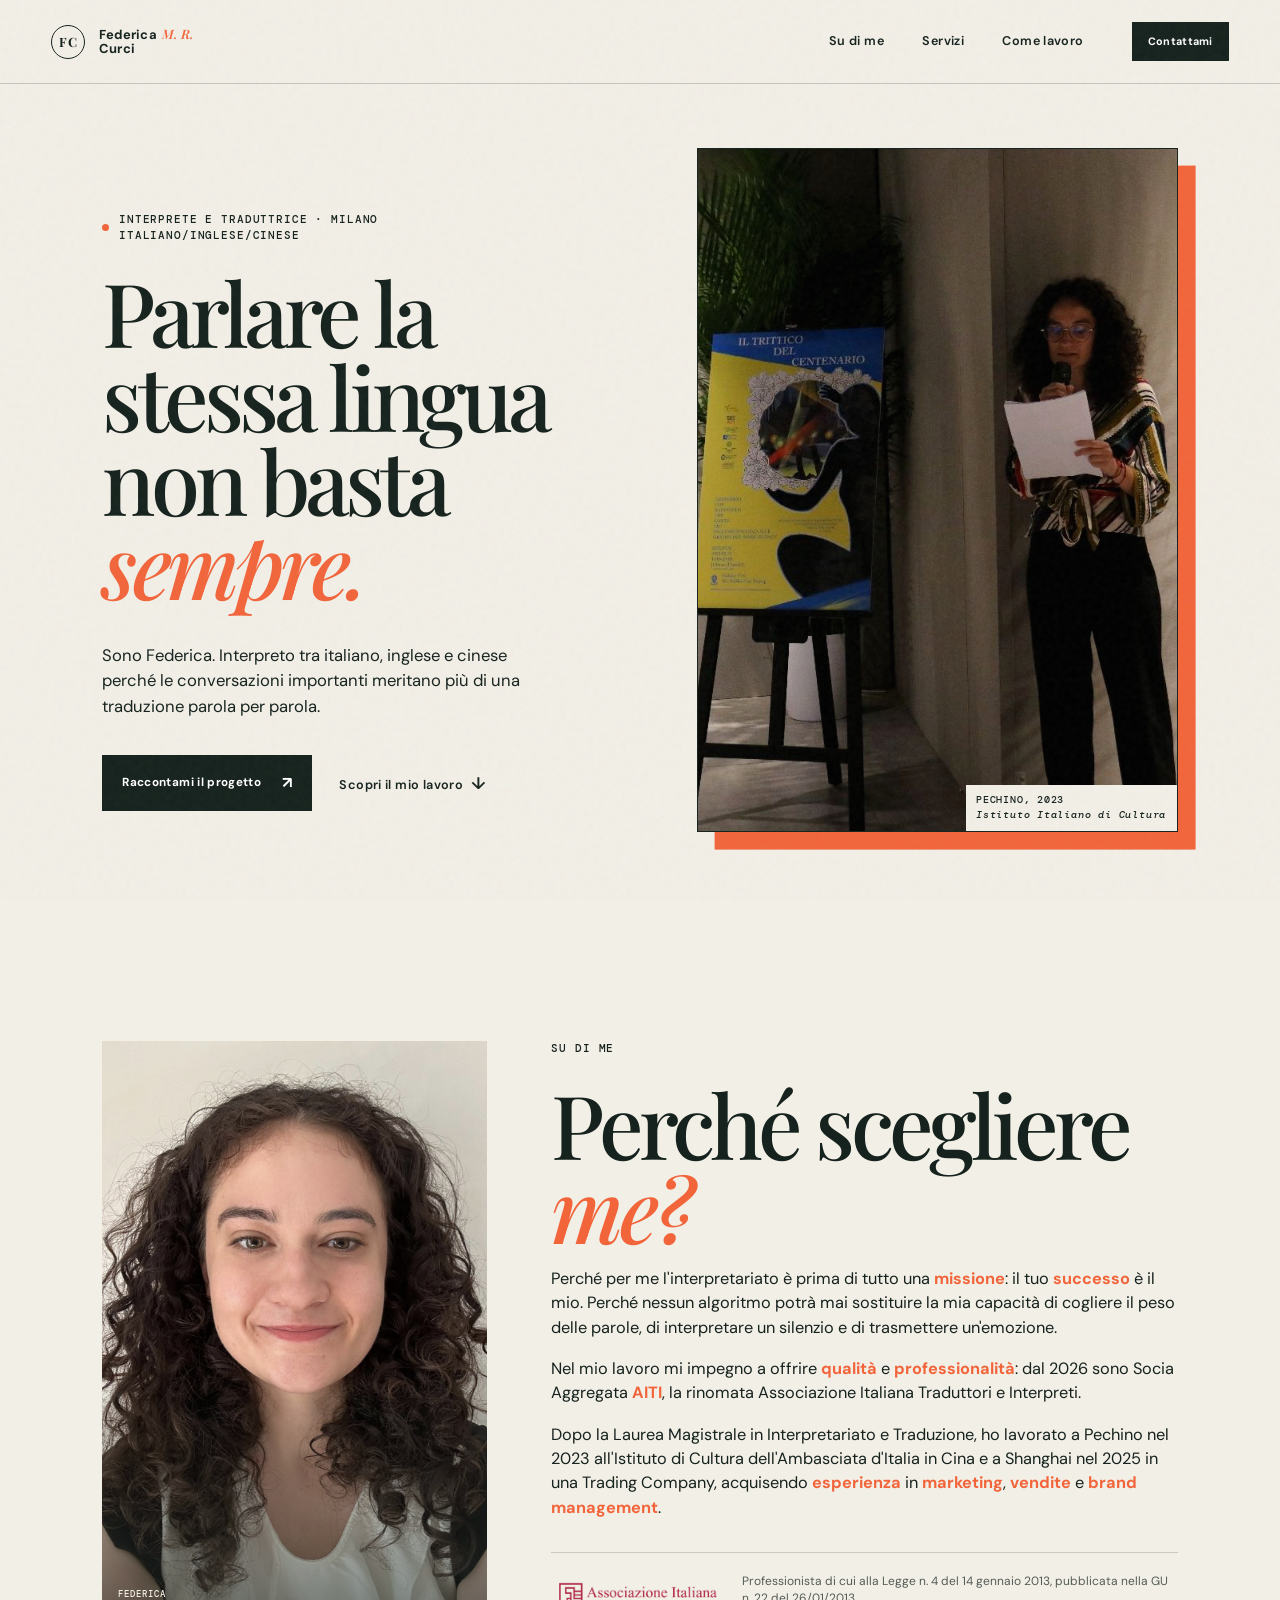
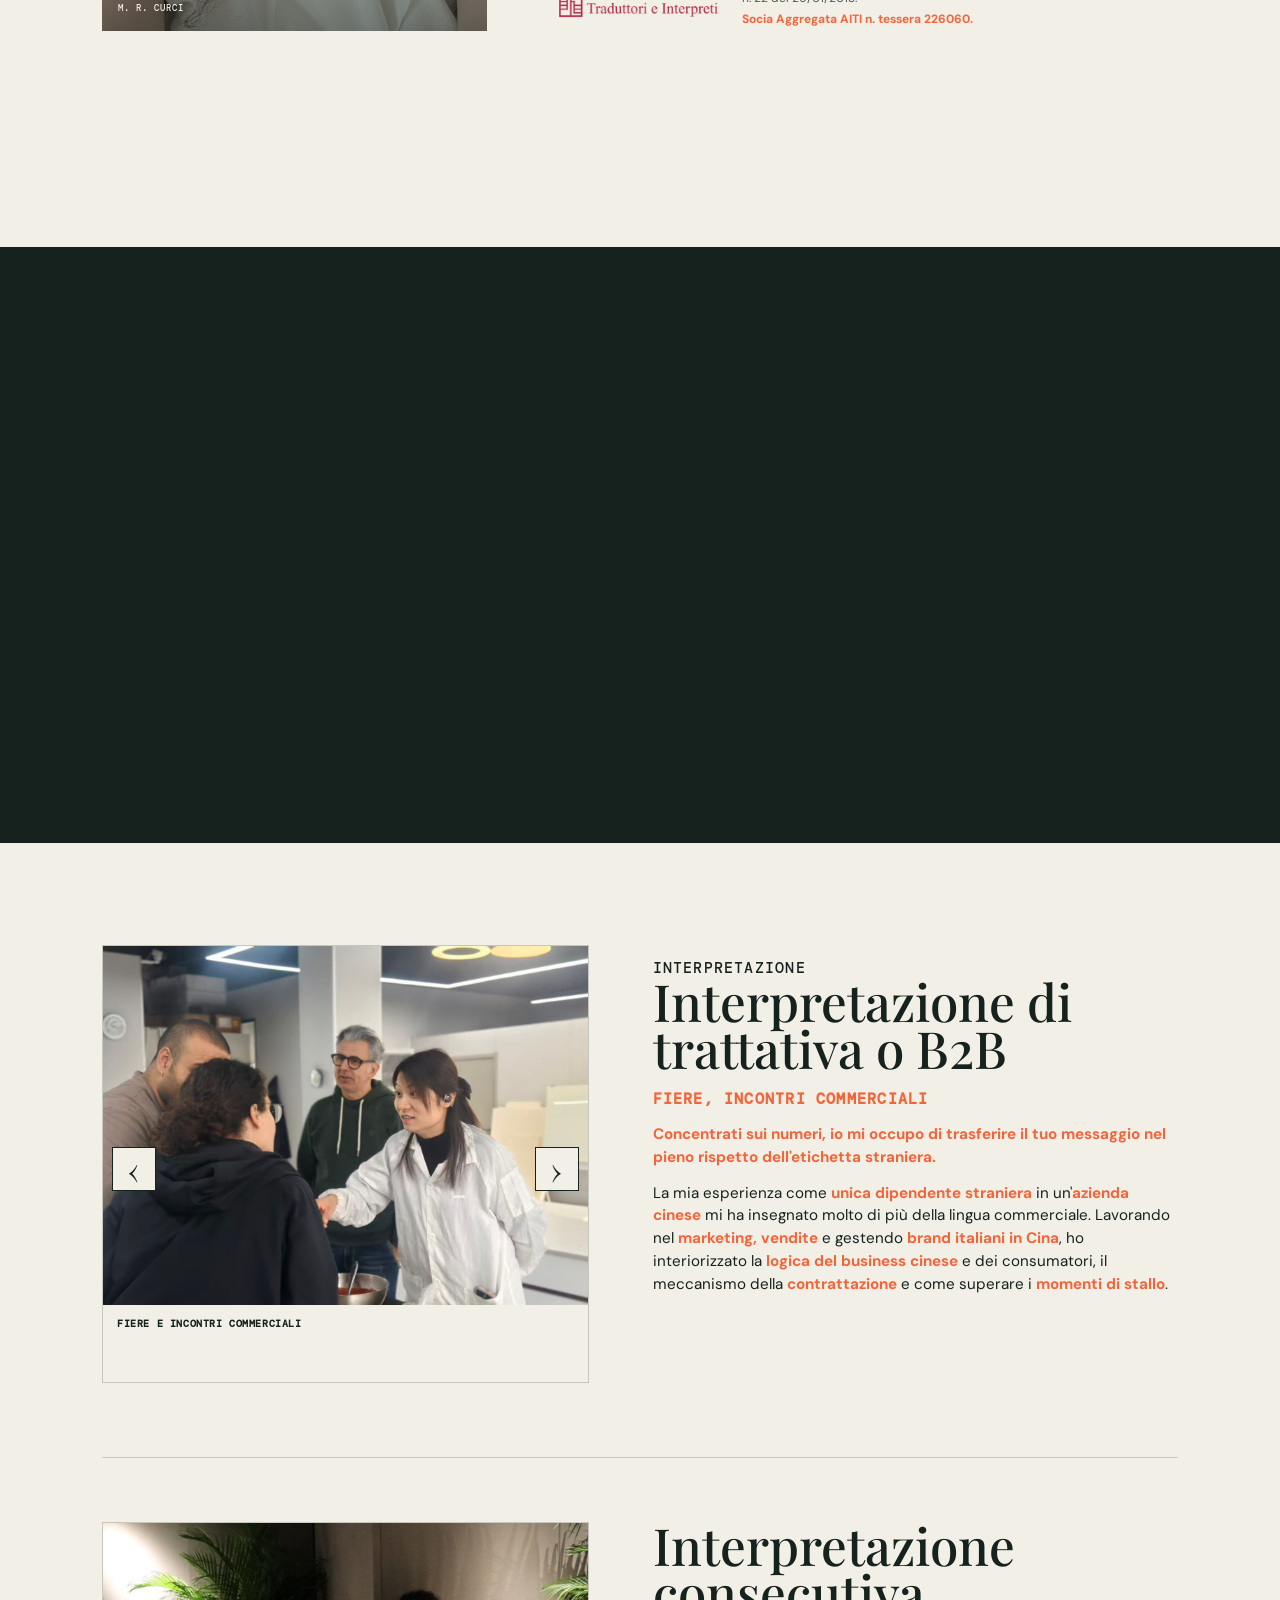
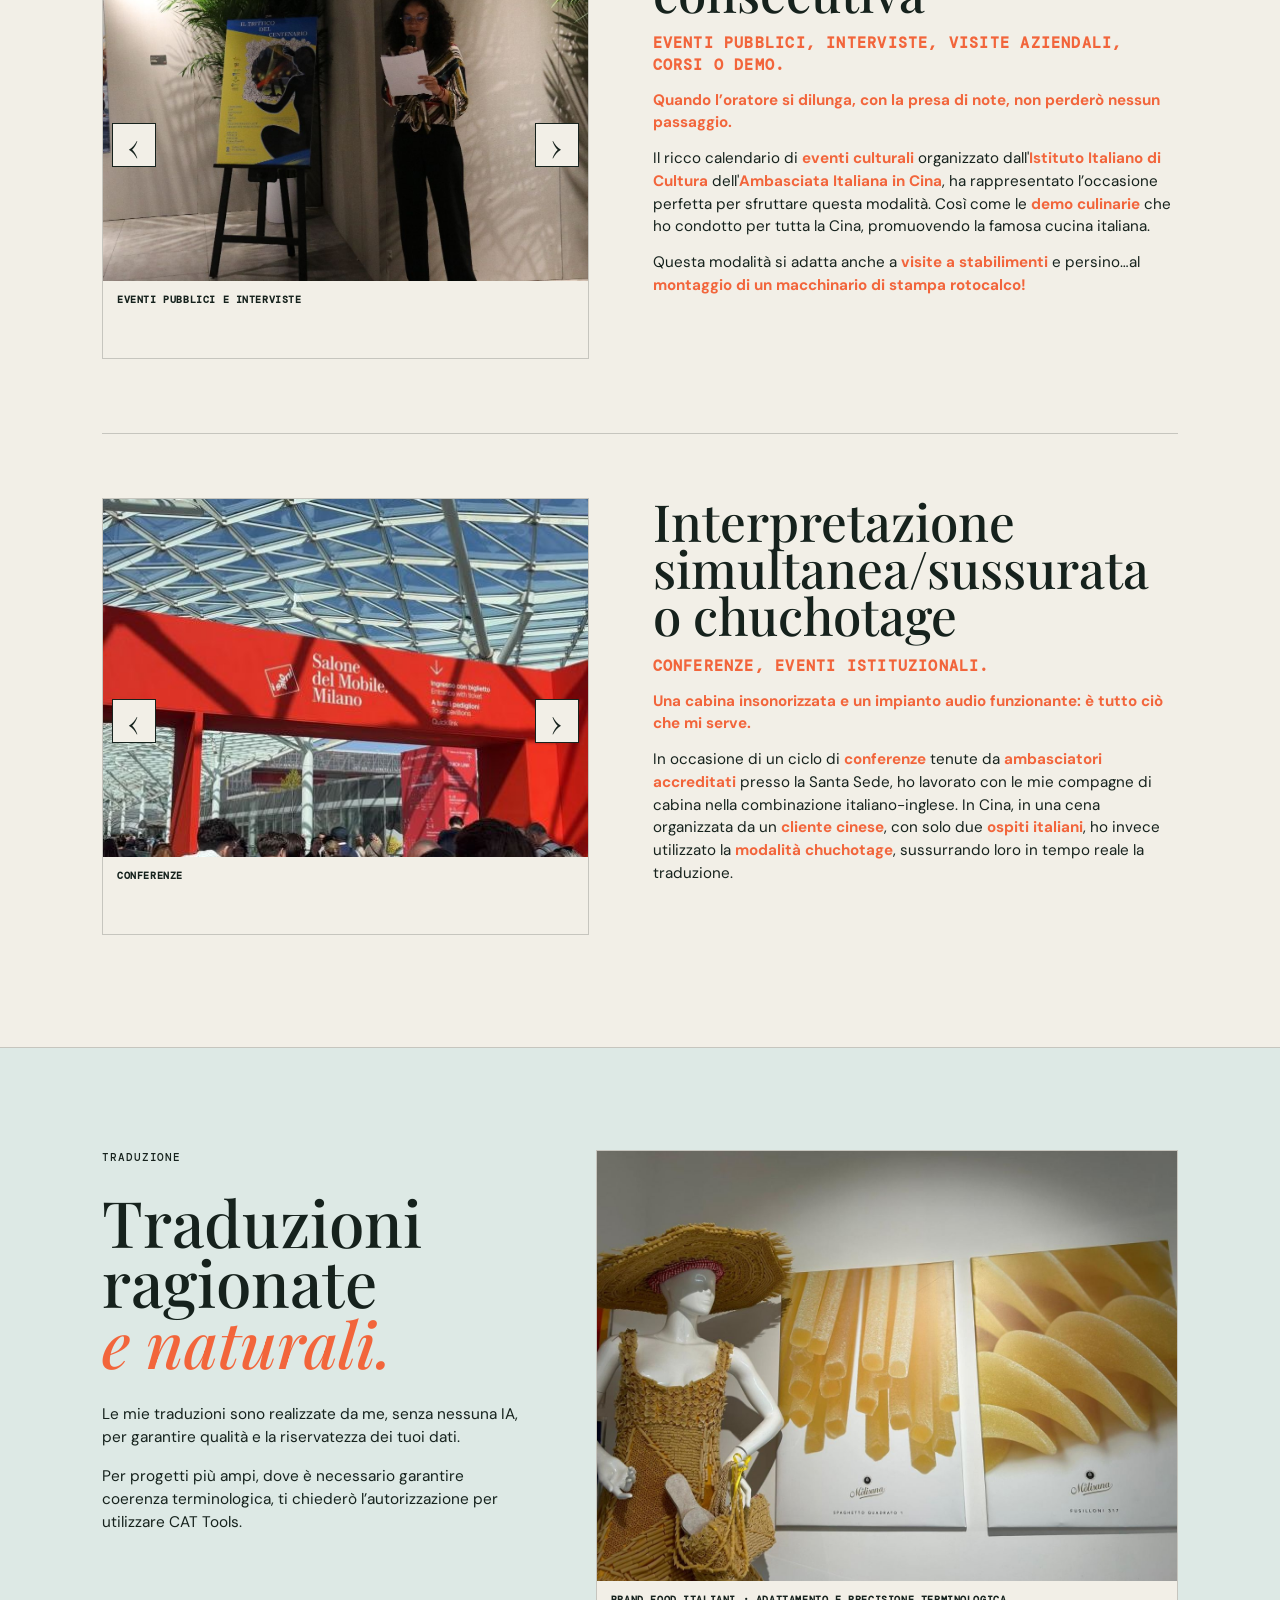
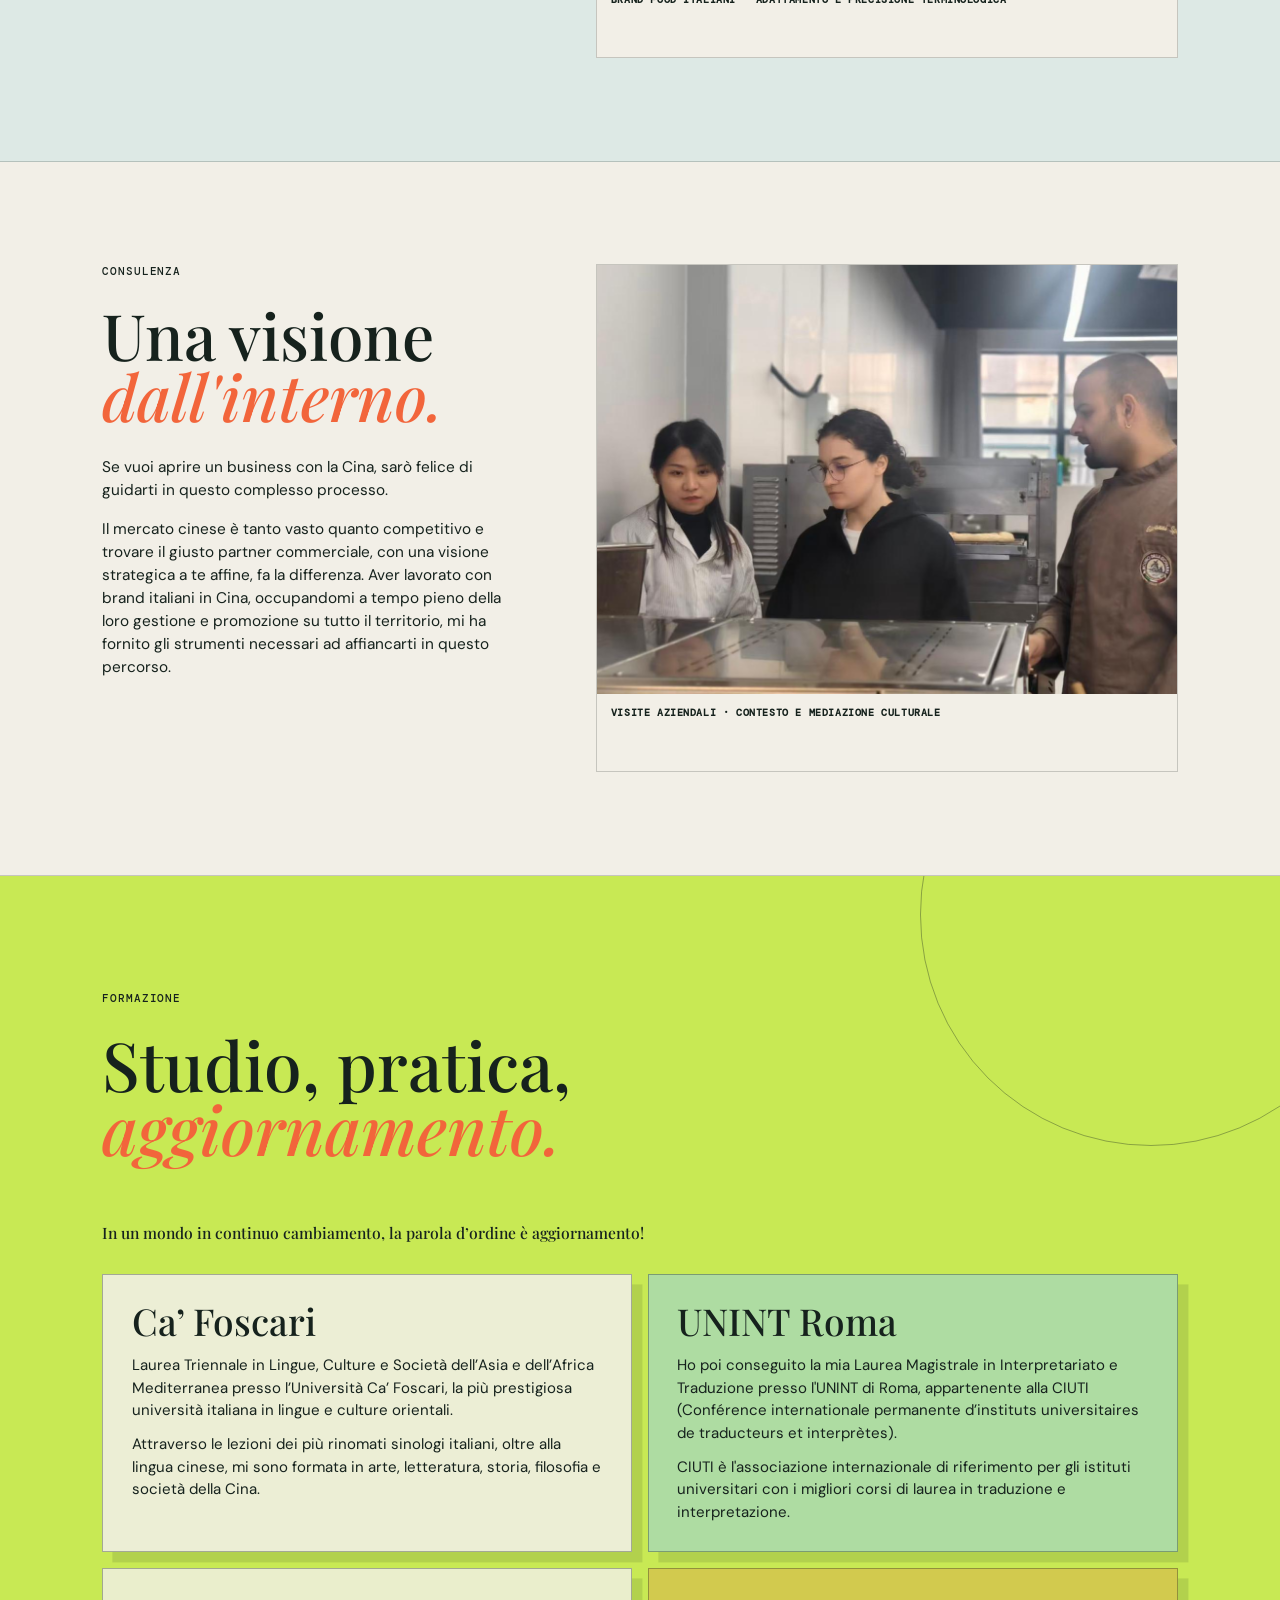
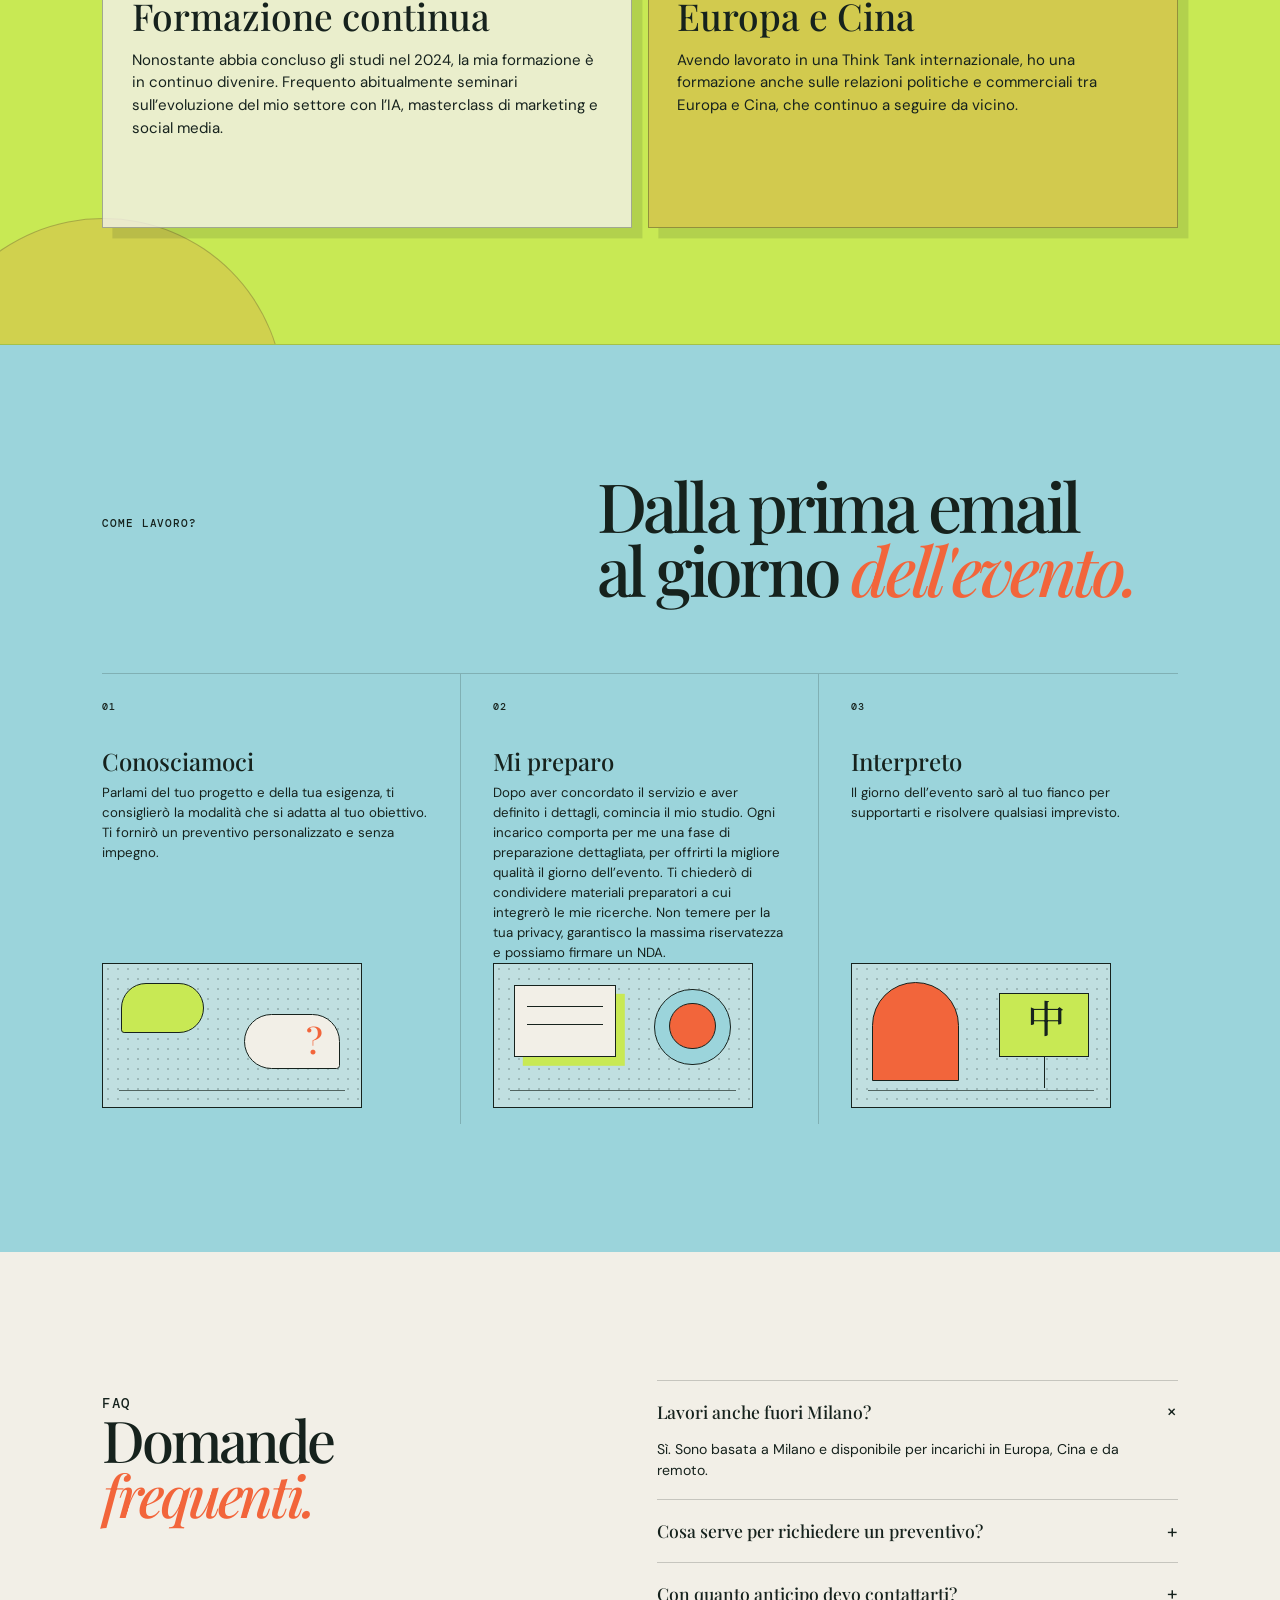
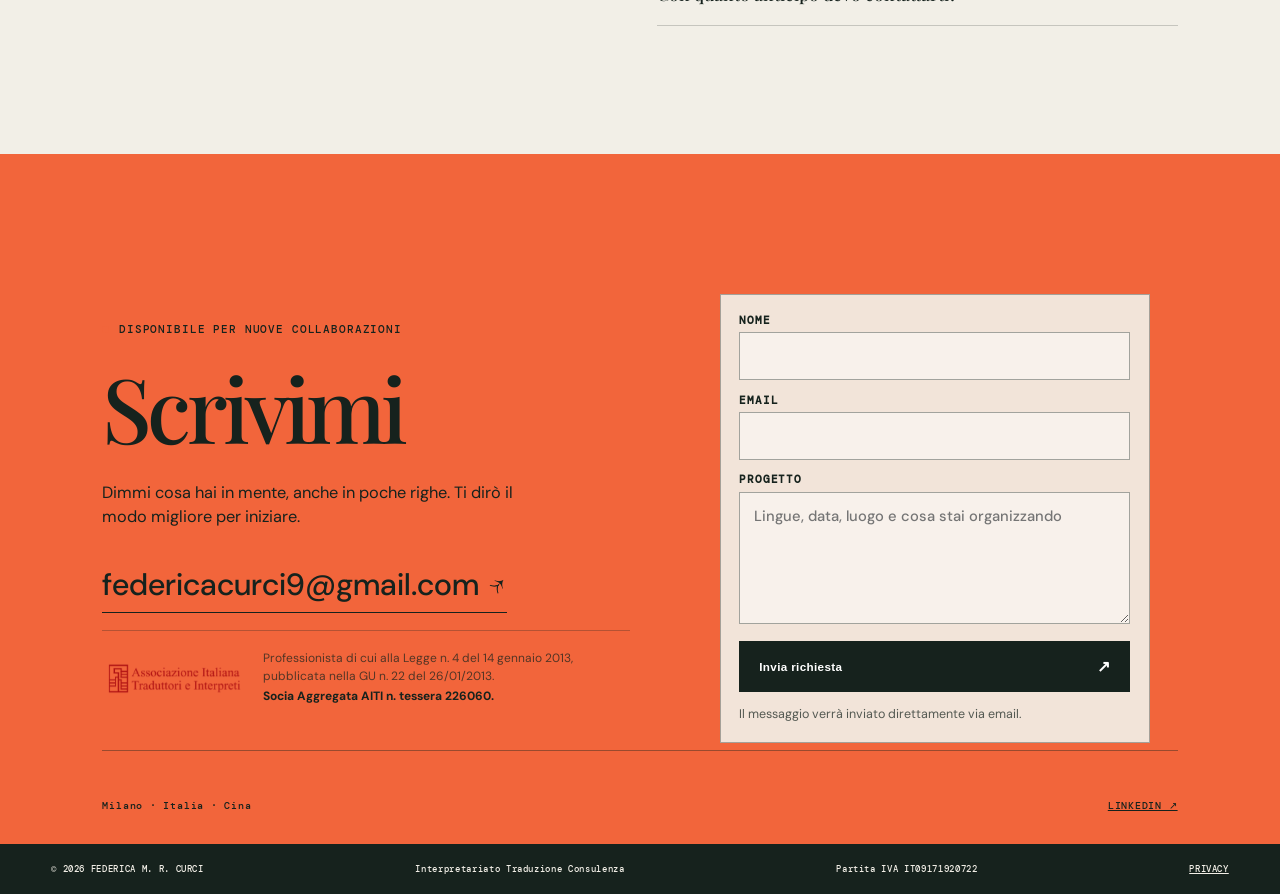
==== index.html @ 235202b0 "feat: Refine Italian portfolio content, services layout, AITI credentials, and legal footer" ====
<!doctype html>
<html lang="it">
  <head>
    <meta charset="UTF-8" />
    <meta name="viewport" content="width=device-width, initial-scale=1.0" />
    <meta name="theme-color" content="#18231f" />
    <meta name="description" content="Federica M. R. Curci, interprete di conferenza e traduttrice italiano, inglese e cinese. Da Milano, per progetti tra Italia, Cina ed Europa." />
    <meta name="robots" content="index,follow,max-image-preview:large" />
    <link rel="icon" href="favicon.svg" type="image/svg+xml" />
    <link rel="canonical" href="https://federica-curci.github.io/" />
    <link rel="alternate" hreflang="it" href="https://federica-curci.github.io/" />
    <link rel="alternate" hreflang="x-default" href="https://federica-curci.github.io/" />
    <meta property="og:type" content="website" />
    <meta property="og:site_name" content="Federica Curci" />
    <meta property="og:title" content="Federica M. R. Curci | Interprete e traduttrice" />
    <meta property="og:description" content="Interpretariato, traduzione e consulenza linguistica in italiano, inglese e cinese." />
    <meta property="og:url" content="https://federica-curci.github.io/" />
    <meta property="og:locale" content="it_IT" />
    <meta name="twitter:card" content="summary_large_image" />
    <meta name="twitter:title" content="Federica M. R. Curci | Interprete e traduttrice" />
    <meta name="twitter:description" content="Interpretariato, traduzione e consulenza linguistica in italiano, inglese e cinese." />
    <title>Federica M. R. Curci | Interprete e traduttrice</title>
    <link rel="preconnect" href="https://fonts.googleapis.com" />
    <link rel="preconnect" href="https://fonts.gstatic.com" crossorigin />
    <link href="https://fonts.googleapis.com/css2?family=DM+Mono:wght@400;500&family=DM+Sans:opsz,wght@9..40,400;9..40,500;9..40,600;9..40,700&family=Playfair+Display:ital,wght@0,500;0,600;0,700;1,500;1,600&family=Noto+Serif+SC:wght@500;600&display=swap" rel="stylesheet" />
    <link rel="stylesheet" href="styles.css" />
    <link rel="stylesheet" href="photo-overrides.css" />
    <script type="application/ld+json">
      {
        "@context": "https://schema.org",
        "@graph": [
          {
            "@type": "Person",
            "@id": "https://federica-curci.github.io/#federica",
            "name": "Federica M. R. Curci",
            "jobTitle": "Conference Interpreter, Translator & Cultural Communicator",
            "url": "https://federica-curci.github.io/",
            "description": "Interprete e traduttrice per italiano, inglese e cinese, basata a Milano e disponibile in Europa e Cina.",
            "address": { "@type": "PostalAddress", "addressLocality": "Milan", "addressCountry": "IT" },
            "knowsLanguage": ["Italiano", "Inglese", "Cinese"],
            "alumniOf": { "@type": "CollegeOrUniversity", "name": "Università degli Studi Internazionali di Roma, UNINT" },
            "email": "mailto:federicacurci9@gmail.com",
            "sameAs": ["https://www.linkedin.com/in/federica-curci"]
          },
          {
            "@type": "ProfessionalService",
            "@id": "https://federica-curci.github.io/#service",
            "name": "Federica Curci, Interpretariato e Traduzione",
            "url": "https://federica-curci.github.io/",
            "areaServed": ["Italy", "Europe", "China"],
            "availableLanguage": ["Italiano", "Inglese", "Cinese"],
            "provider": { "@id": "https://federica-curci.github.io/#federica" }
          },
          {
            "@type": "FAQPage",
            "mainEntity": [
              { "@type": "Question", "name": "Lavori anche fuori Milano?", "acceptedAnswer": { "@type": "Answer", "text": "Sì. Federica è basata a Milano e disponibile per incarichi in Europa, Cina e da remoto." } },
              { "@type": "Question", "name": "Cosa serve per richiedere un preventivo?", "acceptedAnswer": { "@type": "Answer", "text": "Indica date, sede o piattaforma, lingue e formato dell'evento. Riceverai una proposta mirata entro 24 ore." } },
              { "@type": "Question", "name": "Con quanto anticipo devo contattarti?", "acceptedAnswer": { "@type": "Answer", "text": "Non appena hai la conferma dell'evento. Federica accetta anche richieste a stretto giro quando disponibile." } }
            ]
          }
        ]
      }
    </script>
  </head>
  <body>
    <a class="skip-link" href="#main">Vai al contenuto</a>
    <div class="page-noise" aria-hidden="true"></div>
    <header class="site-header">
      <a class="brand" href="#top" aria-label="Federica Curci, home">
        <span class="brand-mark">FC</span>
        <span class="brand-name">Federica <i>M. R.</i><br />Curci</span>
      </a>
      <nav class="desktop-nav" aria-label="Navigazione principale">
        <a href="#work">Su di me</a>
        <a href="#services">Servizi</a>
        <a href="#process">Come lavoro</a>
      </nav>
      <div class="header-actions">
        <a class="button button-small desktop-cta" href="#contact">Contattami</a>
        <button class="menu-button" type="button" aria-label="Apri menu" aria-expanded="false"><span></span><span></span></button>
      </div>
    </header>

    <main id="main">
      <section id="top" class="hero section-wrap">
        <div class="hero-copy reveal">
          <p class="eyebrow hero-role"><span class="dot"></span><span>INTERPRETE E TRADUTTRICE · MILANO<br />ITALIANO/INGLESE/CINESE</span></p>
          <h1 data-i18n-html="hero_title">Parlare la stessa lingua<br />non basta <em>sempre.</em></h1>
          <p class="hero-intro" data-i18n="hero_intro">Sono Federica. Interpreto tra italiano, inglese e cinese perché le conversazioni importanti meritano più di una traduzione parola per parola.</p>
          <div class="hero-actions">
            <a class="button" href="#contact" data-i18n-html="hero_cta">Raccontami il progetto <span>↗</span></a>
            <a class="text-link" href="#work" data-i18n-html="hero_link">Scopri il mio lavoro <span>↓</span></a>
          </div>
        </div>
        <div class="hero-art reveal" aria-label="Federica davanti all'Istituto Italiano di Cultura a Pechino">
          <img class="hero-photo" src="content/d6174fe4-df04-4a84-b939-317960780d17.jpg" alt="Federica Curci davanti all'Istituto Italiano di Cultura a Pechino" />
          <div class="art-caption">PECHINO, 2023<br /><i>Istituto Italiano di Cultura</i></div>
        </div>
      </section>

      <section id="work" class="work section-wrap">
        <div class="section-heading reveal">
          <figure class="work-heading-photo">
            <img src="content/照片.jpg" alt="Ritratto professionale di Federica Curci" loading="lazy" />
            <figcaption>FEDERICA<br />M. R. CURCI</figcaption>
          </figure>
          <div class="section-heading-copy">
            <p class="eyebrow" data-i18n="work_eyebrow">Su di me</p>
            <h2 data-i18n-html="work_title">Perché scegliere <em>me?</em></h2>
            <div class="about-copy" data-i18n-html="work_intro"><p>Perché per me l'interpretariato è prima di tutto una <strong>missione</strong>: il tuo <strong>successo</strong> è il mio. Perché nessun algoritmo potrà mai sostituire la mia capacità di cogliere il peso delle parole, di interpretare un silenzio e di trasmettere un'emozione.</p><p>Nel mio lavoro mi impegno a offrire <strong>qualità</strong> e <strong>professionalità</strong>: dal 2026 sono Socia Aggregata <strong>AITI</strong>, la rinomata Associazione Italiana Traduttori e Interpreti.</p><p>Dopo la Laurea Magistrale in Interpretariato e Traduzione, ho lavorato a Pechino nel 2023 all'Istituto di Cultura dell'Ambasciata d'Italia in Cina e a Shanghai nel 2025 in una Trading Company, acquisendo <strong>esperienza</strong> in <strong>marketing</strong>, <strong>vendite</strong> e <strong>brand management</strong>.</p></div>
            <div class="aiti-credential reveal">
              <img src="content/aiti-pantone-intero-cropped.png" alt="Associazione Italiana Traduttori e Interpreti" loading="lazy" />
              <div>
                <p>Professionista di cui alla Legge n. 4 del 14 gennaio 2013, pubblicata nella GU n. 22 del 26/01/2013.</p>
                <p>Socia Aggregata AITI n. tessera 226060.</p>
              </div>
            </div>
          </div>
        </div>
      </section>

      <section id="services" class="services section-wrap">
        <div class="services-copy">
          <p class="eyebrow reveal">SERVIZI</p>
          <h2 class="reveal">Cosa posso fare <em>per te?</em></h2>
          <div class="service-buttons reveal">
            <a href="#interpretazione"><span>01</span><strong>Interpretazione</strong></a>
            <a href="#traduzione"><span>02</span><strong>Traduzione</strong></a>
            <a href="#consulenza"><span>03</span><strong>Consulenza</strong></a>
          </div>
        </div>
      </section>

      <section id="interpretazione" class="interpretation section-wrap">
        <article class="interpretation-block reveal">
          <div class="gallery-rail" aria-label="Galleria interpretazione di trattativa o B2B">
            <button class="gallery-nav gallery-prev" type="button" aria-label="Immagine precedente">‹</button>
            <div class="gallery-track">
              <figure><img src="content/1767195069920.jpeg" alt="Incontro commerciale" /><figcaption>Fiere e incontri commerciali</figcaption></figure>
              <figure><img src="content/salone.jpeg" alt="Salone professionale" /><figcaption>Interpretazione B2B</figcaption></figure>
              <figure><img src="content/shandong 2.jpeg" alt="Stabilimento in Cina" /><figcaption>Business in Cina</figcaption></figure>
            </div>
            <button class="gallery-nav gallery-next" type="button" aria-label="Immagine successiva">›</button>
          </div>
          <div class="interpretation-copy">
            <p class="eyebrow">Interpretazione</p>
            <h3>Interpretazione di trattativa o B2B</h3>
            <p class="mode-line">Fiere, incontri commerciali</p>
            <p><strong>Concentrati sui numeri, io mi occupo di trasferire il tuo messaggio nel pieno rispetto dell'etichetta straniera.</strong></p>
            <p>La mia esperienza come <strong>unica dipendente straniera</strong> in un'<strong>azienda cinese</strong> mi ha insegnato molto di più della lingua commerciale. Lavorando nel <strong>marketing, vendite</strong> e gestendo <strong>brand italiani in Cina</strong>, ho interiorizzato la <strong>logica del business cinese</strong> e dei consumatori, il meccanismo della <strong>contrattazione</strong> e come superare i <strong>momenti di stallo</strong>.</p>
          </div>
        </article>
        <article class="interpretation-block reveal">
          <div class="gallery-rail" aria-label="Galleria interpretazione consecutiva">
            <button class="gallery-nav gallery-prev" type="button" aria-label="Immagine precedente">‹</button>
            <div class="gallery-track">
              <figure><img src="content/1693999477355 (1).jpeg" alt="Evento culturale a Pechino" /><figcaption>Eventi pubblici e interviste</figcaption></figure>
              <figure><img src="content/1767195069676.jpeg" alt="Cooking demo a Shanghai" /><figcaption>Corsi e demo</figcaption></figure>
              <figure><img src="content/stabilimento.jpeg" alt="Visita aziendale" /><figcaption>Visite aziendali</figcaption></figure>
            </div>
            <button class="gallery-nav gallery-next" type="button" aria-label="Immagine successiva">›</button>
          </div>
          <div class="interpretation-copy">
            <h3>Interpretazione consecutiva</h3>
            <p class="mode-line">Eventi pubblici, interviste, visite aziendali, corsi o demo.</p>
            <p><strong>Quando l’oratore si dilunga, con la presa di note, non perderò nessun passaggio.</strong></p>
            <p>Il ricco calendario di <strong>eventi culturali</strong> organizzato dall'<strong>Istituto Italiano di Cultura</strong> dell'<strong>Ambasciata Italiana in Cina</strong>, ha rappresentato l’occasione perfetta per sfruttare questa modalità. Così come le <strong>demo culinarie</strong> che ho condotto per tutta la Cina, promuovendo la famosa cucina italiana.</p>
            <p>Questa modalità si adatta anche a <strong>visite a stabilimenti</strong> e persino…al <strong>montaggio di un macchinario di stampa rotocalco!</strong></p>
          </div>
        </article>
        <article class="interpretation-block reveal">
          <div class="gallery-rail" aria-label="Galleria interpretazione simultanea, sussurrata o chuchotage">
            <button class="gallery-nav gallery-prev" type="button" aria-label="Immagine precedente">‹</button>
            <div class="gallery-track">
              <figure><img src="content/1777366544970.jpeg" alt="Fiera professionale" /><figcaption>Conferenze</figcaption></figure>
              <figure><img src="content/shandong.jpeg" alt="Ambiente tecnico in Cina" /><figcaption>Eventi istituzionali</figcaption></figure>
              <figure><img src="content/1767195069920.jpeg" alt="Incontro commerciale" /><figcaption>Chuchotage</figcaption></figure>
            </div>
            <button class="gallery-nav gallery-next" type="button" aria-label="Immagine successiva">›</button>
          </div>
          <div class="interpretation-copy">
            <h3>Interpretazione simultanea/sussurata o chuchotage</h3>
            <p class="mode-line">Conferenze, eventi istituzionali.</p>
            <p><strong>Una cabina insonorizzata e un impianto audio funzionante: è tutto ciò che mi serve.</strong></p>
            <p>In occasione di un ciclo di <strong>conferenze</strong> tenute da <strong>ambasciatori accreditati</strong> presso la Santa Sede, ho lavorato con le mie compagne di cabina nella combinazione italiano-inglese. In Cina, in una cena organizzata da un <strong>cliente cinese</strong>, con solo due <strong>ospiti italiani</strong>, ho invece utilizzato la <strong>modalità chuchotage</strong>, sussurrando loro in tempo reale la traduzione.</p>
          </div>
        </article>
      </section>

      <section id="traduzione" class="service-gallery service-gallery-alt service-detail section-wrap">
        <div class="gallery-copy reveal">
          <p class="eyebrow">Traduzione</p>
          <h2>Traduzioni ragionate<br /><em>e naturali.</em></h2>
          <div class="service-text">
            <p>Le mie traduzioni sono realizzate da me, senza nessuna IA, per garantire qualità e la riservatezza dei tuoi dati.</p>
            <p>Per progetti più ampi, dove è necessario garantire coerenza terminologica, ti chiederò l’autorizzazione per utilizzare CAT Tools.</p>
          </div>
        </div>
        <figure class="service-single-image reveal">
          <img src="content/Molisana.jpeg" alt="Materiali editoriali e di brand" />
          <figcaption>Brand food italiani · adattamento e precisione terminologica</figcaption>
        </figure>
      </section>

      <section id="consulenza" class="service-gallery service-detail section-wrap">
        <div class="gallery-copy reveal">
          <p class="eyebrow">Consulenza</p>
          <h2>Una visione<br /><em>dall'interno.</em></h2>
          <div class="service-text">
            <p>Se vuoi aprire un business con la Cina, sarò felice di guidarti in questo complesso processo.</p>
            <p>Il mercato cinese è tanto vasto quanto competitivo e trovare il giusto partner commerciale, con una visione strategica a te affine, fa la differenza. Aver lavorato con brand italiani in Cina, occupandomi a tempo pieno della loro gestione e promozione su tutto il territorio, mi ha fornito gli strumenti necessari ad affiancarti in questo percorso.</p>
          </div>
        </div>
        <figure class="service-single-image reveal">
          <img src="content/stabilimento.jpeg" alt="Visita aziendale" />
          <figcaption>Visite aziendali · contesto e mediazione culturale</figcaption>
        </figure>
      </section>

      <section id="formazione" class="formation section-wrap">
        <div class="formation-heading reveal">
          <p class="eyebrow">Formazione</p>
          <h2>Studio, pratica,<br /><em>aggiornamento.</em></h2>
        </div>
        <div class="formation-copy reveal">
          <p class="formation-lead">In un mondo in continuo cambiamento, la parola d’ordine è aggiornamento!</p>
          <div class="formation-flow">
            <article>
              <h3>Ca’ Foscari</h3>
              <p>Laurea Triennale in Lingue, Culture e Società dell’Asia e dell’Africa Mediterranea presso l’Università Ca’ Foscari, la più prestigiosa università italiana in lingue e culture orientali.</p>
              <p>Attraverso le lezioni dei più rinomati sinologi italiani, oltre alla lingua cinese, mi sono formata in arte, letteratura, storia, filosofia e società della Cina.</p>
            </article>
            <article>
              <h3>UNINT Roma</h3>
              <p>Ho poi conseguito la mia Laurea Magistrale in Interpretariato e Traduzione presso l'UNINT di Roma, appartenente alla CIUTI (Conférence internationale permanente d’instituts universitaires de traducteurs et interprètes).</p>
              <p>CIUTI è l'associazione internazionale di riferimento per gli istituti universitari con i migliori corsi di laurea in traduzione e interpretazione.</p>
            </article>
            <article>
              <h3>Formazione continua</h3>
              <p>Nonostante abbia concluso gli studi nel 2024, la mia formazione è in continuo divenire. Frequento abitualmente seminari sull’evoluzione del mio settore con l’IA, masterclass di marketing e social media.</p>
            </article>
            <article>
              <h3>Europa e Cina</h3>
              <p>Avendo lavorato in una Think Tank internazionale, ho una formazione anche sulle relazioni politiche e commerciali tra Europa e Cina, che continuo a seguire da vicino.</p>
            </article>
          </div>
        </div>
      </section>

      <section id="process" class="process">
        <div class="section-wrap"><div class="process-heading reveal"><p class="eyebrow">Come lavoro?</p><h2>Dalla prima email<br />al giorno <em>dell'evento.</em></h2></div><ol class="process-list reveal"><li><span>01</span><h3>Conosciamoci</h3><p>Parlami del tuo progetto e della tua esigenza, ti consiglierò la modalità che si adatta al tuo obiettivo. Ti fornirò un preventivo personalizzato e senza impegno.</p><div class="process-graphic process-graphic-talk" aria-hidden="true"><i></i><i></i><b>?</b></div></li><li><span>02</span><h3>Mi preparo</h3><p>Dopo aver concordato il servizio e aver definito i dettagli, comincia il mio studio. Ogni incarico comporta per me una fase di preparazione dettagliata, per offrirti la migliore qualità il giorno dell’evento. Ti chiederò di condividere materiali preparatori a cui integrerò le mie ricerche. Non temere per la tua privacy, garantisco la massima riservatezza e possiamo firmare un NDA.</p><div class="process-graphic process-graphic-prepare" aria-hidden="true"><i></i><i></i><b></b></div></li><li><span>03</span><h3>Interpreto</h3><p>Il giorno dell’evento sarò al tuo fianco per supportarti e risolvere qualsiasi imprevisto.</p><div class="process-graphic process-graphic-live" aria-hidden="true"><i></i><i></i><b>中</b></div></li></ol></div>
      </section>

      <section class="faq section-wrap"><div class="faq-intro reveal"><p class="eyebrow">FAQ</p><h2>Domande <em>frequenti.</em></h2></div><div class="faq-list reveal"><details open><summary>Lavori anche fuori Milano?<b>+</b></summary><p>Sì. Sono basata a Milano e disponibile per incarichi in Europa, Cina e da remoto.</p></details><details><summary>Cosa serve per richiedere un preventivo?<b>+</b></summary><p>Indicami date, sede o piattaforma, lingue, formato dell'evento. Ti risponderò con una proposta mirata entro 24 ore.</p></details><details><summary>Con quanto anticipo devo contattarti?<b>+</b></summary><p>Non appena hai la conferma dell’evento, scrivimi pure. Ma non preoccuparti, accetto richieste anche a stretto giro. Qualora non fossi disponibile per la tua data, ti consiglierò un* colleg* fidat*.</p></details></div></section>

      <section id="contact" class="contact section-wrap">
        <div class="contact-grid">
          <div class="contact-copy">
            <p class="eyebrow reveal"><span class="dot"></span><span data-i18n="contact_eyebrow">Disponibile per nuove collaborazioni</span></p>
            <h2 class="reveal" data-i18n-html="contact_title">Scrivimi</h2>
            <p class="contact-note reveal" data-i18n="contact_note">Dimmi cosa hai in mente, anche in poche righe. Ti dirò il modo migliore per iniziare.</p>
            <a class="contact-email reveal" href="mailto:federicacurci9@gmail.com">federicacurci9@gmail.com <span>↗</span></a>
            <div class="aiti-credential aiti-credential-contact reveal">
              <img src="content/aiti-pantone-intero-cropped.png" alt="Associazione Italiana Traduttori e Interpreti" loading="lazy" />
              <div>
                <p>Professionista di cui alla Legge n. 4 del 14 gennaio 2013, pubblicata nella GU n. 22 del 26/01/2013.</p>
                <p>Socia Aggregata AITI n. tessera 226060.</p>
              </div>
            </div>
          </div>
          <form class="contact-form reveal" id="contact-form">
            <label><span data-i18n="form_name">Nome</span><input type="text" name="name" autocomplete="name" required /></label>
            <label><span data-i18n="form_email">Email</span><input type="email" name="email" autocomplete="email" required /></label>
            <label><span data-i18n="form_project">Progetto</span><textarea name="message" rows="5" required placeholder="Lingue, data, luogo e cosa stai organizzando" data-i18n-placeholder="form_project_placeholder"></textarea></label>
            <input class="honeypot" type="text" name="_honey" tabindex="-1" autocomplete="off" />
            <button class="button" type="submit" data-i18n-html="form_submit">Invia richiesta <span>↗</span></button>
            <p class="form-note" data-i18n="form_note">Il messaggio verrà inviato direttamente via email.</p>
          </form>
        </div>
        <div class="contact-bottom reveal"><span>Milano · Italia · Cina</span><a href="https://www.linkedin.com/in/federica-curci" target="_blank" rel="noreferrer">LINKEDIN ↗</a></div>
      </section>
    </main>
    <footer><span>© <span id="year"></span> FEDERICA M. R. CURCI</span><span data-i18n="footer">Interpretariato Traduzione Consulenza</span><span>Partita IVA IT09171920722</span><a href="privacy.html">PRIVACY</a></footer>
    <script src="main.js"></script>
  </body>
</html>
---- styles.css ----
:root{--ink:#16221d;--paper:#f2efe7;--lime:#c8e954;--orange:#f2653b;--blue:#9bd4db;--line:rgba(22,34,29,.2);--serif:"Playfair Display",Georgia,serif;--sans:"DM Sans",Arial,sans-serif;--mono:"DM Mono",monospace}*{box-sizing:border-box}html{scroll-behavior:smooth}body{margin:0;background:var(--paper);color:var(--ink);font-family:var(--sans);font-size:16px;line-height:1.5}.page-noise{position:fixed;inset:0;pointer-events:none;z-index:20;opacity:.05;background-image:url("data:image/svg+xml,%3Csvg viewBox='0 0 180 180' xmlns='http://www.w3.org/2000/svg'%3E%3Cfilter id='n'%3E%3CfeTurbulence type='fractalNoise' baseFrequency='.9' numOctaves='4' stitchTiles='stitch'/%3E%3C/filter%3E%3Crect width='100%25' height='100%25' filter='url(%23n)' opacity='.8'/%3E%3C/svg%3E")}.skip-link{position:fixed;left:1rem;top:-5rem;z-index:50;background:var(--ink);color:#fff;padding:.6rem 1rem}.skip-link:focus{top:1rem}.site-header{height:84px;display:flex;align-items:center;justify-content:space-between;padding:0 clamp(1.25rem,4vw,5rem);border-bottom:1px solid var(--line);position:relative;z-index:10;background:var(--paper)}.brand{display:flex;align-items:center;gap:.7rem;color:var(--ink);text-decoration:none;font-size:.81rem;font-weight:700;line-height:1.05;letter-spacing:.02em}.brand-mark{display:grid;place-items:center;width:34px;height:34px;border:1px solid var(--ink);border-radius:50%;font-family:var(--serif);font-size:.8rem}.desktop-nav{display:flex;gap:2.4rem;margin-left:auto;margin-right:3rem}.desktop-nav a,.text-link{color:var(--ink);text-decoration:none;font-size:.79rem;font-weight:600;letter-spacing:.03em}.desktop-nav a:hover,.text-link:hover{color:var(--orange)}.header-actions{display:flex;align-items:center;gap:1rem}.language-picker{display:flex;gap:.1rem}.lang{font:500 .68rem var(--mono);background:none;border:0;padding:.32rem .28rem;cursor:pointer;color:rgba(22,34,29,.5)}.lang.is-active{color:var(--ink);text-decoration:underline;text-underline-offset:4px}.button{display:inline-flex;align-items:center;gap:1.3rem;background:var(--ink);color:#fff!important;text-decoration:none;padding:1rem 1.25rem;font-size:.73rem;letter-spacing:.03em;font-weight:700;transition:transform .2s,background .2s}.button:hover{transform:translateY(-2px);background:var(--orange)}.button span{font-size:1rem}.button-small{padding:.7rem 1rem;font-size:.67rem}.menu-button{display:none;border:0;background:none;width:35px;height:32px;padding:5px;cursor:pointer}.menu-button span{display:block;height:1px;background:var(--ink);margin:6px 0}.section-wrap{padding-left:clamp(1.25rem,8vw,10rem);padding-right:clamp(1.25rem,8vw,10rem)}.hero{min-height:calc(100vh - 84px);padding-top:clamp(4.5rem,10vw,10rem);display:grid;grid-template-columns:1.05fr .95fr;grid-template-rows:auto 1fr auto;column-gap:5vw;position:relative;overflow:hidden}.hero-copy{position:relative;z-index:2}.eyebrow{font:500 .67rem var(--mono);letter-spacing:.08em;text-transform:uppercase;margin:0 0 1.7rem;display:flex;align-items:center;gap:.6rem}.dot{display:inline-block;width:7px;height:7px;background:var(--orange);border-radius:50%}.hero h1,.section-heading h2,.services h2,.about-statement,.process h2,.faq h2,.contact h2{font:500 clamp(3.5rem,6.9vw,7.8rem)/.95 var(--serif);letter-spacing:-.055em;margin:0}.hero h1 em,.section-heading h2 em,.services h2 em,.about-statement em,.process h2 em,.faq h2 em,.contact h2 em{font-weight:500;color:var(--orange)}.hero-intro{font-size:clamp(1rem,1.3vw,1.23rem);max-width:27rem;margin:2.3rem 0 2.2rem;line-height:1.55}.hero-actions{display:flex;align-items:center;gap:1.7rem}.hero-actions .text-link span,.about .text-link span{font-size:1.05rem;margin-left:.3rem}.hero-art{position:relative;min-height:490px;margin-top:-4rem;overflow:hidden;background:var(--lime);isolation:isolate}.hero-art:before{content:"";position:absolute;inset:0;background:repeating-linear-gradient(90deg,transparent 0,transparent calc(25% - 1px),rgba(22,34,29,.12) calc(25% - 1px),rgba(22,34,29,.12) 25%);z-index:-1}.sun{position:absolute;top:11%;left:20%;font-family:"Noto Serif SC",serif;font-size:clamp(8rem,15vw,16rem);width:46%;aspect-ratio:1;border-radius:50%;background:var(--orange);display:grid;place-items:center;line-height:1;color:var(--paper);z-index:2}.arch{position:absolute;border:1px solid var(--ink);border-bottom:0;border-radius:50% 50% 0 0}.arch-one{width:80%;height:76%;bottom:0;right:-19%}.arch-two{width:59%;height:56%;bottom:0;right:-6%}.arch-three{width:35%;height:33%;bottom:0;right:7%}.art-label{position:absolute;font:500 .61rem var(--mono);letter-spacing:.08em;text-transform:uppercase}.art-label-one{top:7%;right:8%;writing-mode:vertical-rl}.art-label-two{bottom:15%;left:8%;writing-mode:vertical-rl;transform:rotate(180deg)}.grid-word{position:absolute;right:15%;bottom:9%;font:500 3rem "Noto Serif SC",serif}.art-caption{position:absolute;bottom:5%;left:22%;font:500 .62rem/1.5 var(--mono);letter-spacing:.08em}.art-caption b{color:var(--orange);font-size:1rem}.hero-foot{grid-column:1/-1;display:flex;justify-content:space-between;align-items:end;font:500 .64rem var(--mono);letter-spacing:.08em;margin-top:3rem;padding-bottom:1.5rem}.scroll-cue{display:flex;align-items:center;gap:.5rem}.scroll-cue i{display:block;height:38px;width:1px;background:var(--ink)}.marquee{overflow:hidden;background:var(--ink);color:var(--paper);padding:.85rem 0;white-space:nowrap}.marquee-track{display:flex;width:max-content;align-items:center;gap:1.5rem;font:500 .7rem var(--mono);letter-spacing:.12em;animation:scroll 28s linear infinite}.marquee i{color:var(--lime);font-style:normal}@keyframes scroll{to{transform:translateX(-50%)}}.work{padding-top:clamp(5rem,11vw,12rem);padding-bottom:clamp(5rem,10vw,11rem)}.section-heading{display:grid;grid-template-columns:1fr 1.35fr;gap:4rem;align-items:start;margin-bottom:5.5rem}.section-heading .eyebrow{margin-top:.6rem}.section-heading h2{grid-column:2}.section-heading>p:last-child{grid-column:2;max-width:28rem;font-size:1.03rem;margin:1rem 0 0}.case-list{border-top:1px solid var(--line)}.case-card{display:grid;grid-template-columns:11% 42% 1fr;gap:3.5vw;padding:2.2rem 0;border-bottom:1px solid var(--line);align-items:center}.case-number{font:500 .62rem var(--mono);letter-spacing:.08em;align-self:start}.case-image{aspect-ratio:1.45;position:relative;overflow:hidden}.image-place{position:absolute;left:1.15rem;top:1rem;font:500 .58rem/1.35 var(--mono);letter-spacing:.1em;z-index:2}.image-beijing{background:#d6b4a1;background-image:linear-gradient(140deg,transparent 0 43%,rgba(22,34,29,.5) 43.3% 43.8%,transparent 44%),linear-gradient(25deg,transparent 0 61%,rgba(22,34,29,.5) 61.4% 62%,transparent 62%),radial-gradient(circle at 70% 75%,var(--orange) 0 18%,transparent 18.3%)}.paper-mark{font:600 clamp(4rem,8vw,9rem) "Noto Serif SC",serif;color:var(--ink);opacity:.9;position:absolute;bottom:-1rem;right:1.3rem}.image-shanghai{background:var(--blue);background-image:repeating-linear-gradient(90deg,transparent 0 16%,rgba(22,34,29,.55) 16.4% 17%,transparent 17.4% 24%),linear-gradient(0deg,rgba(22,34,29,.15) 1px,transparent 1px);background-size:auto,100% 29%}.stamp{position:absolute;right:15%;top:20%;border:2px solid var(--orange);color:var(--orange);font:600 3rem "Noto Serif SC",serif;padding:.2rem .5rem;transform:rotate(-12deg)}.image-europe{background:var(--lime);background-image:radial-gradient(var(--ink) .7px,transparent .7px);background-size:10px 10px}.line-map{position:absolute;inset:0}.line-map i{position:absolute;display:block;border:1px solid var(--ink);border-radius:50%}.line-map i:nth-child(1){width:70%;height:44%;top:25%;left:8%;transform:rotate(-18deg)}.line-map i:nth-child(2){width:55%;height:35%;top:32%;left:22%;transform:rotate(18deg)}.line-map i:nth-child(3){width:3.3rem;height:3.3rem;background:var(--orange);border:0;right:20%;top:23%}.case-type{font:500 .64rem var(--mono);letter-spacing:.09em;text-transform:uppercase;color:var(--orange);margin:0 0 .8rem}.case-details h3{font:500 clamp(1.8rem,3vw,3.25rem)/1 var(--serif);letter-spacing:-.04em;margin:0 0 1rem}.case-details>p:not(.case-type){max-width:29rem;font-size:.92rem;margin:0 0 1.3rem}.case-tag{font:500 .61rem var(--mono);letter-spacing:.08em;border:1px solid var(--line);padding:.35rem .55rem}.services{background:var(--ink);color:var(--paper);display:grid;grid-template-columns:.9fr 1.1fr;gap:10vw;padding-top:clamp(5rem,10vw,11rem);padding-bottom:clamp(5rem,10vw,11rem)}.services-visual{position:relative;align-self:stretch;min-height:440px;background:var(--orange);overflow:hidden;padding:2rem}.services-cn{font:500 clamp(3.9rem,7vw,7.5rem)/1.2 "Noto Serif SC",serif;position:absolute;left:14%;top:12%;color:var(--paper)}.services-visual p{position:absolute;right:1.1rem;bottom:1rem;writing-mode:vertical-rl;margin:0;font:500 .58rem var(--mono);letter-spacing:.1em}.services .eyebrow{color:var(--lime)}.services h2{font-size:clamp(3rem,5vw,5.6rem)}.service-rows{margin-top:3rem;border-top:1px solid rgba(242,239,231,.25)}.service-rows details{border-bottom:1px solid rgba(242,239,231,.25);padding:1.2rem 0}.service-rows summary,.faq summary{cursor:pointer;list-style:none;display:grid;grid-template-columns:2.4rem 1fr auto;align-items:center;gap:.6rem}.service-rows summary::-webkit-details-marker,.faq summary::-webkit-details-marker{display:none}.service-rows summary span{font:500 .6rem var(--mono);color:var(--lime)}.service-rows summary strong{font:500 1.2rem var(--serif)}.service-rows summary b,.faq summary b{font:400 1.2rem var(--sans);transition:transform .2s}.service-rows details[open] summary b,.faq details[open] summary b{transform:rotate(45deg)}.service-rows p{max-width:32rem;margin:.8rem 2.9rem 0;font-size:.89rem;color:rgba(242,239,231,.77)}.about{padding-top:clamp(5rem,10vw,11rem);padding-bottom:clamp(5rem,11vw,12rem)}.about-top{display:flex;justify-content:space-between;align-items:start}.about-location{font:500 .61rem/1.5 var(--mono);letter-spacing:.09em;text-align:right}.about-statement{max-width:71rem;font-size:clamp(2.7rem,5.5vw,6.3rem);margin:7rem 0}.about-statement p{margin:0}.about-grid{display:grid;grid-template-columns:1fr 1.3fr .9fr;gap:4.5vw;align-items:start}.quote-card{background:var(--blue);padding:1.6rem;min-height:218px}.quote-card>span{font:500 4rem/1 var(--serif);color:var(--orange)}.quote-card p{font:500 1.15rem/1.25 var(--serif);margin:1rem 0 0}.bio{font-size:.96rem}.bio p{margin:0 0 1.2rem}.credential-list{border-top:1px solid var(--line)}.credential-list div{padding:.8rem 0;border-bottom:1px solid var(--line);display:flex;flex-direction:column;gap:.3rem}.credential-list span{font:500 .58rem var(--mono);letter-spacing:.08em}.credential-list b{font:500 .73rem var(--sans);letter-spacing:.03em}.process{background:var(--blue);padding:clamp(5rem,10vw,11rem) 0}.process-heading{display:grid;grid-template-columns:1fr 1.35fr;gap:4rem}.process-heading h2{grid-column:2;font-size:clamp(3rem,5.3vw,6rem)}.process-list{list-style:none;padding:0;margin:4.5rem 0 0;display:grid;grid-template-columns:repeat(3,1fr);border-top:1px solid var(--line)}.process-list li{padding:1.6rem 2rem 1rem 0;border-right:1px solid var(--line);min-height:175px}.process-list li+li{padding-left:2rem}.process-list li:last-child{border-right:0}.process-list span{font:500 .61rem var(--mono);letter-spacing:.08em}.process-list h3{font:500 1.5rem var(--serif);margin:2rem 0 .4rem}.process-list p{font-size:.83rem;max-width:15rem;margin:0}.faq{padding-top:clamp(5rem,10vw,11rem);padding-bottom:clamp(5rem,10vw,11rem);display:grid;grid-template-columns:.9fr 1.1fr;gap:10vw}.faq h2{font-size:clamp(3rem,4.5vw,5.2rem)}.faq-list{border-top:1px solid var(--line)}.faq details{padding:1.15rem 0;border-bottom:1px solid var(--line)}.faq summary{font:500 1.1rem/1.2 var(--serif);grid-template-columns:1fr auto}.faq p{font-size:.88rem;margin:.9rem 2rem 0 0;max-width:29rem}.contact{background:var(--orange);padding-top:clamp(5rem,10vw,11rem);padding-bottom:2rem;min-height:690px;display:flex;flex-direction:column;position:relative}.contact h2{font-size:clamp(3.5rem,7vw,8rem);margin-top:.6rem}.contact h2 em{color:var(--paper)}.contact-note{max-width:26rem;font-size:1.02rem;margin:2rem 0}.contact-email{font:500 clamp(1.1rem,2.4vw,2.5rem) var(--sans);color:var(--ink);text-decoration:none;border-bottom:1px solid var(--ink);width:max-content;max-width:100%;padding-bottom:.45rem;overflow-wrap:anywhere}.contact-email span{font-family:var(--serif)}.contact-bottom{margin-top:auto;padding-top:3rem;border-top:1px solid rgba(22,34,29,.4);display:flex;justify-content:space-between;gap:1rem;font:500 .61rem var(--mono);letter-spacing:.08em}.contact-bottom a{color:var(--ink)}footer{padding:1.2rem clamp(1.25rem,4vw,5rem);background:var(--ink);color:var(--paper);display:flex;justify-content:space-between;gap:1rem;font:500 .58rem var(--mono);letter-spacing:.07em}footer a{color:var(--paper)}.reveal{opacity:0;transform:translateY(18px);transition:opacity .7s ease,transform .7s ease}.reveal.is-visible{opacity:1;transform:none}@media(max-width:760px){.site-header{height:68px}.desktop-nav,.desktop-cta{display:none}.menu-button{display:block}.header-actions{gap:.3rem}.hero{display:block;padding-top:4.4rem;min-height:auto}.hero h1{font-size:clamp(3.35rem,16vw,5.2rem)}.hero-art{margin:4rem 0 0;min-height:390px}.hero-foot{margin-top:2rem}.scroll-cue{display:none}.section-heading,.services,.about-grid,.process-heading,.faq{display:block}.section-heading h2{margin-top:1rem}.section-heading>p:last-child{margin-top:1.6rem}.case-card{grid-template-columns:1fr;gap:1rem;padding:1.4rem 0 2rem}.case-number{order:0}.case-image{order:1}.case-details{order:2}.services{padding-top:5rem;padding-bottom:5rem}.services-visual{min-height:315px;margin-bottom:4rem}.services h2{font-size:3.1rem}.about-statement{margin:5rem 0;font-size:2.8rem}.quote-card{margin-bottom:2rem}.bio{margin-bottom:2rem}.process-heading h2{margin-top:1rem}.process-list{grid-template-columns:1fr;margin-top:3rem}.process-list li,.process-list li+li{padding:1.3rem 0;border-right:0;border-bottom:1px solid var(--line);min-height:0}.process-list h3{margin:1rem 0 .3rem}.faq-intro{margin-bottom:3rem}.contact{min-height:560px}.contact-bottom{flex-wrap:wrap}.contact-email{font-size:1.05rem}footer{flex-wrap:wrap}.menu-open .desktop-nav{display:flex;position:absolute;left:0;right:0;top:68px;background:var(--paper);padding:1.5rem;flex-direction:column;gap:1rem;border-bottom:1px solid var(--line)}.menu-open .desktop-nav a{font-size:1rem}}@media(prefers-reduced-motion:reduce){html{scroll-behavior:auto}.reveal{opacity:1;transform:none;transition:none}.marquee-track{animation:none}}
---- photo-overrides.css ----
/* Documentary photos from Federica's existing China portfolio. */
.hero-art{border:1px solid var(--ink);box-shadow:1.1rem 1.1rem 0 var(--orange);transform:rotate(.7deg);background:var(--lime)}
.hero-art:before{display:none}
.hero-photo{position:absolute;inset:0;width:100%;height:100%;object-fit:cover;object-position:center 38%;filter:saturate(1.04) contrast(1.04)}
.hero-art:after{display:none}
.hero-art .art-caption{z-index:3;left:auto;right:0;bottom:0;margin:0;background:var(--paper);padding:.5rem .65rem;color:var(--ink)}
.hero{align-items:start}
.hero-copy{align-self:start}
.hero-art{align-self:start;width:100%;height:clamp(640px,76vh,820px);min-height:0;max-height:820px}
.brand{gap:.85rem}
.brand-name i{display:inline-block;margin:0 .12rem;color:var(--orange);font-family:var(--serif);font-style:italic;font-weight:600}
.hero-role{line-height:1.45}
.language-picker{display:none}
.case-image>img{display:block;width:100%;height:100%;object-fit:cover;filter:saturate(.86) contrast(1.04)}
.case-image:after{content:"";position:absolute;inset:0;background:linear-gradient(130deg,rgba(22,34,29,.32),transparent 45%);pointer-events:none}
.image-place,.paper-mark,.stamp,.line-map{z-index:2}
.paper-mark{color:var(--paper);text-shadow:0 1px 8px rgba(0,0,0,.35)}
.stamp{background:rgba(242,239,231,.72)}
.line-map{opacity:.8}
.image-europe .line-map i{border-color:var(--paper)}
.image-europe .line-map i:nth-child(3){background:var(--orange)}

/* The work introduction now uses an event photograph, instead of a decorative empty column. */
.work .section-heading{grid-template-columns:minmax(210px,.83fr) 1.35fr;gap:clamp(2rem,5vw,6rem);align-items:stretch}
.work-heading-photo{display:block;position:relative;overflow:hidden;min-height:440px;margin:0;background:var(--blue)}
.work-heading-photo img{display:block;width:100%;height:100%;object-fit:cover;filter:saturate(.82)}
.work-heading-photo:after{content:"";position:absolute;inset:0;background:linear-gradient(180deg,transparent 55%,rgba(22,34,29,.6))}
.work-heading-photo figcaption{position:absolute;z-index:1;bottom:1rem;left:1rem;color:var(--paper);font:500 .58rem/1.45 var(--mono);letter-spacing:.1em}
.section-heading-copy{grid-column:2;align-self:center}
.work .section-heading h2{grid-column:auto}
.work .section-heading-copy .eyebrow{margin-top:0}
.work .section-heading-copy>p:last-child{max-width:31rem;font-size:1.03rem;margin:1.2rem 0 0}
.about-copy{max-width:42rem;font-size:1.02rem}
.about-copy p{margin:1.05rem 0 0}
.about-copy strong{color:var(--orange);font-weight:700}
.aiti-credential{display:grid;grid-template-columns:minmax(105px,175px) 1fr;gap:1rem;align-items:center;max-width:44rem;margin-top:2rem;padding:1rem 0 0;border-top:1px solid rgba(22,34,29,.18);background:transparent}
.aiti-credential img{display:block;width:100%;height:auto;mix-blend-mode:multiply;opacity:.88}
.aiti-credential p{margin:.2rem 0;font-size:.75rem;line-height:1.45;color:rgba(22,34,29,.72)}
.aiti-credential p:last-child{font-weight:700;color:var(--orange)}
.aiti-credential-contact{max-width:36rem;margin-top:1.6rem;grid-template-columns:minmax(95px,145px) 1fr;border-top-color:rgba(22,34,29,.28)}
.aiti-credential-contact p:last-child{color:var(--ink)}
.case-card{grid-template-columns:42% 1fr}

.services{display:block}
.services-copy{max-width:1100px;margin:0 auto}
.service-buttons{display:grid;grid-template-columns:repeat(3,minmax(0,1fr));gap:1rem;margin-top:3rem}
.service-buttons a{min-height:190px;background:var(--lime);color:var(--ink);text-decoration:none;border:1px solid rgba(242,239,231,.25);padding:1.2rem;display:flex;flex-direction:column;justify-content:space-between;transition:transform .2s,background .2s}
.service-buttons a:nth-child(2){background:var(--paper)}
.service-buttons a:nth-child(3){background:var(--blue)}
.service-buttons a:hover{transform:translateY(-5px);background:var(--orange)}
.service-buttons span{font:500 .65rem var(--mono);letter-spacing:.08em}
.service-buttons strong{font:500 clamp(1.7rem,2.7vw,3.2rem)/.95 var(--serif);letter-spacing:0}
.service-gallery{padding-top:clamp(4rem,8vw,8rem);padding-bottom:clamp(4rem,8vw,8rem);display:grid;grid-template-columns:.85fr 1.15fr;gap:5vw;align-items:center;border-bottom:1px solid var(--line);overflow:hidden}
.service-detail{align-items:start}
.service-gallery-alt{background:rgba(155,212,219,.24)}
.gallery-copy h2{font:500 clamp(2.8rem,5vw,5.8rem)/.95 var(--serif);margin:0;letter-spacing:0}
.gallery-copy h2 em{color:var(--orange);font-style:italic}
.service-text{max-width:37rem;margin-top:1.8rem;font-size:.96rem}
.service-text p{margin:0 0 1rem}
.service-text strong{color:var(--orange);font-weight:700}
.service-single-image{margin:0;background:var(--paper);border:1px solid var(--line);align-self:start}
.service-single-image img{display:block;width:100%;aspect-ratio:1.35;object-fit:cover}
.service-single-image figcaption{min-height:4.8rem;padding:.75rem .85rem;font:600 .62rem/1.45 var(--mono);letter-spacing:.06em;text-transform:uppercase;color:var(--ink)}
.interpretation{padding-top:clamp(4rem,8vw,8rem);padding-bottom:clamp(4rem,8vw,8rem);border-bottom:1px solid var(--line)}
.interpretation-heading{display:grid;grid-template-columns:.85fr 1.15fr;gap:5vw;align-items:start;margin-bottom:clamp(3rem,6vw,5.5rem)}
.interpretation-heading h2{font:500 clamp(2.8rem,5vw,5.8rem)/.95 var(--serif);margin:0;letter-spacing:0}
.interpretation-heading h2 em{color:var(--orange)}
.interpretation-heading .service-text{margin-top:0}
.interpretation-block{display:grid;grid-template-columns:1fr 1.08fr;gap:5vw;align-items:start;padding:clamp(2.5rem,5vw,4.5rem) 0;border-top:1px solid var(--line)}
.interpretation-block:first-child{border-top:0;padding-top:0}
.interpretation-block:last-child{padding-bottom:0}
.interpretation-block .gallery-track figure{flex-basis:100%}
.interpretation-copy{max-width:42rem}
.interpretation-copy h3{font:500 clamp(2.1rem,4vw,4.2rem)/.92 var(--serif);letter-spacing:0;margin:0 0 1rem}
.interpretation-copy p{font-size:.95rem;margin:.8rem 0 0}
.interpretation-copy strong{color:var(--orange)}
.mode-line{font:600 .68rem/1.45 var(--mono);letter-spacing:.08em;text-transform:uppercase;color:var(--orange)}
.gallery-rail{position:relative;overflow:hidden}
.gallery-track{display:flex;gap:1rem;overflow-x:auto;scroll-snap-type:x mandatory;scroll-behavior:smooth;padding-bottom:.6rem}
.gallery-track figure{flex:0 0 min(62vw,460px);margin:0;scroll-snap-align:start;background:var(--paper);border:1px solid var(--line)}
.service-gallery-alt .gallery-track figure{background:var(--paper)}
.gallery-track img{display:block;width:100%;aspect-ratio:1.35;object-fit:cover}
.gallery-track figcaption{min-height:4.8rem;padding:.75rem .85rem;font:600 .62rem/1.45 var(--mono);letter-spacing:.06em;text-transform:uppercase;color:var(--ink)}
.gallery-nav{position:absolute;top:50%;z-index:3;width:2.75rem;height:2.75rem;border:1px solid var(--ink);background:var(--paper);color:var(--ink);font:500 2rem/1 var(--serif);display:grid;place-items:center;cursor:pointer;transform:translateY(-50%)}
.gallery-nav:hover{background:var(--orange)}
.gallery-prev{left:.6rem}
.gallery-next{right:.6rem}
.formation{padding-top:clamp(5rem,9vw,10rem);padding-bottom:clamp(5rem,9vw,10rem);border-bottom:1px solid var(--line);background:var(--lime);position:relative;overflow:hidden}
.formation:before{content:"";position:absolute;right:-8vw;top:-18%;width:36vw;aspect-ratio:1;border:1px solid rgba(22,34,29,.35);border-radius:50%}
.formation:after{content:"";position:absolute;left:-6vw;bottom:-22%;width:28vw;aspect-ratio:1;border:1px solid rgba(22,34,29,.22);border-radius:50%;background:rgba(242,101,59,.18)}
.formation-heading,.formation-copy{position:relative;z-index:1}
.formation-heading{max-width:980px}
.formation .eyebrow{color:var(--ink)}
.formation h2{font:500 clamp(3rem,5.3vw,6rem)/.95 var(--serif);letter-spacing:0;margin:0}
.formation h2 em{color:var(--orange)}
.formation-copy{margin-top:clamp(2.5rem,5vw,4.5rem)}
.formation-copy p{margin:0 0 1.1rem;font-size:.98rem}
.formation-lead{font:500 clamp(1.5rem,2.4vw,2.6rem)/1.08 var(--serif);color:var(--ink);max-width:54rem}
.formation-flow{position:relative;margin-top:2rem;display:grid;grid-template-columns:repeat(2,minmax(0,1fr));gap:1rem;align-items:stretch}
.formation-flow article{position:relative;padding:clamp(1.25rem,2.2vw,2rem);border:1px solid rgba(22,34,29,.34);background:rgba(242,239,231,.88);box-shadow:.65rem .65rem 0 rgba(22,34,29,.12);min-height:260px}
.formation-flow article:nth-child(2){background:rgba(155,212,219,.58)}
.formation-flow article:nth-child(3){background:rgba(242,239,231,.82)}
.formation-flow article:nth-child(4){background:rgba(242,101,59,.23)}
.formation-flow h3{font:500 clamp(1.8rem,2.9vw,3.1rem)/.95 var(--serif);margin:0 0 1rem}
.formation-flow p{font-size:.94rem;margin:.7rem 0 0;max-width:38rem}
.process-list p{max-width:22rem}
.process-list li{min-height:430px;display:flex;flex-direction:column}
.process-graphic{position:relative;margin-top:auto;width:min(100%,260px);height:145px;border:1px solid var(--ink);background:rgba(242,239,231,.42);overflow:hidden;isolation:isolate}
.process-graphic:before{content:"";position:absolute;inset:0;background:radial-gradient(var(--ink) .7px,transparent .8px);background-size:10px 10px;opacity:.22}
.process-graphic:after{content:"";position:absolute;left:1rem;right:1rem;bottom:1rem;height:1px;background:var(--ink);opacity:.65}
.process-graphic i,.process-graphic b{position:absolute;display:block;font-style:normal}
.process-graphic-talk i:first-child{left:1.1rem;top:1.2rem;width:5.2rem;height:3.1rem;background:var(--lime);border:1px solid var(--ink);border-radius:2rem 2rem 2rem .25rem}
.process-graphic-talk i:nth-child(2){right:1.35rem;top:3.15rem;width:6rem;height:3.45rem;background:var(--paper);border:1px solid var(--ink);border-radius:2rem 2rem .25rem 2rem}
.process-graphic-talk b{right:2.4rem;top:3.62rem;font:500 2.2rem/1 var(--serif);color:var(--orange)}
.process-graphic-prepare i:first-child{left:1.25rem;top:1.35rem;width:6.4rem;height:4.5rem;background:var(--paper);border:1px solid var(--ink);box-shadow:.55rem .55rem 0 var(--lime)}
.process-graphic-prepare i:first-child:before,.process-graphic-prepare i:first-child:after{content:"";position:absolute;left:.75rem;right:.75rem;height:1px;background:var(--ink)}
.process-graphic-prepare i:first-child:before{top:1.25rem}
.process-graphic-prepare i:first-child:after{top:2.35rem}
.process-graphic-prepare i:nth-child(2){right:1.3rem;top:1.55rem;width:4.8rem;height:4.8rem;border:1px solid var(--ink);border-radius:50%;background:var(--blue)}
.process-graphic-prepare b{right:2.25rem;top:2.45rem;width:2.9rem;height:2.9rem;border:1px solid var(--ink);border-radius:50%;background:var(--orange)}
.process-graphic-live i:first-child{left:1.25rem;top:1.15rem;width:5.4rem;height:6.2rem;background:var(--orange);border:1px solid var(--ink);border-radius:3rem 3rem 0 0}
.process-graphic-live i:nth-child(2){right:1.35rem;top:1.8rem;width:5.6rem;height:4rem;border:1px solid var(--ink);background:var(--lime)}
.process-graphic-live i:nth-child(2):before{content:"";position:absolute;left:50%;top:100%;width:1px;height:2rem;background:var(--ink)}
.process-graphic-live b{right:2.85rem;top:2.15rem;font:500 2.4rem/1 "Noto Serif SC",serif;color:var(--ink)}

/* Static-site contact form: no backend, just a prepared email. */
.contact-grid{display:grid;grid-template-columns:minmax(0,.95fr) minmax(320px,430px);gap:clamp(2rem,7vw,7rem);align-items:center;flex:1;width:100%}
.contact-copy{min-width:0;grid-column:1}
.contact-form{grid-column:2;justify-self:end;width:100%;background:rgba(242,239,231,.92);border:1px solid rgba(22,34,29,.35);padding:1.15rem;display:grid;gap:.85rem;margin-top:.4rem}
.contact-form label{display:grid;gap:.35rem;font:600 .66rem var(--mono);letter-spacing:.08em;text-transform:uppercase}
.contact-form input,.contact-form textarea{width:100%;border:1px solid rgba(22,34,29,.38);background:rgba(255,255,255,.45);color:var(--ink);font:500 .92rem var(--sans);padding:.8rem .85rem;border-radius:0;outline:none}
.contact-form input:focus,.contact-form textarea:focus{border-color:var(--ink);box-shadow:0 0 0 2px rgba(22,34,29,.12)}
.contact-form textarea{resize:vertical;min-height:132px}
.honeypot{display:none}
.contact-form .button{border:0;justify-content:space-between;cursor:pointer;margin-top:.2rem}
.contact-form .button:disabled{cursor:wait;opacity:.72}
.form-note{font-size:.78rem;margin:0;color:rgba(22,34,29,.72)}

@media(max-width:760px){
  .hero-art{height:520px;max-height:none;box-shadow:.7rem .7rem 0 var(--orange);transform:none}
  .work .section-heading{display:block}
  .work-heading-photo{min-height:245px;margin:0 0 2.2rem}
  .aiti-credential{grid-template-columns:1fr}
  .aiti-credential img{max-width:220px}
  .case-card{grid-template-columns:1fr}
  .service-buttons{grid-template-columns:1fr}
  .service-gallery{display:block}
  .gallery-rail{margin-top:2rem}
  .gallery-track figure{flex-basis:82vw}
  .interpretation-heading,.interpretation-block{display:block}
  .interpretation-heading .service-text{margin-top:1.5rem}
  .interpretation-block .gallery-track figure{flex-basis:82vw}
  .interpretation-copy{margin-top:2rem}
  .gallery-track figcaption{min-height:5.6rem}
  .formation-flow{grid-template-columns:1fr}
  .formation-flow article,.formation-flow article:nth-child(2),.formation-flow article:nth-child(3),.formation-flow article:nth-child(4){margin-top:0;min-height:0}
  .process-list li{min-height:0}
  .process-graphic{margin-top:1.4rem;width:100%;height:132px}
  .contact-grid{display:block}
  .contact-form{margin-top:2.2rem}
}
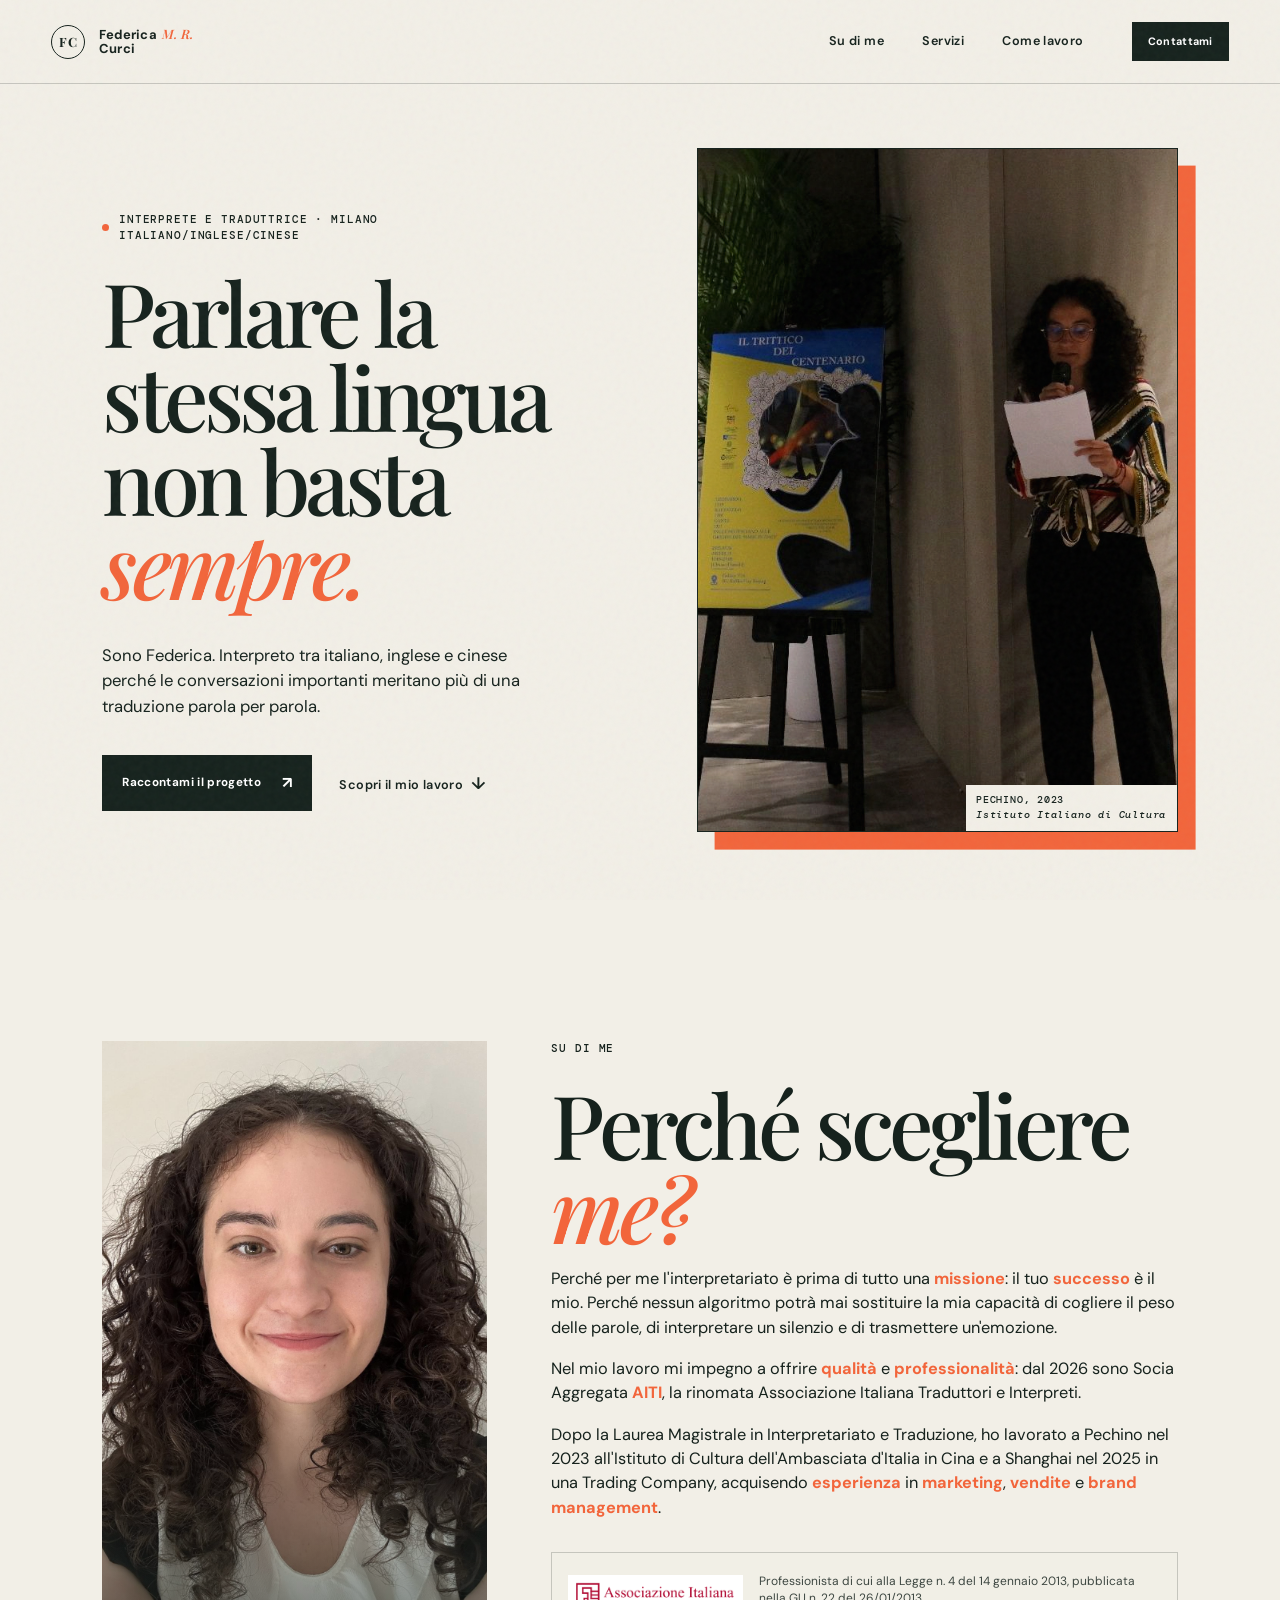
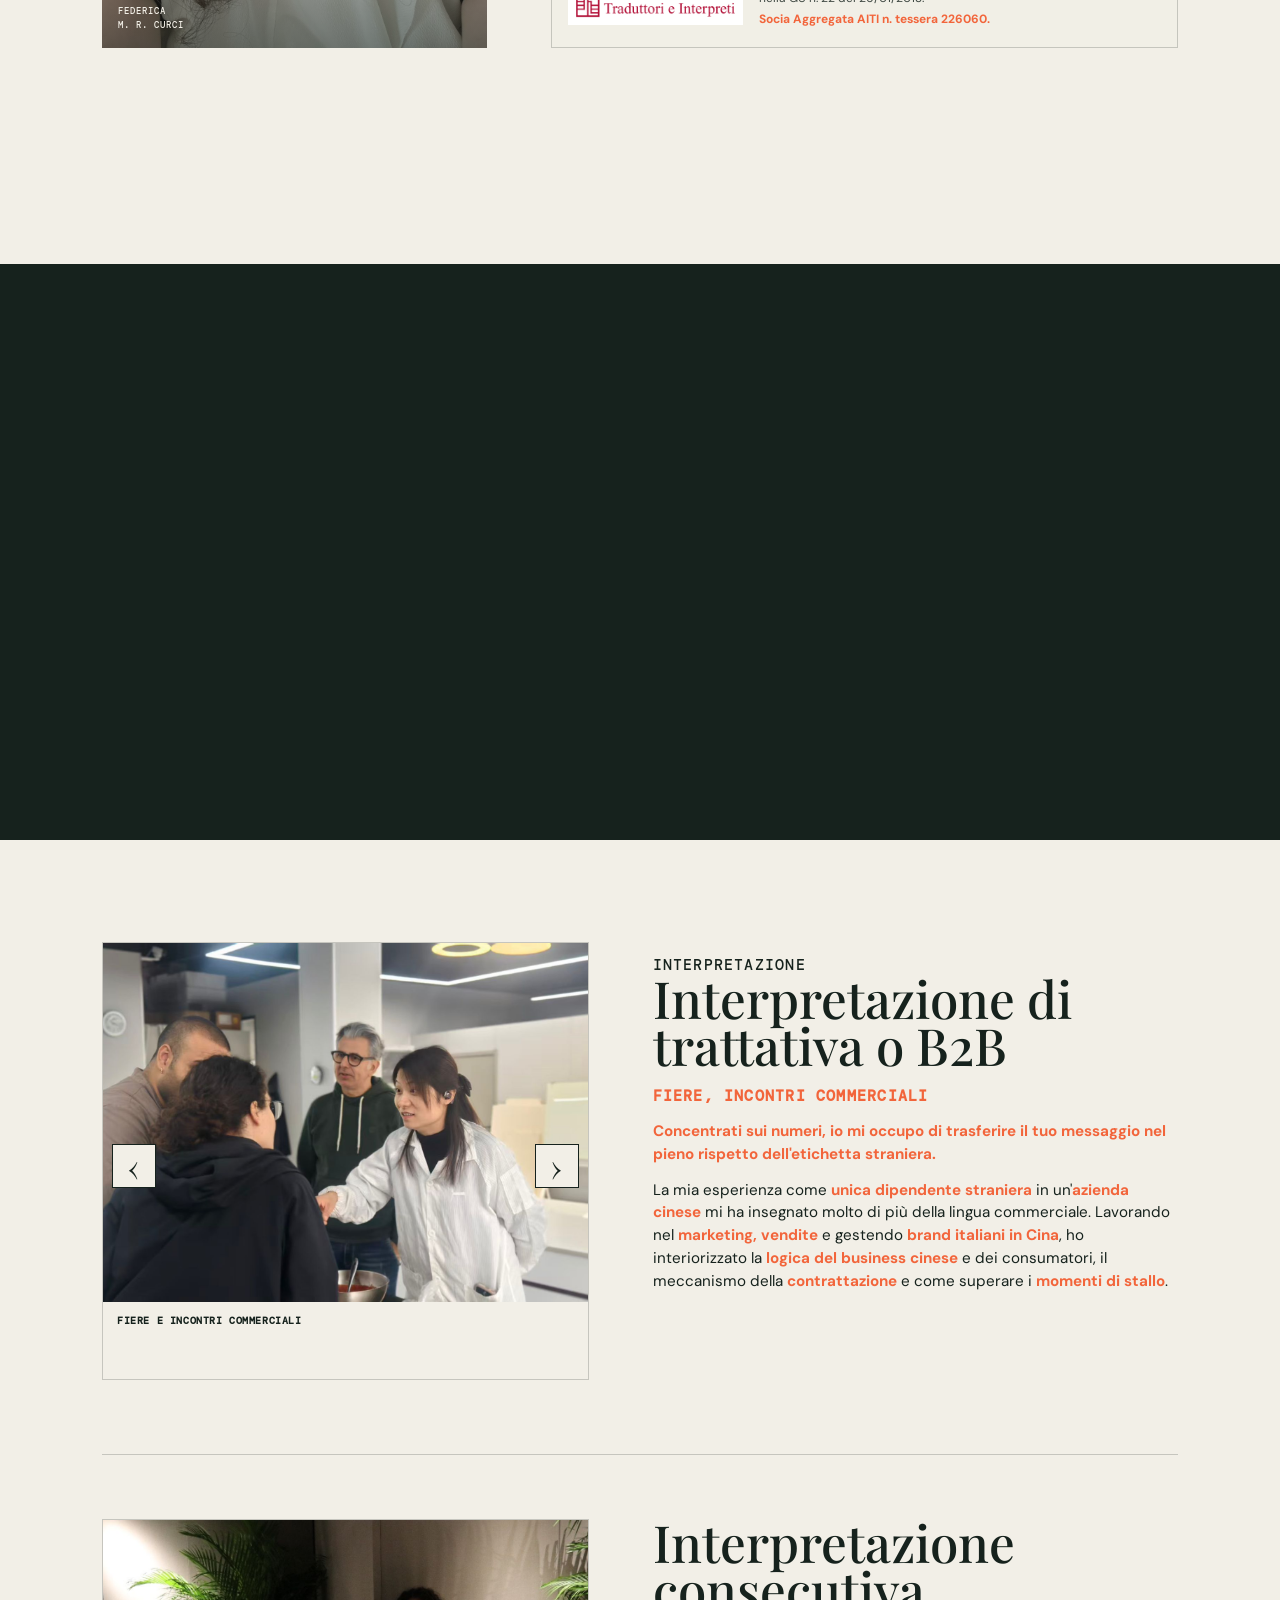
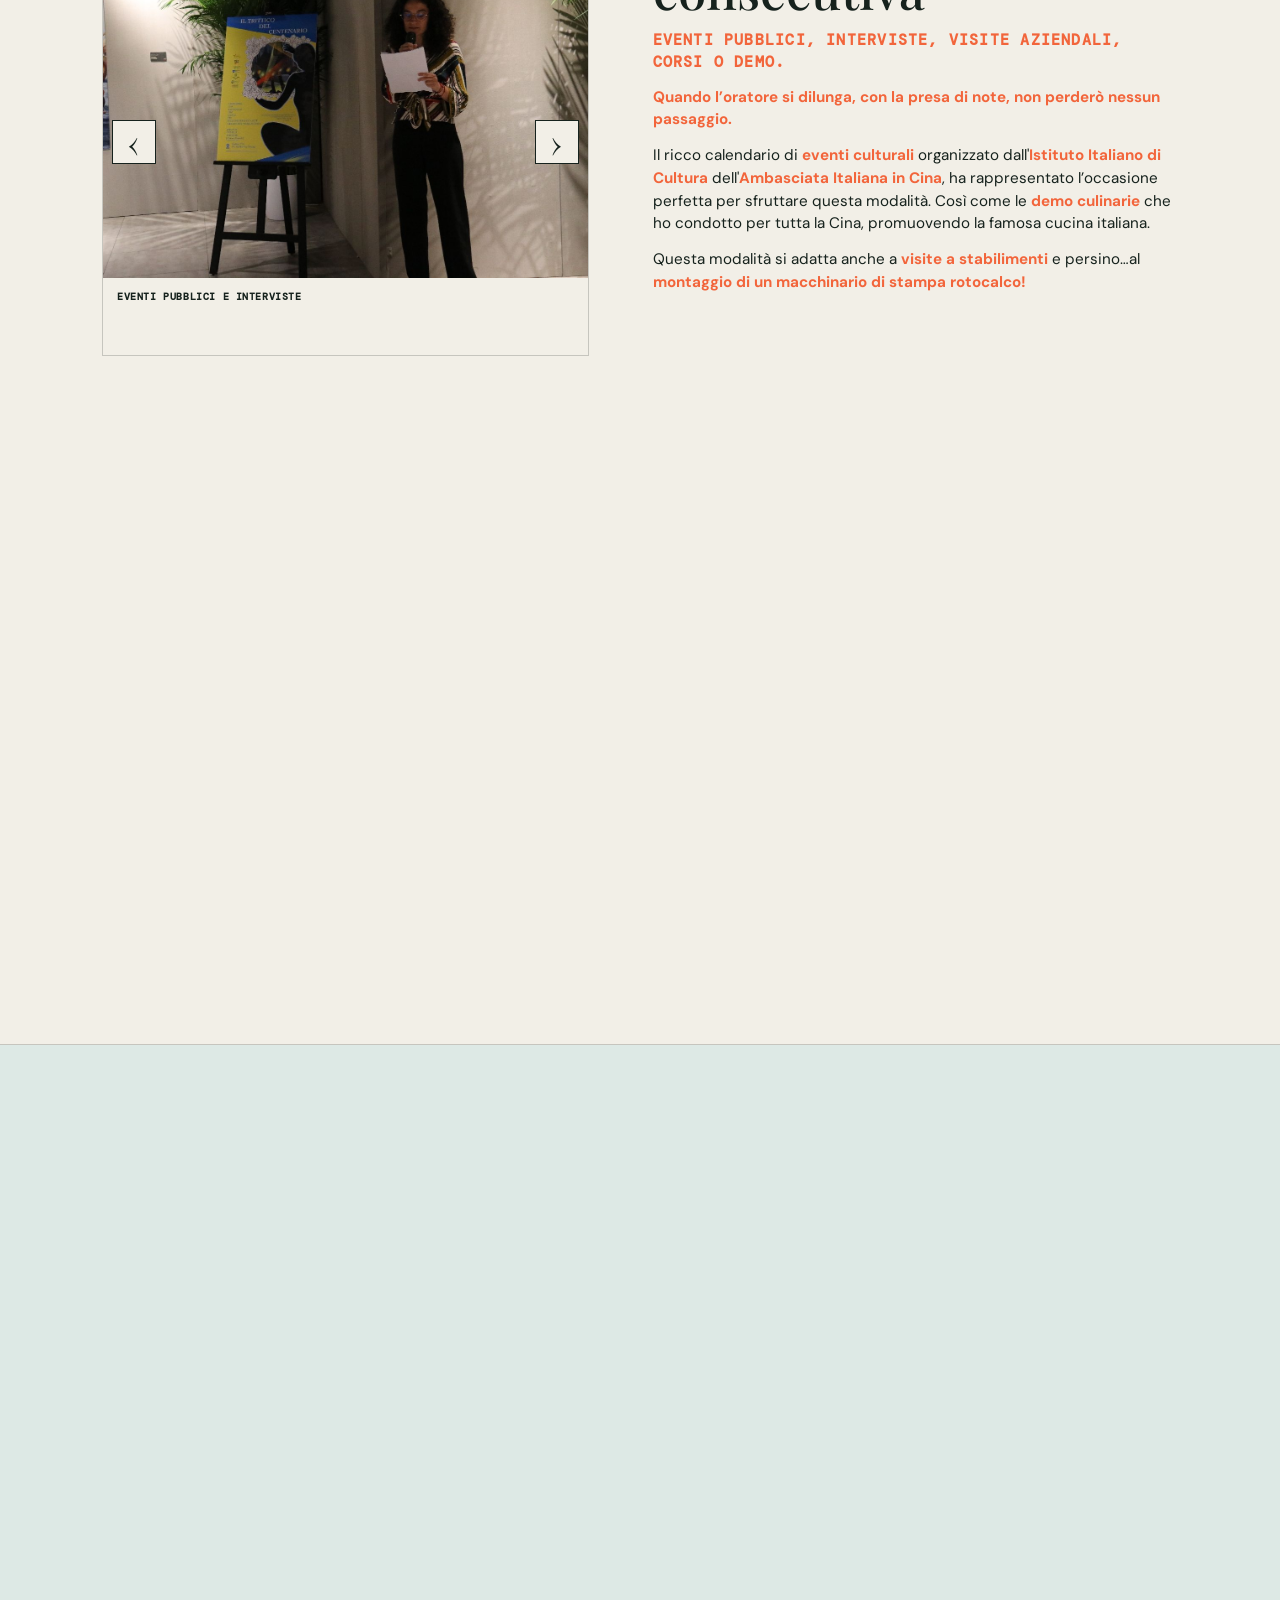
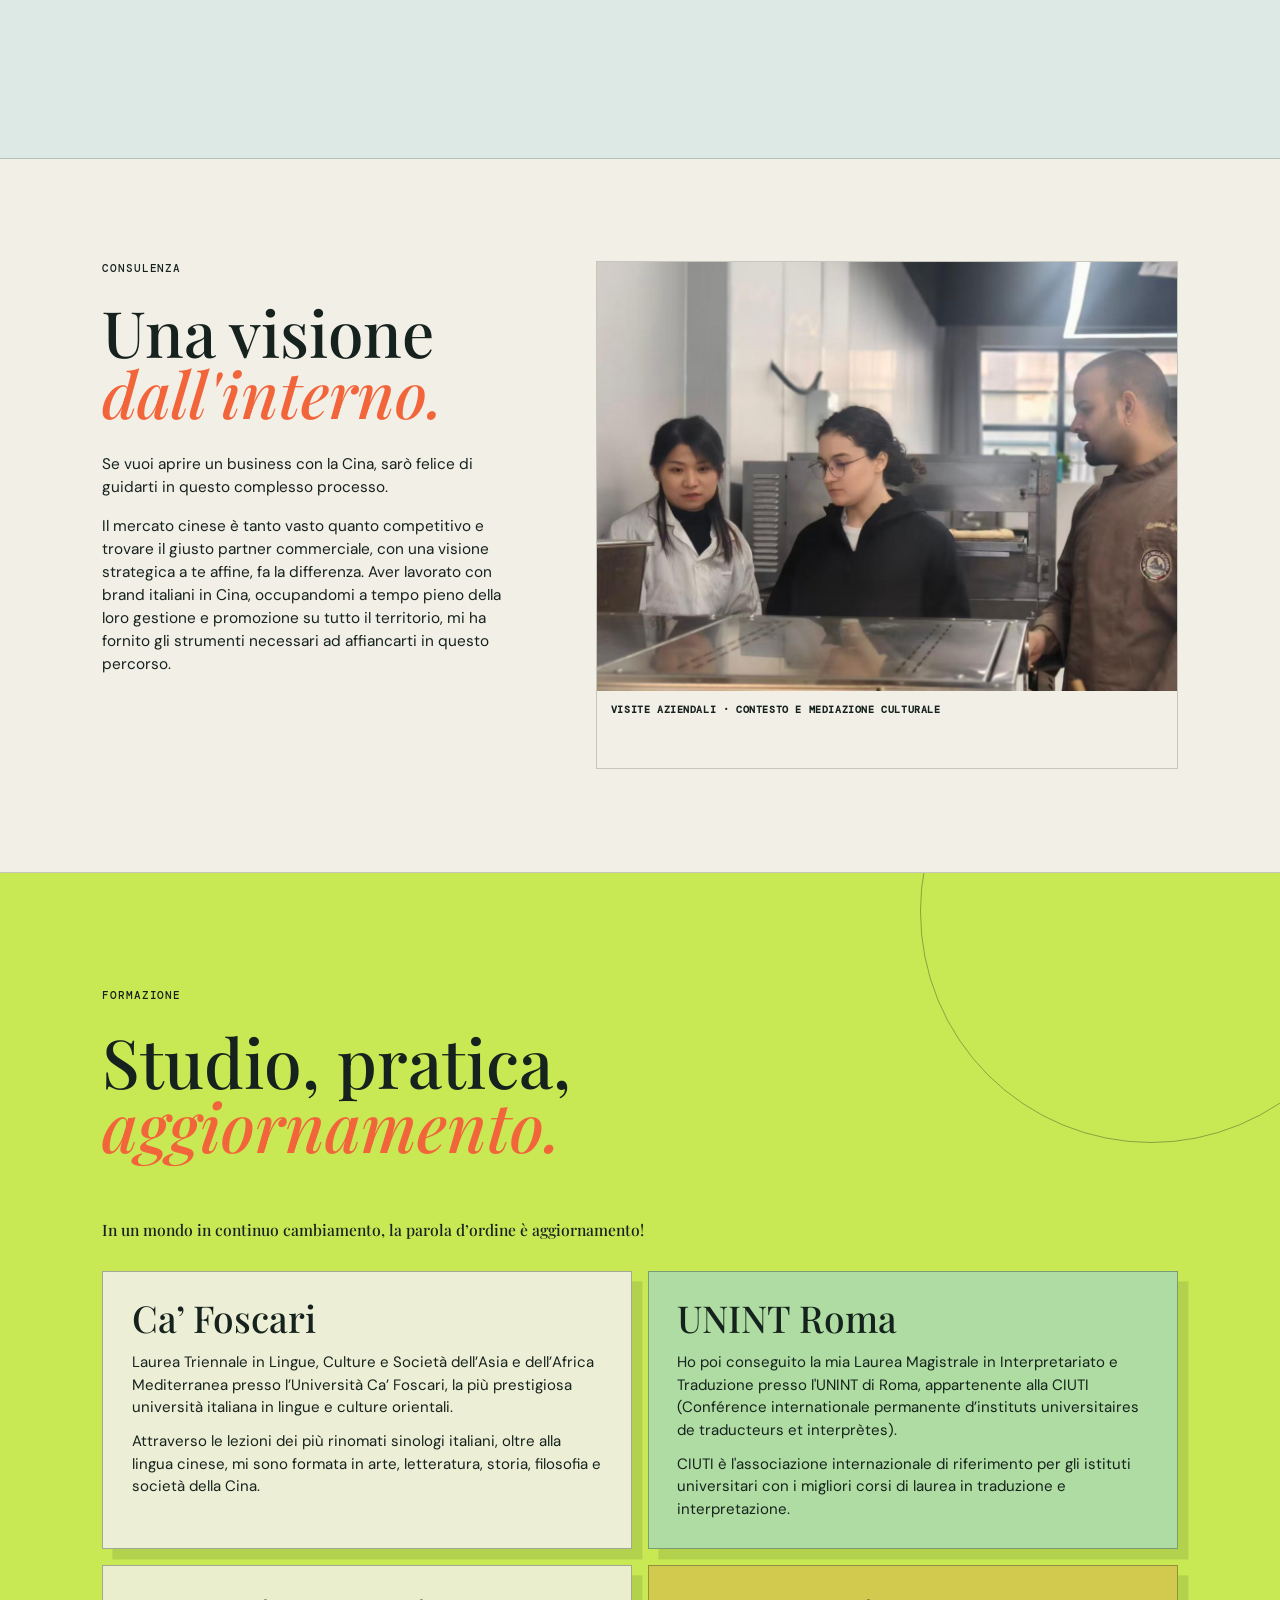
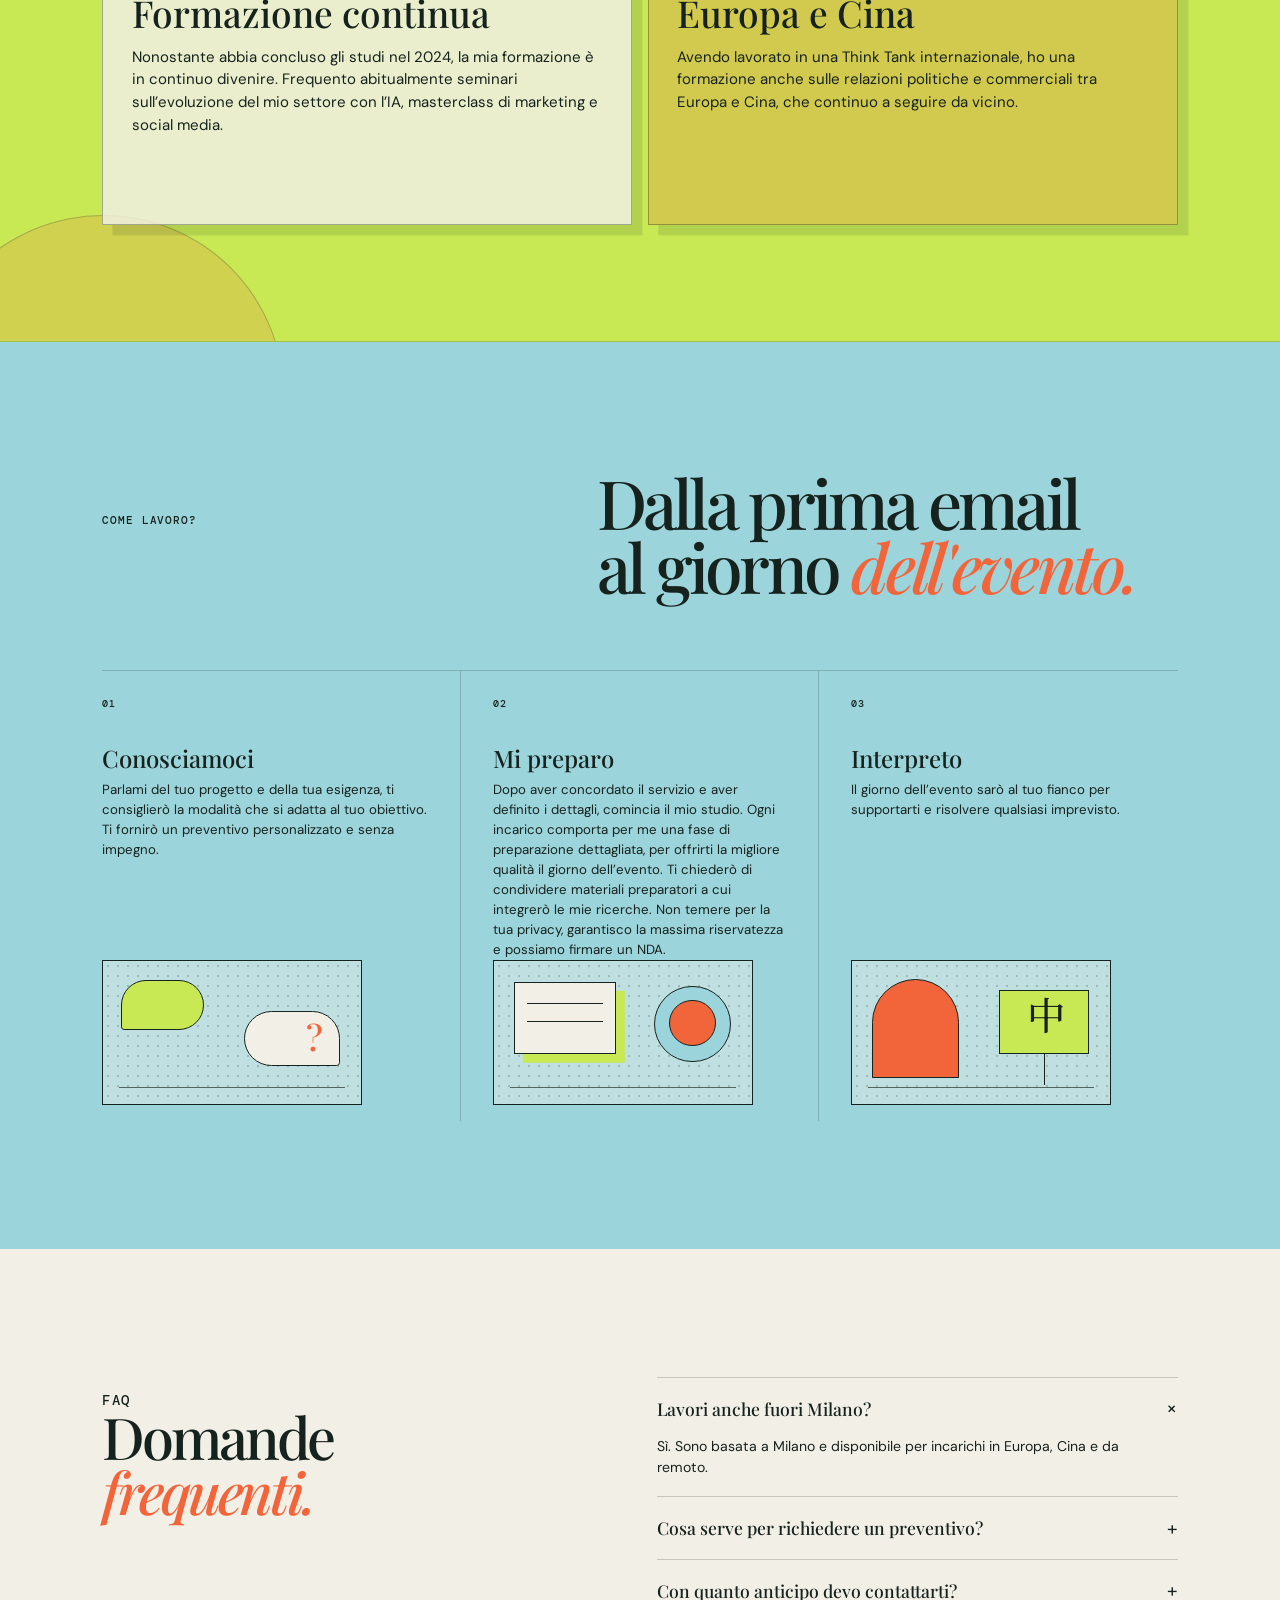
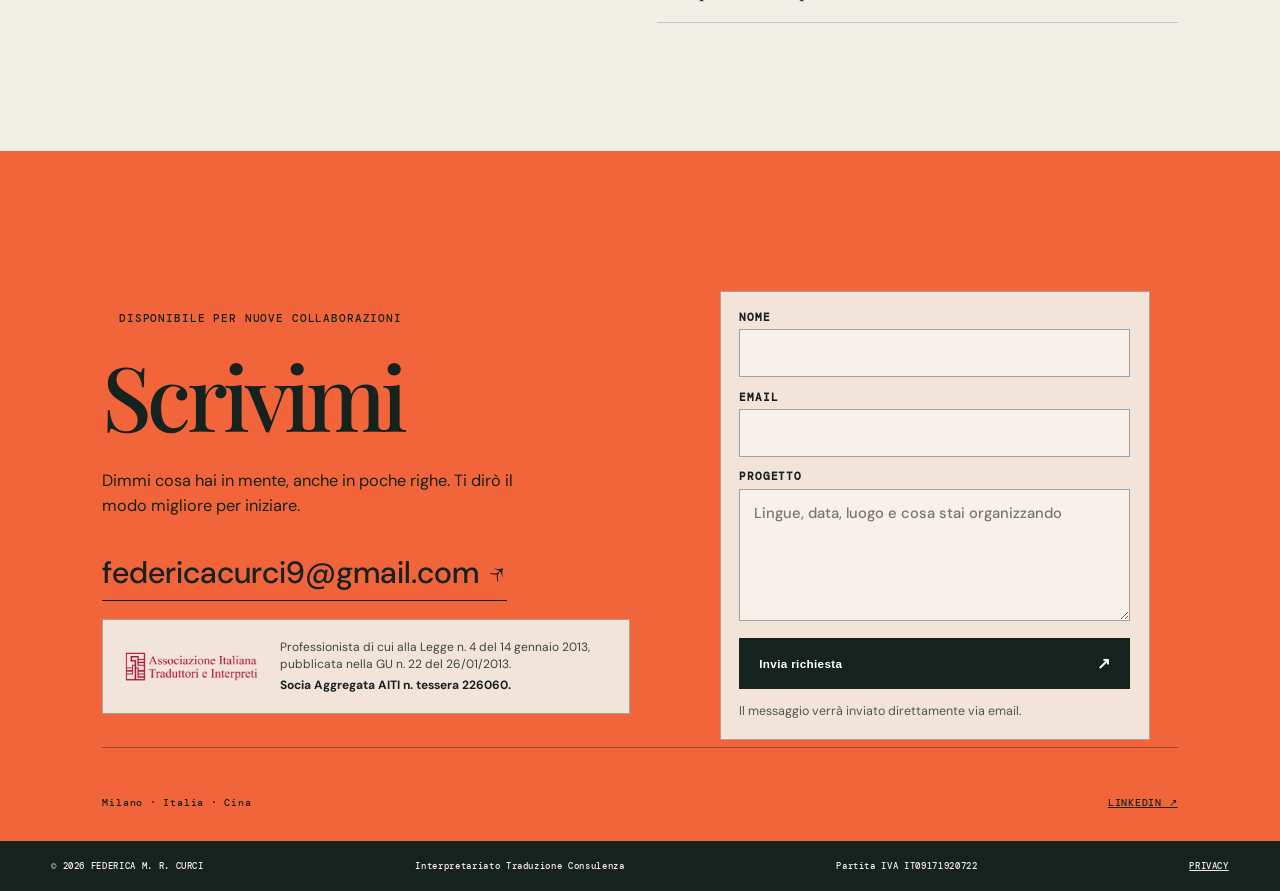
==== commit 7101ef48: "chore: Update privacy policy, AITI credentials, service layout, and legal details" ====
--- a/index.html
+++ b/index.html
@@ -125,9 +125,9 @@
           <p class="eyebrow reveal">SERVIZI</p>
           <h2 class="reveal">Cosa posso fare <em>per te?</em></h2>
           <div class="service-buttons reveal">
-            <a href="#interpretazione"><span>01</span><strong>Interpretazione</strong></a>
-            <a href="#traduzione"><span>02</span><strong>Traduzione</strong></a>
-            <a href="#consulenza"><span>03</span><strong>Consulenza</strong></a>
+            <a href="#interpretazione"><strong>Interpretazione</strong></a>
+            <a href="#traduzione"><strong>Traduzione</strong></a>
+            <a href="#consulenza"><strong>Consulenza</strong></a>
           </div>
         </div>
       </section>
--- a/photo-overrides.css
+++ b/photo-overrides.css
@@ -33,23 +33,31 @@
 .about-copy{max-width:42rem;font-size:1.02rem}
 .about-copy p{margin:1.05rem 0 0}
 .about-copy strong{color:var(--orange);font-weight:700}
-.aiti-credential{display:grid;grid-template-columns:minmax(105px,175px) 1fr;gap:1rem;align-items:center;max-width:44rem;margin-top:2rem;padding:1rem 0 0;border-top:1px solid rgba(22,34,29,.18);background:transparent}
-.aiti-credential img{display:block;width:100%;height:auto;mix-blend-mode:multiply;opacity:.88}
-.aiti-credential p{margin:.2rem 0;font-size:.75rem;line-height:1.45;color:rgba(22,34,29,.72)}
+.aiti-credential{display:grid;grid-template-columns:minmax(105px,175px) 1fr;gap:1rem;align-items:center;max-width:44rem;margin-top:2rem;padding:1rem;border:1px solid rgba(22,34,29,.2);background:rgba(242,239,231,.86)}
+.aiti-credential img{display:block;width:100%;height:auto;opacity:1}
+.aiti-credential p{margin:.2rem 0;font-size:.75rem;line-height:1.45;color:rgba(22,34,29,.82)}
 .aiti-credential p:last-child{font-weight:700;color:var(--orange)}
-.aiti-credential-contact{max-width:36rem;margin-top:1.6rem;grid-template-columns:minmax(95px,145px) 1fr;border-top-color:rgba(22,34,29,.28)}
+.aiti-credential-contact{max-width:36rem;margin-top:1.6rem;grid-template-columns:minmax(95px,145px) 1fr;background:rgba(242,239,231,.92);border-color:rgba(22,34,29,.35)}
+.aiti-credential-contact img{mix-blend-mode:multiply}
 .aiti-credential-contact p:last-child{color:var(--ink)}
 .case-card{grid-template-columns:42% 1fr}
+
+.privacy-page{min-height:90vh;padding-top:clamp(5rem,10vw,9rem);padding-bottom:clamp(4rem,8vw,7rem);max-width:980px}
+.privacy-page h1{font:500 clamp(3.2rem,7vw,6.5rem)/.95 var(--serif);letter-spacing:0;margin:0 0 1rem}
+.privacy-updated{font:500 .72rem var(--mono);letter-spacing:.06em;text-transform:uppercase;color:var(--orange);margin:0 0 3rem}
+.privacy-page section{padding:1.35rem 0;border-top:1px solid var(--line)}
+.privacy-page h2{font:500 clamp(1.6rem,2.4vw,2.4rem)/1 var(--serif);margin:0 0 .8rem}
+.privacy-page p{max-width:760px;margin:.6rem 0;font-size:.98rem}
+.privacy-page a{color:var(--ink)}
 
 .services{display:block}
 .services-copy{max-width:1100px;margin:0 auto}
 .service-buttons{display:grid;grid-template-columns:repeat(3,minmax(0,1fr));gap:1rem;margin-top:3rem}
-.service-buttons a{min-height:190px;background:var(--lime);color:var(--ink);text-decoration:none;border:1px solid rgba(242,239,231,.25);padding:1.2rem;display:flex;flex-direction:column;justify-content:space-between;transition:transform .2s,background .2s}
+.service-buttons a{min-height:170px;background:var(--lime);color:var(--ink);text-decoration:none;border:1px solid rgba(242,239,231,.25);padding:1.25rem;display:flex;align-items:flex-end;transition:transform .2s,background .2s;overflow:hidden}
 .service-buttons a:nth-child(2){background:var(--paper)}
 .service-buttons a:nth-child(3){background:var(--blue)}
 .service-buttons a:hover{transform:translateY(-5px);background:var(--orange)}
-.service-buttons span{font:500 .65rem var(--mono);letter-spacing:.08em}
-.service-buttons strong{font:500 clamp(1.7rem,2.7vw,3.2rem)/.95 var(--serif);letter-spacing:0}
+.service-buttons strong{display:block;width:100%;font:500 clamp(1.75rem,2.25vw,2.75rem)/1.05 var(--serif);letter-spacing:0;overflow-wrap:break-word;hyphens:auto}
 .service-gallery{padding-top:clamp(4rem,8vw,8rem);padding-bottom:clamp(4rem,8vw,8rem);display:grid;grid-template-columns:.85fr 1.15fr;gap:5vw;align-items:center;border-bottom:1px solid var(--line);overflow:hidden}
 .service-detail{align-items:start}
 .service-gallery-alt{background:rgba(155,212,219,.24)}
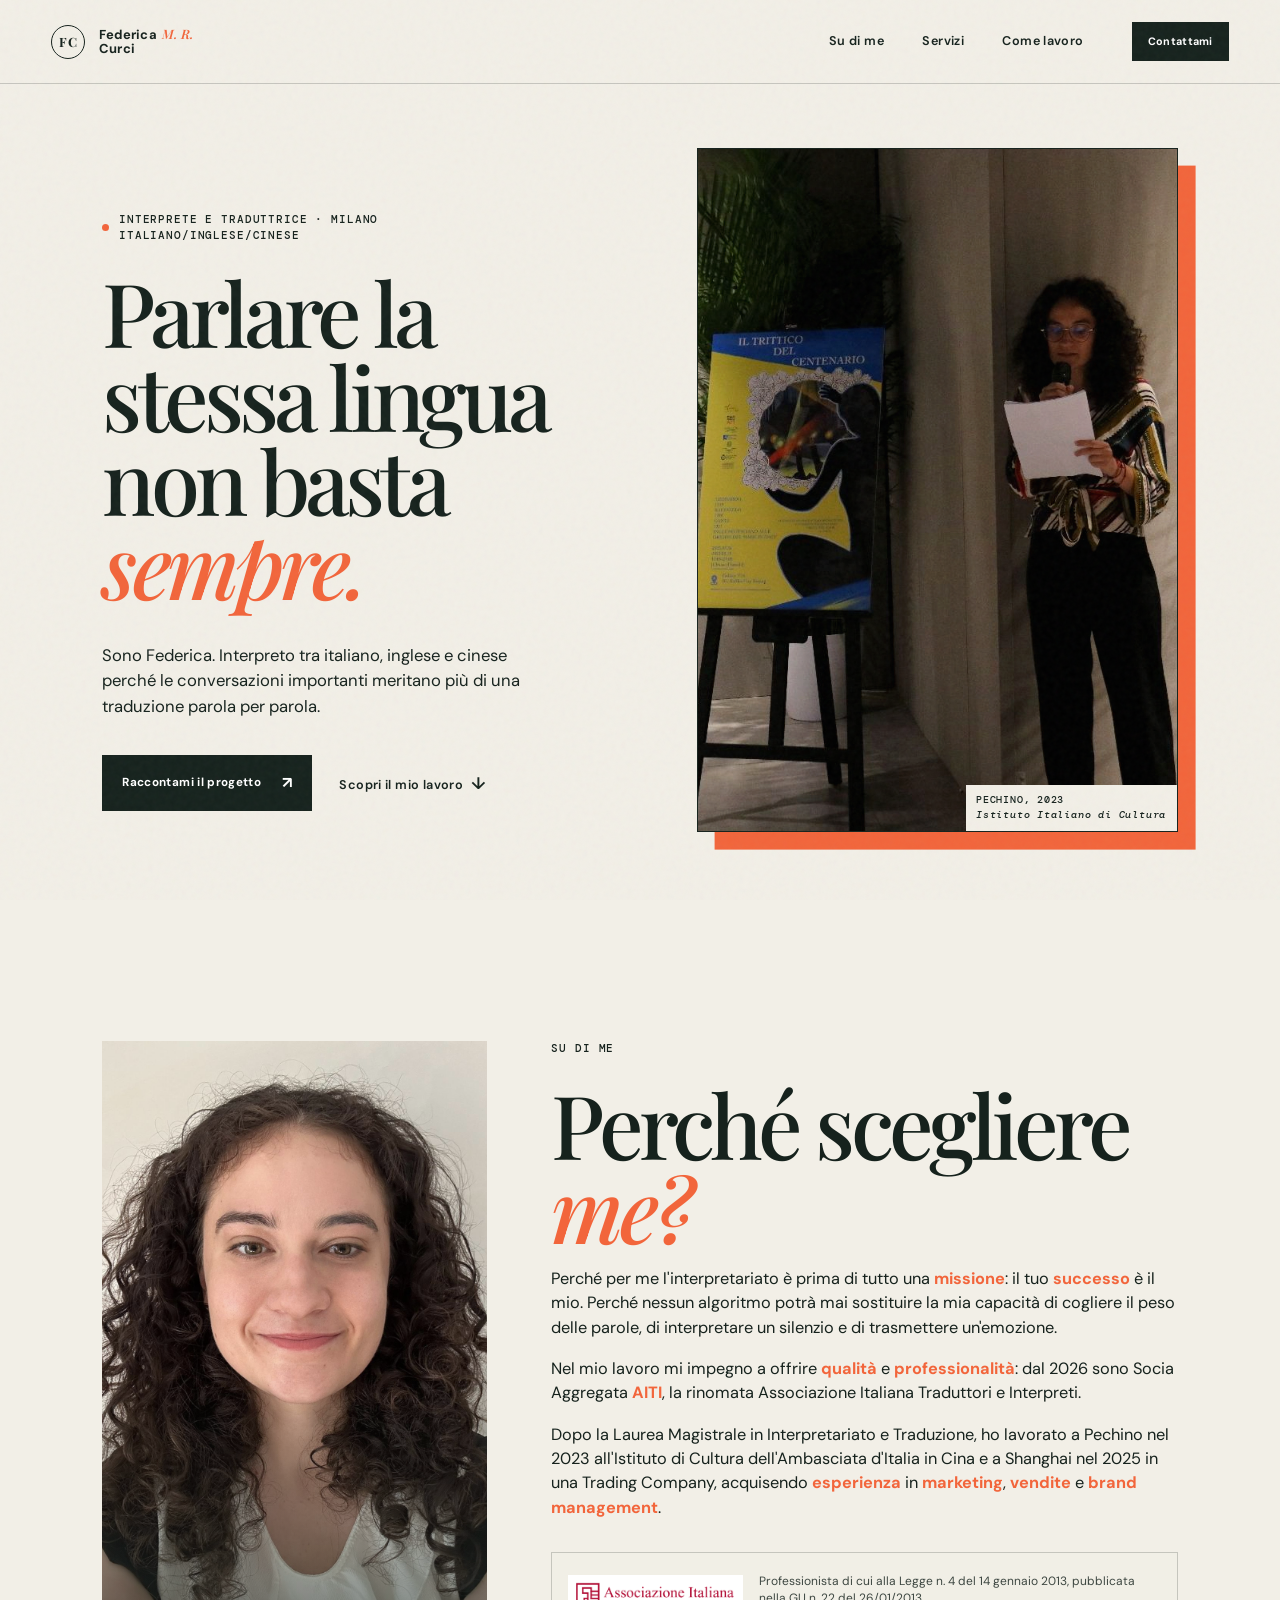
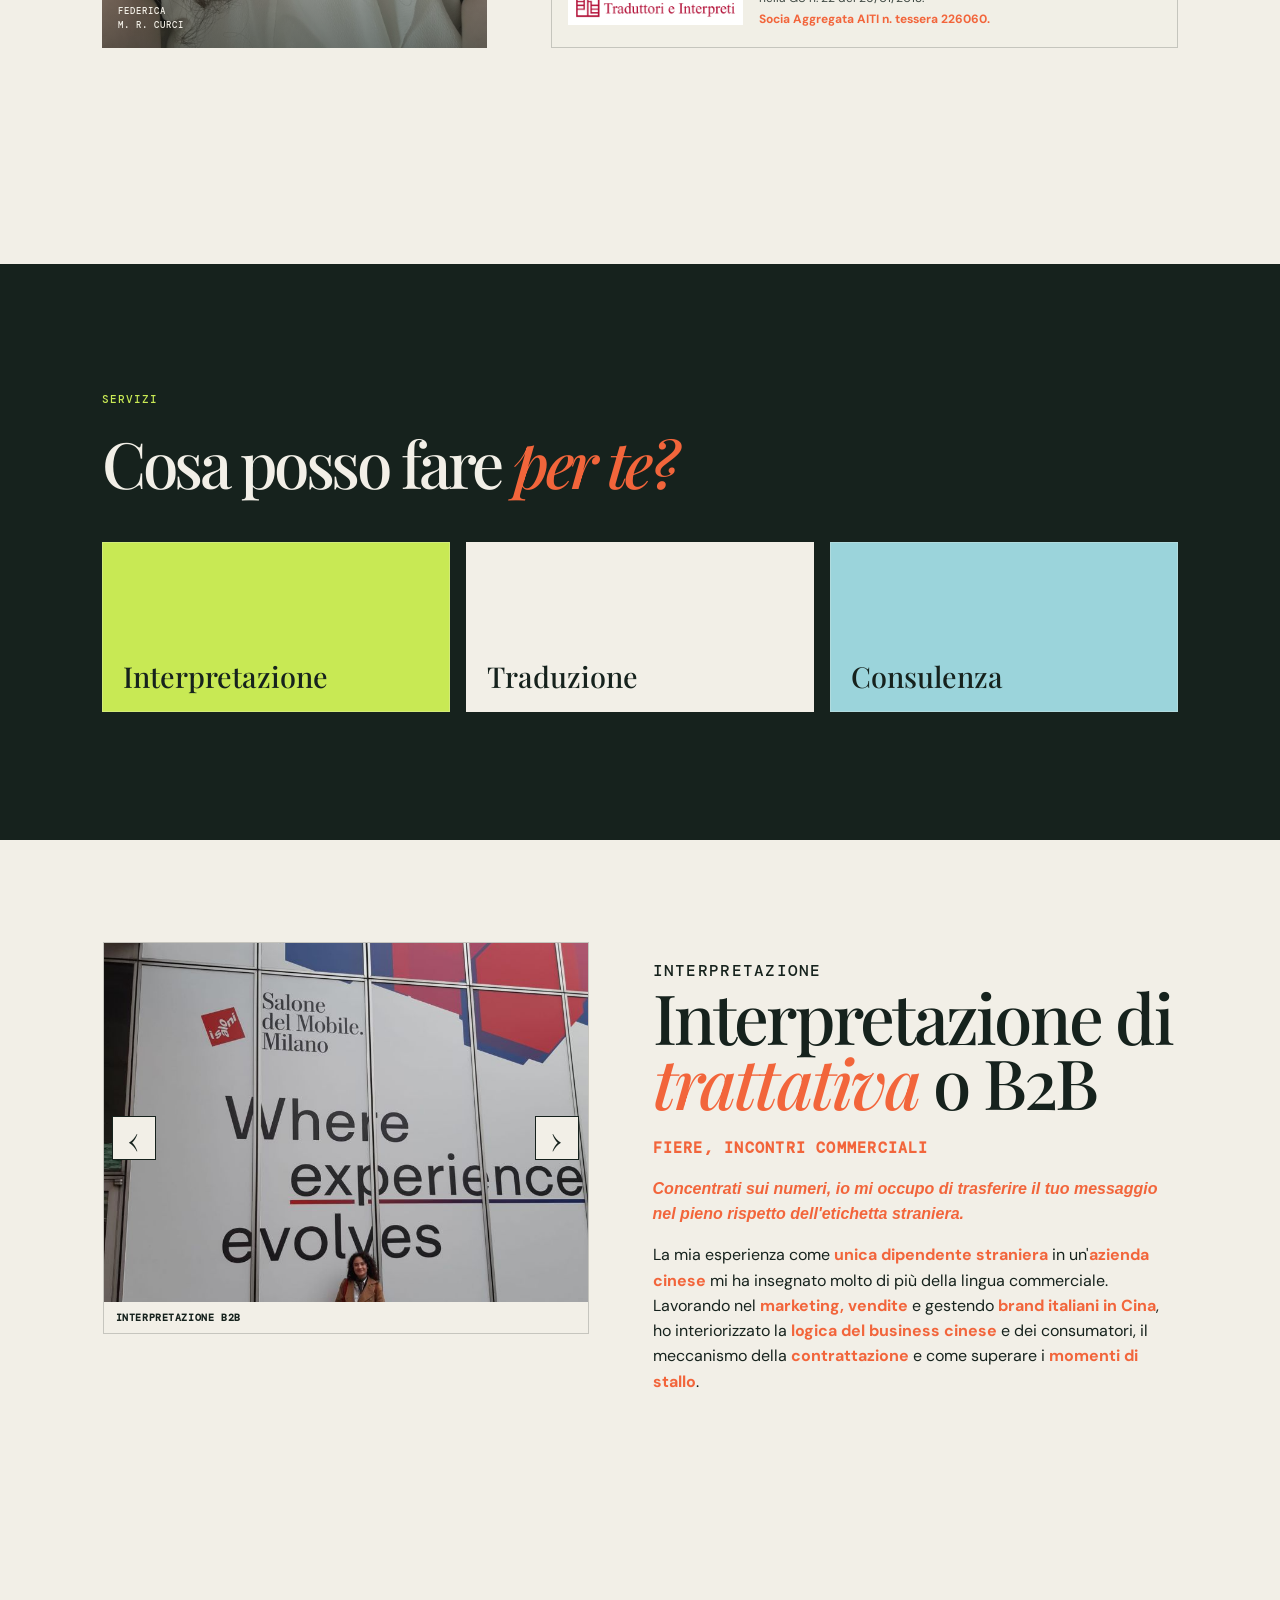
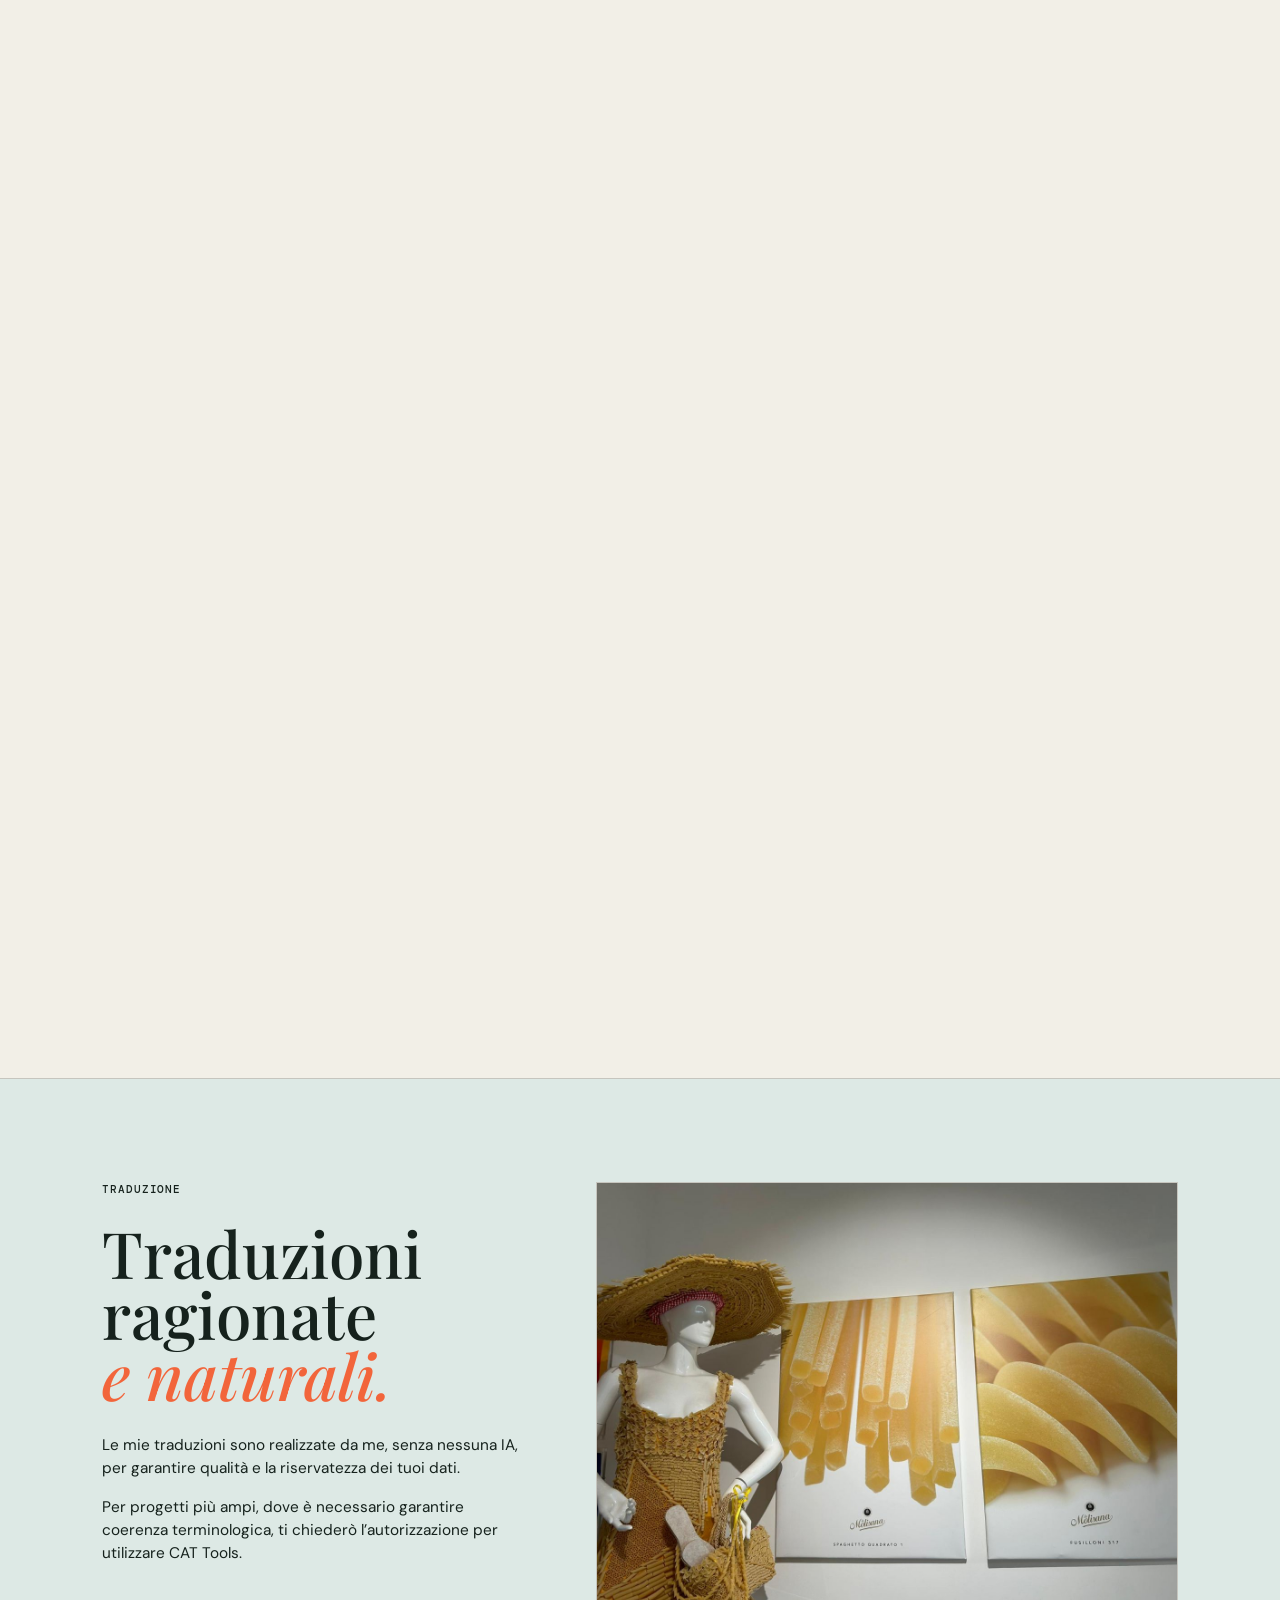
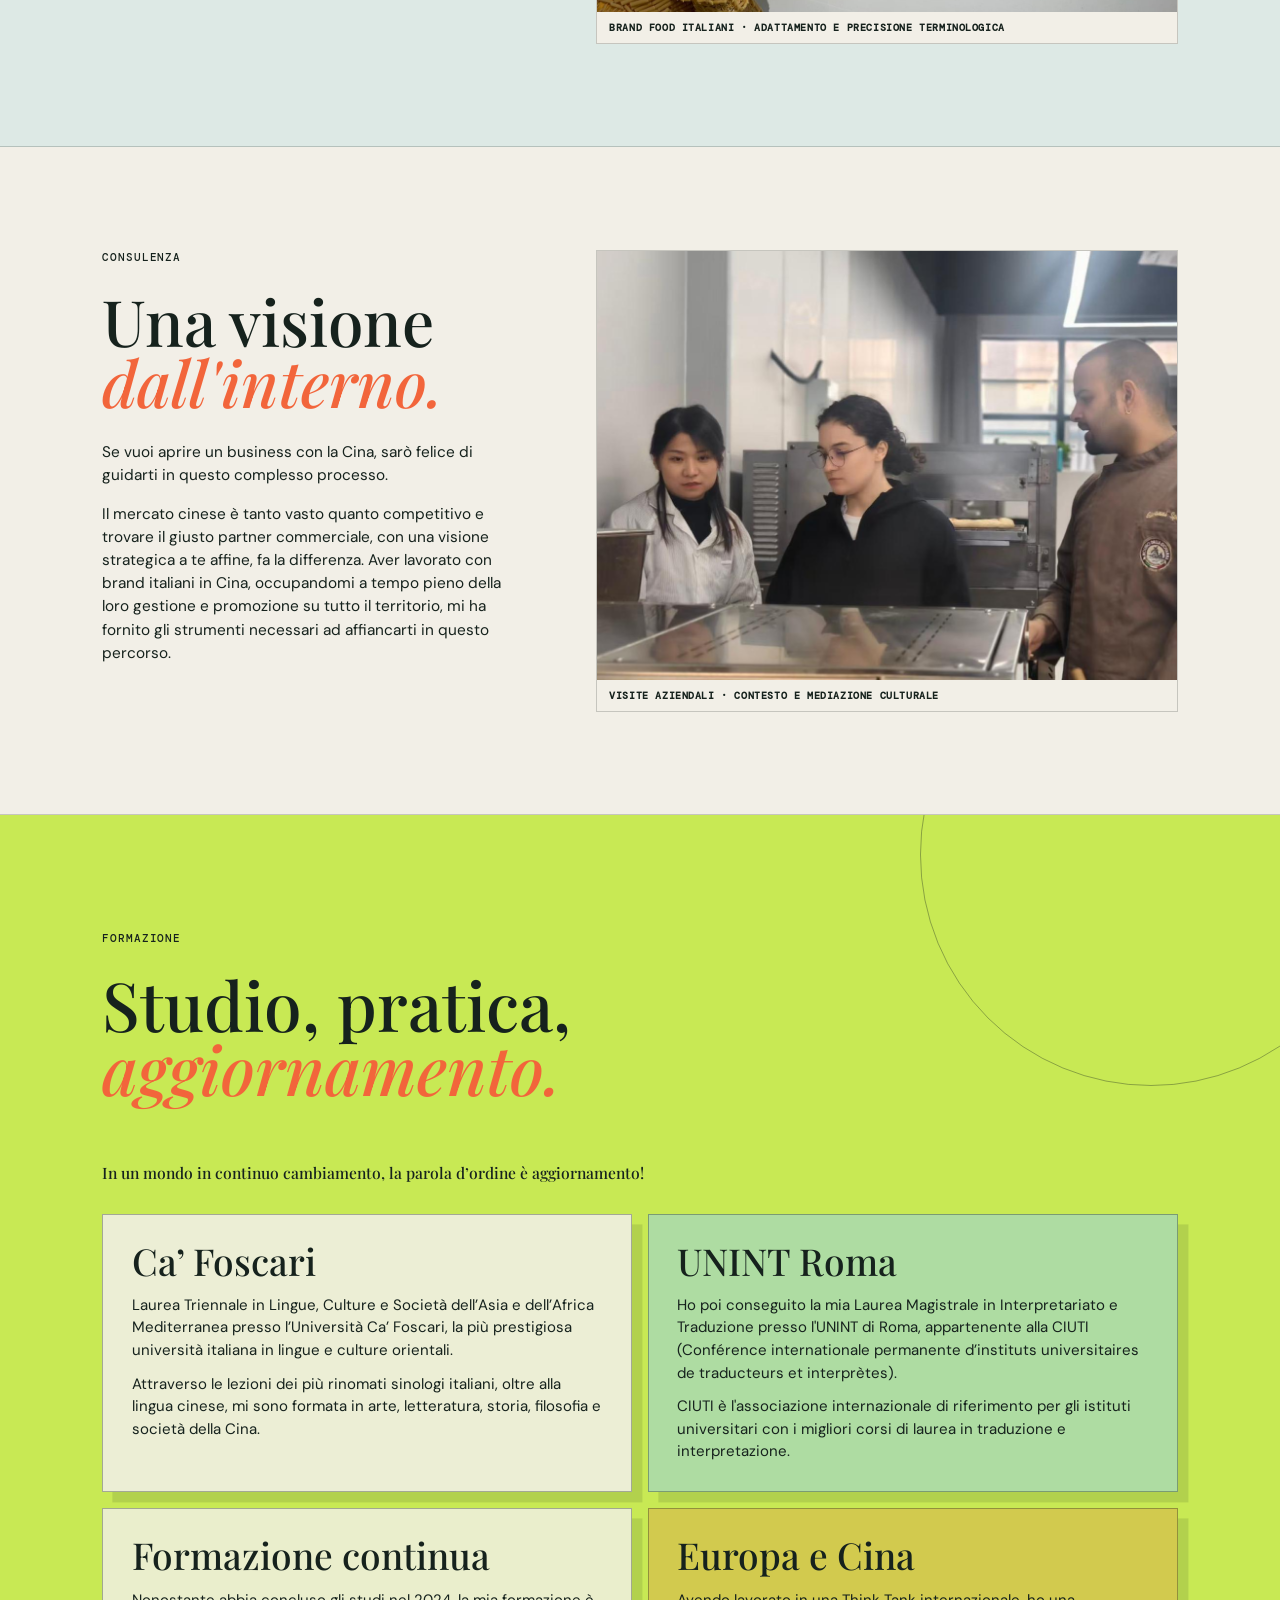
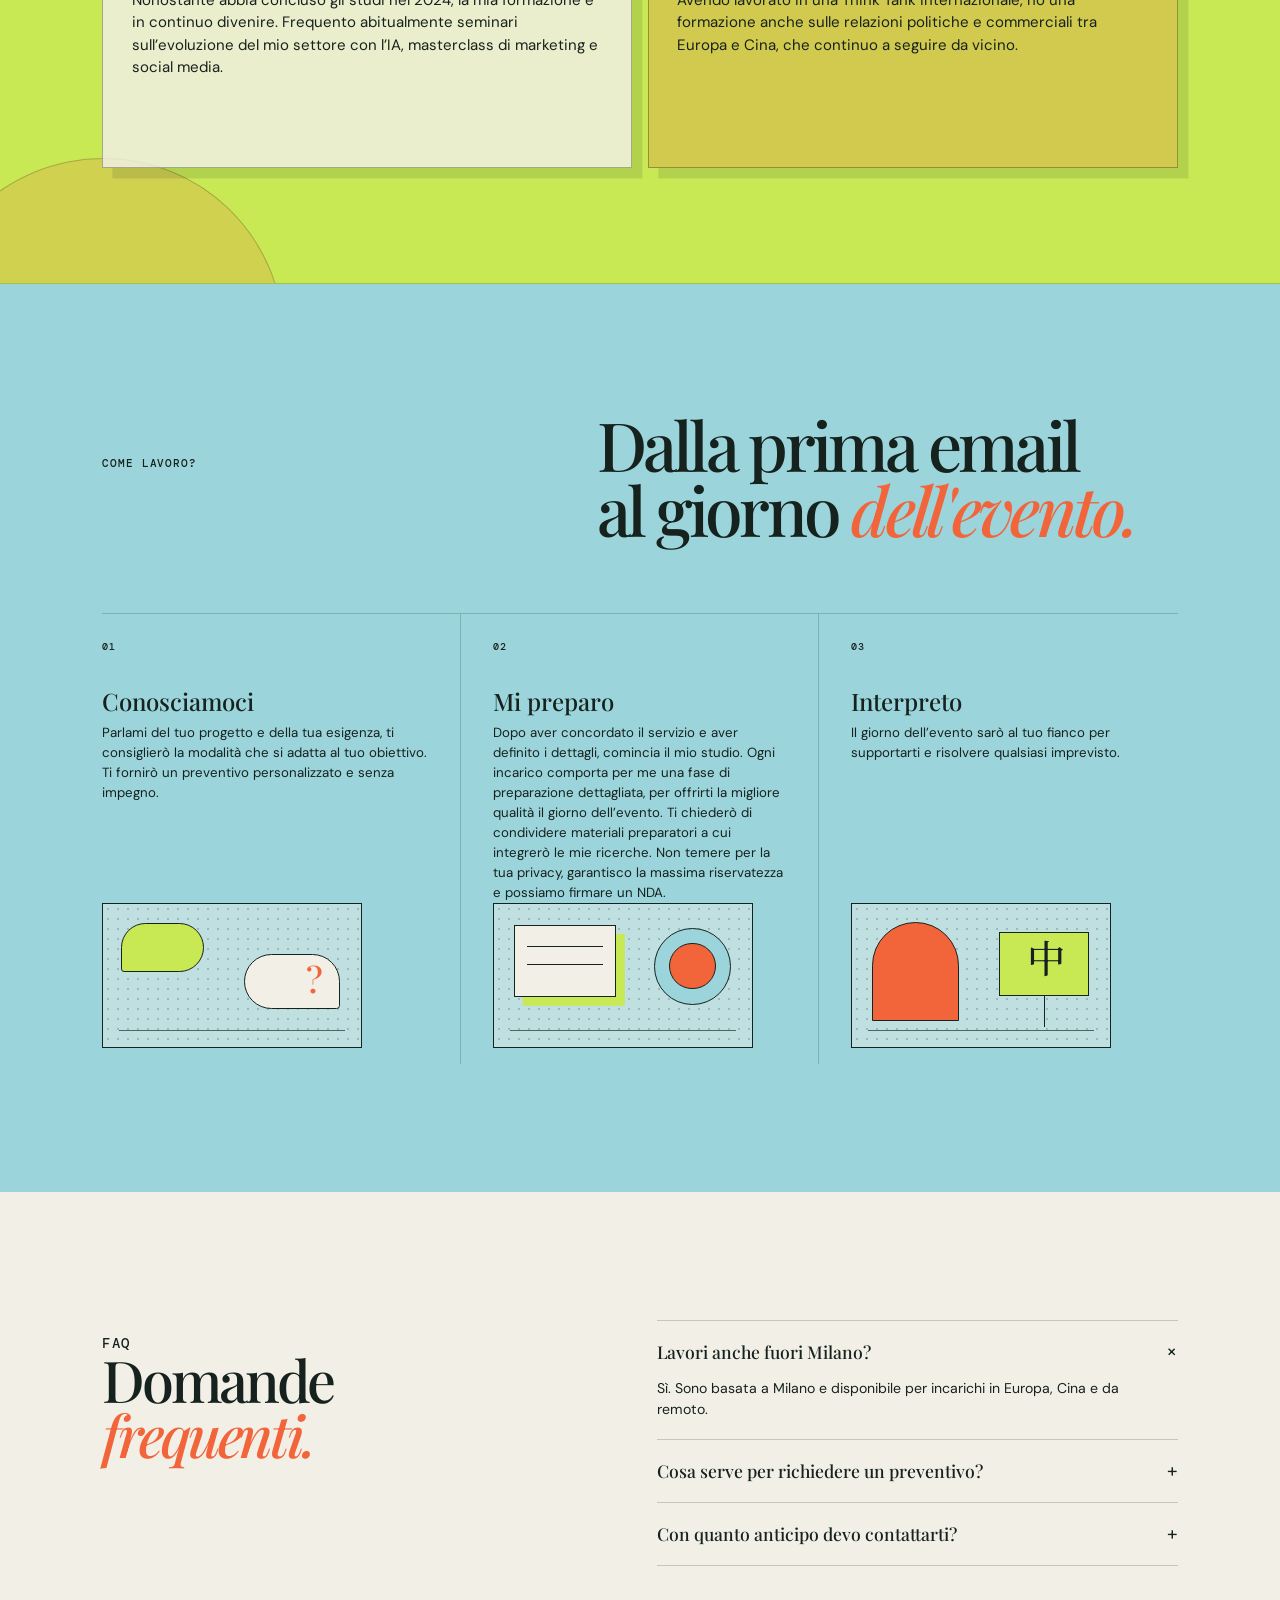
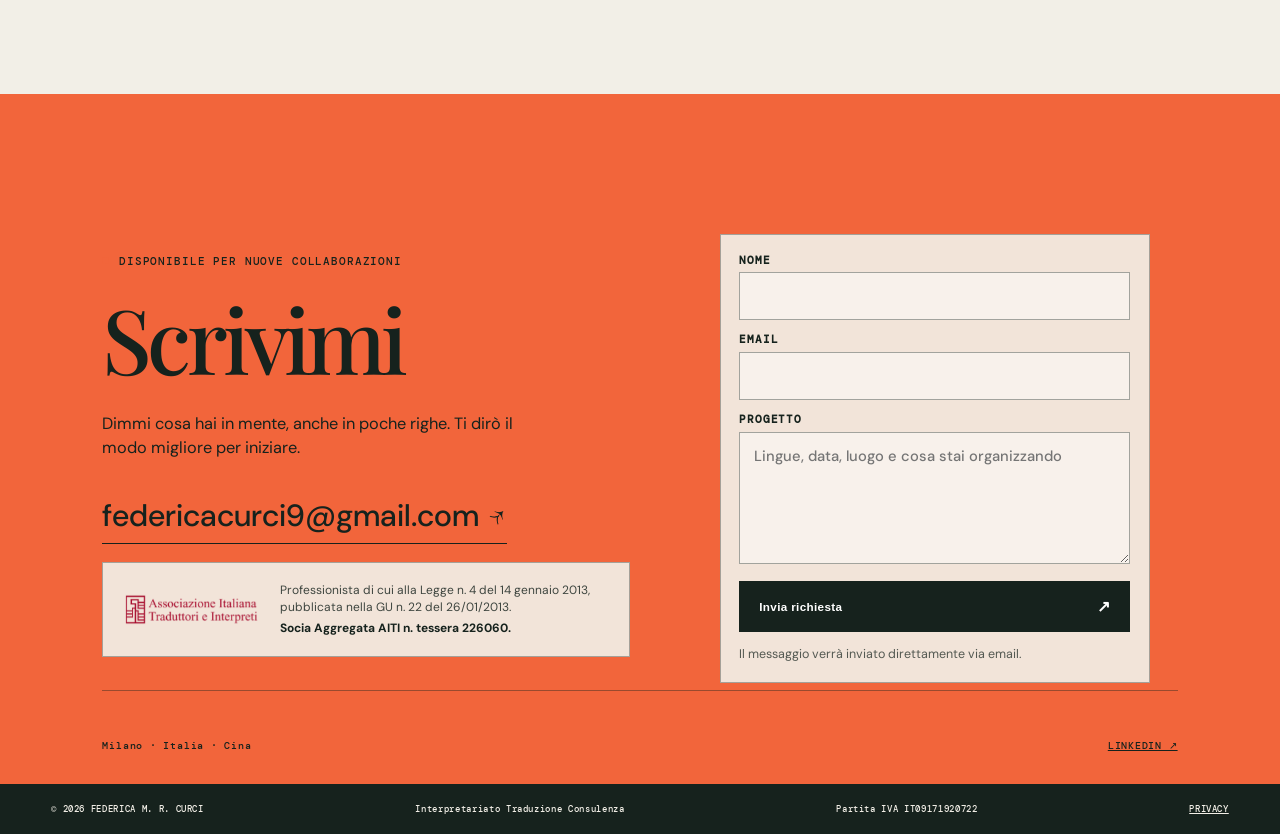
==== commit 563515cc: "chore: refine interpretation section styling and gallery behavior" ====
--- a/index.html
+++ b/index.html
@@ -145,9 +145,9 @@
           </div>
           <div class="interpretation-copy">
             <p class="eyebrow">Interpretazione</p>
-            <h3>Interpretazione di trattativa o B2B</h3>
+            <h3>Interpretazione di <em>trattativa</em> o B2B</h3>
             <p class="mode-line">Fiere, incontri commerciali</p>
-            <p><strong>Concentrati sui numeri, io mi occupo di trasferire il tuo messaggio nel pieno rispetto dell'etichetta straniera.</strong></p>
+            <p><strong><em>Concentrati sui numeri, io mi occupo di trasferire il tuo messaggio nel pieno rispetto dell'etichetta straniera.</em></strong></p>
             <p>La mia esperienza come <strong>unica dipendente straniera</strong> in un'<strong>azienda cinese</strong> mi ha insegnato molto di più della lingua commerciale. Lavorando nel <strong>marketing, vendite</strong> e gestendo <strong>brand italiani in Cina</strong>, ho interiorizzato la <strong>logica del business cinese</strong> e dei consumatori, il meccanismo della <strong>contrattazione</strong> e come superare i <strong>momenti di stallo</strong>.</p>
           </div>
         </article>
@@ -162,9 +162,9 @@
             <button class="gallery-nav gallery-next" type="button" aria-label="Immagine successiva">›</button>
           </div>
           <div class="interpretation-copy">
-            <h3>Interpretazione consecutiva</h3>
+            <h3>Interpretazione <em>consecutiva</em></h3>
             <p class="mode-line">Eventi pubblici, interviste, visite aziendali, corsi o demo.</p>
-            <p><strong>Quando l’oratore si dilunga, con la presa di note, non perderò nessun passaggio.</strong></p>
+            <p><strong><em>Quando l’oratore si dilunga, con la presa di note, non perderò nessun passaggio.</em></strong></p>
             <p>Il ricco calendario di <strong>eventi culturali</strong> organizzato dall'<strong>Istituto Italiano di Cultura</strong> dell'<strong>Ambasciata Italiana in Cina</strong>, ha rappresentato l’occasione perfetta per sfruttare questa modalità. Così come le <strong>demo culinarie</strong> che ho condotto per tutta la Cina, promuovendo la famosa cucina italiana.</p>
             <p>Questa modalità si adatta anche a <strong>visite a stabilimenti</strong> e persino…al <strong>montaggio di un macchinario di stampa rotocalco!</strong></p>
           </div>
@@ -180,9 +180,9 @@
             <button class="gallery-nav gallery-next" type="button" aria-label="Immagine successiva">›</button>
           </div>
           <div class="interpretation-copy">
-            <h3>Interpretazione simultanea/sussurata o chuchotage</h3>
+            <h3>Interpretazione <em>simultanea</em>/sussurata o chuchotage</h3>
             <p class="mode-line">Conferenze, eventi istituzionali.</p>
-            <p><strong>Una cabina insonorizzata e un impianto audio funzionante: è tutto ciò che mi serve.</strong></p>
+            <p><strong><em>Una cabina insonorizzata e un impianto audio funzionante: è tutto ciò che mi serve.</em></strong></p>
             <p>In occasione di un ciclo di <strong>conferenze</strong> tenute da <strong>ambasciatori accreditati</strong> presso la Santa Sede, ho lavorato con le mie compagne di cabina nella combinazione italiano-inglese. In Cina, in una cena organizzata da un <strong>cliente cinese</strong>, con solo due <strong>ospiti italiani</strong>, ho invece utilizzato la <strong>modalità chuchotage</strong>, sussurrando loro in tempo reale la traduzione.</p>
           </div>
         </article>
--- a/photo-overrides.css
+++ b/photo-overrides.css
@@ -68,7 +68,7 @@
 .service-text strong{color:var(--orange);font-weight:700}
 .service-single-image{margin:0;background:var(--paper);border:1px solid var(--line);align-self:start}
 .service-single-image img{display:block;width:100%;aspect-ratio:1.35;object-fit:cover}
-.service-single-image figcaption{min-height:4.8rem;padding:.75rem .85rem;font:600 .62rem/1.45 var(--mono);letter-spacing:.06em;text-transform:uppercase;color:var(--ink)}
+.service-single-image figcaption{min-height:0;padding:.55rem .75rem;font:600 .62rem/1.35 var(--mono);letter-spacing:.06em;text-transform:uppercase;color:var(--ink)}
 .interpretation{padding-top:clamp(4rem,8vw,8rem);padding-bottom:clamp(4rem,8vw,8rem);border-bottom:1px solid var(--line)}
 .interpretation-heading{display:grid;grid-template-columns:.85fr 1.15fr;gap:5vw;align-items:start;margin-bottom:clamp(3rem,6vw,5.5rem)}
 .interpretation-heading h2{font:500 clamp(2.8rem,5vw,5.8rem)/.95 var(--serif);margin:0;letter-spacing:0}
@@ -78,17 +78,19 @@
 .interpretation-block:first-child{border-top:0;padding-top:0}
 .interpretation-block:last-child{padding-bottom:0}
 .interpretation-block .gallery-track figure{flex-basis:100%}
-.interpretation-copy{max-width:42rem}
-.interpretation-copy h3{font:500 clamp(2.1rem,4vw,4.2rem)/.92 var(--serif);letter-spacing:0;margin:0 0 1rem}
-.interpretation-copy p{font-size:.95rem;margin:.8rem 0 0}
+.interpretation-copy{max-width:48rem}
+.interpretation-copy h3{font:500 clamp(3.3rem,5.4vw,6.1rem)/.95 var(--serif);letter-spacing:-.04em;margin:0 0 1.4rem}
+.interpretation-copy h3 em{font-style:italic;color:var(--orange)}
+.interpretation-copy p{font-size:1rem;line-height:1.58;margin:1rem 0 0;max-width:39rem}
 .interpretation-copy strong{color:var(--orange)}
-.mode-line{font:600 .68rem/1.45 var(--mono);letter-spacing:.08em;text-transform:uppercase;color:var(--orange)}
+.mode-line{font:700 clamp(.86rem,1.2vw,1.08rem)/1.45 var(--mono)!important;letter-spacing:.08em;text-transform:uppercase;color:var(--orange);max-width:38rem!important;margin-top:.2rem!important}
 .gallery-rail{position:relative;overflow:hidden}
-.gallery-track{display:flex;gap:1rem;overflow-x:auto;scroll-snap-type:x mandatory;scroll-behavior:smooth;padding-bottom:.6rem}
+.gallery-track{display:flex;gap:1rem;overflow-x:auto;scroll-snap-type:x mandatory;scroll-behavior:smooth;padding-bottom:0;scrollbar-width:none;-ms-overflow-style:none}
+.gallery-track::-webkit-scrollbar{display:none}
 .gallery-track figure{flex:0 0 min(62vw,460px);margin:0;scroll-snap-align:start;background:var(--paper);border:1px solid var(--line)}
 .service-gallery-alt .gallery-track figure{background:var(--paper)}
 .gallery-track img{display:block;width:100%;aspect-ratio:1.35;object-fit:cover}
-.gallery-track figcaption{min-height:4.8rem;padding:.75rem .85rem;font:600 .62rem/1.45 var(--mono);letter-spacing:.06em;text-transform:uppercase;color:var(--ink)}
+.gallery-track figcaption{min-height:0;padding:.55rem .75rem;font:600 .62rem/1.35 var(--mono);letter-spacing:.06em;text-transform:uppercase;color:var(--ink)}
 .gallery-nav{position:absolute;top:50%;z-index:3;width:2.75rem;height:2.75rem;border:1px solid var(--ink);background:var(--paper);color:var(--ink);font:500 2rem/1 var(--serif);display:grid;place-items:center;cursor:pointer;transform:translateY(-50%)}
 .gallery-nav:hover{background:var(--orange)}
 .gallery-prev{left:.6rem}
@@ -159,7 +161,7 @@
   .interpretation-heading .service-text{margin-top:1.5rem}
   .interpretation-block .gallery-track figure{flex-basis:82vw}
   .interpretation-copy{margin-top:2rem}
-  .gallery-track figcaption{min-height:5.6rem}
+  .gallery-track figcaption{min-height:0}
   .formation-flow{grid-template-columns:1fr}
   .formation-flow article,.formation-flow article:nth-child(2),.formation-flow article:nth-child(3),.formation-flow article:nth-child(4){margin-top:0;min-height:0}
   .process-list li{min-height:0}
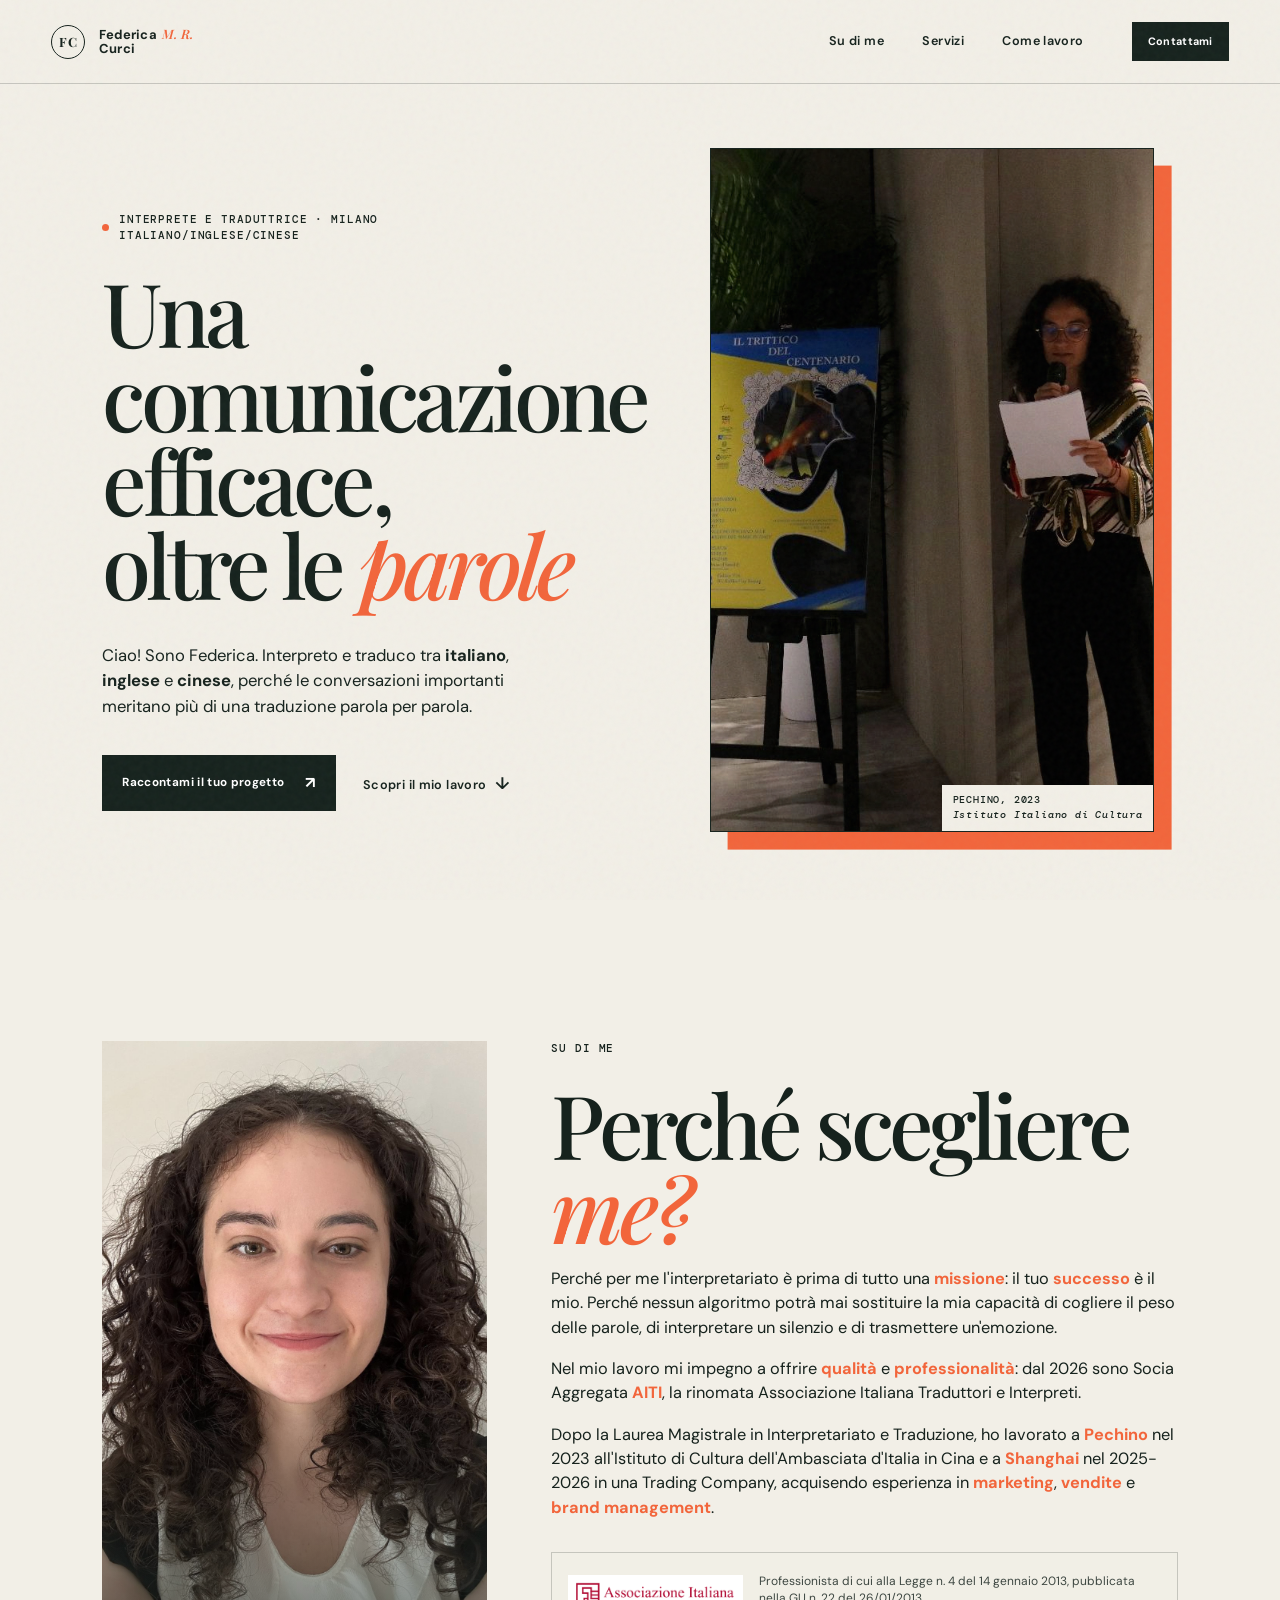
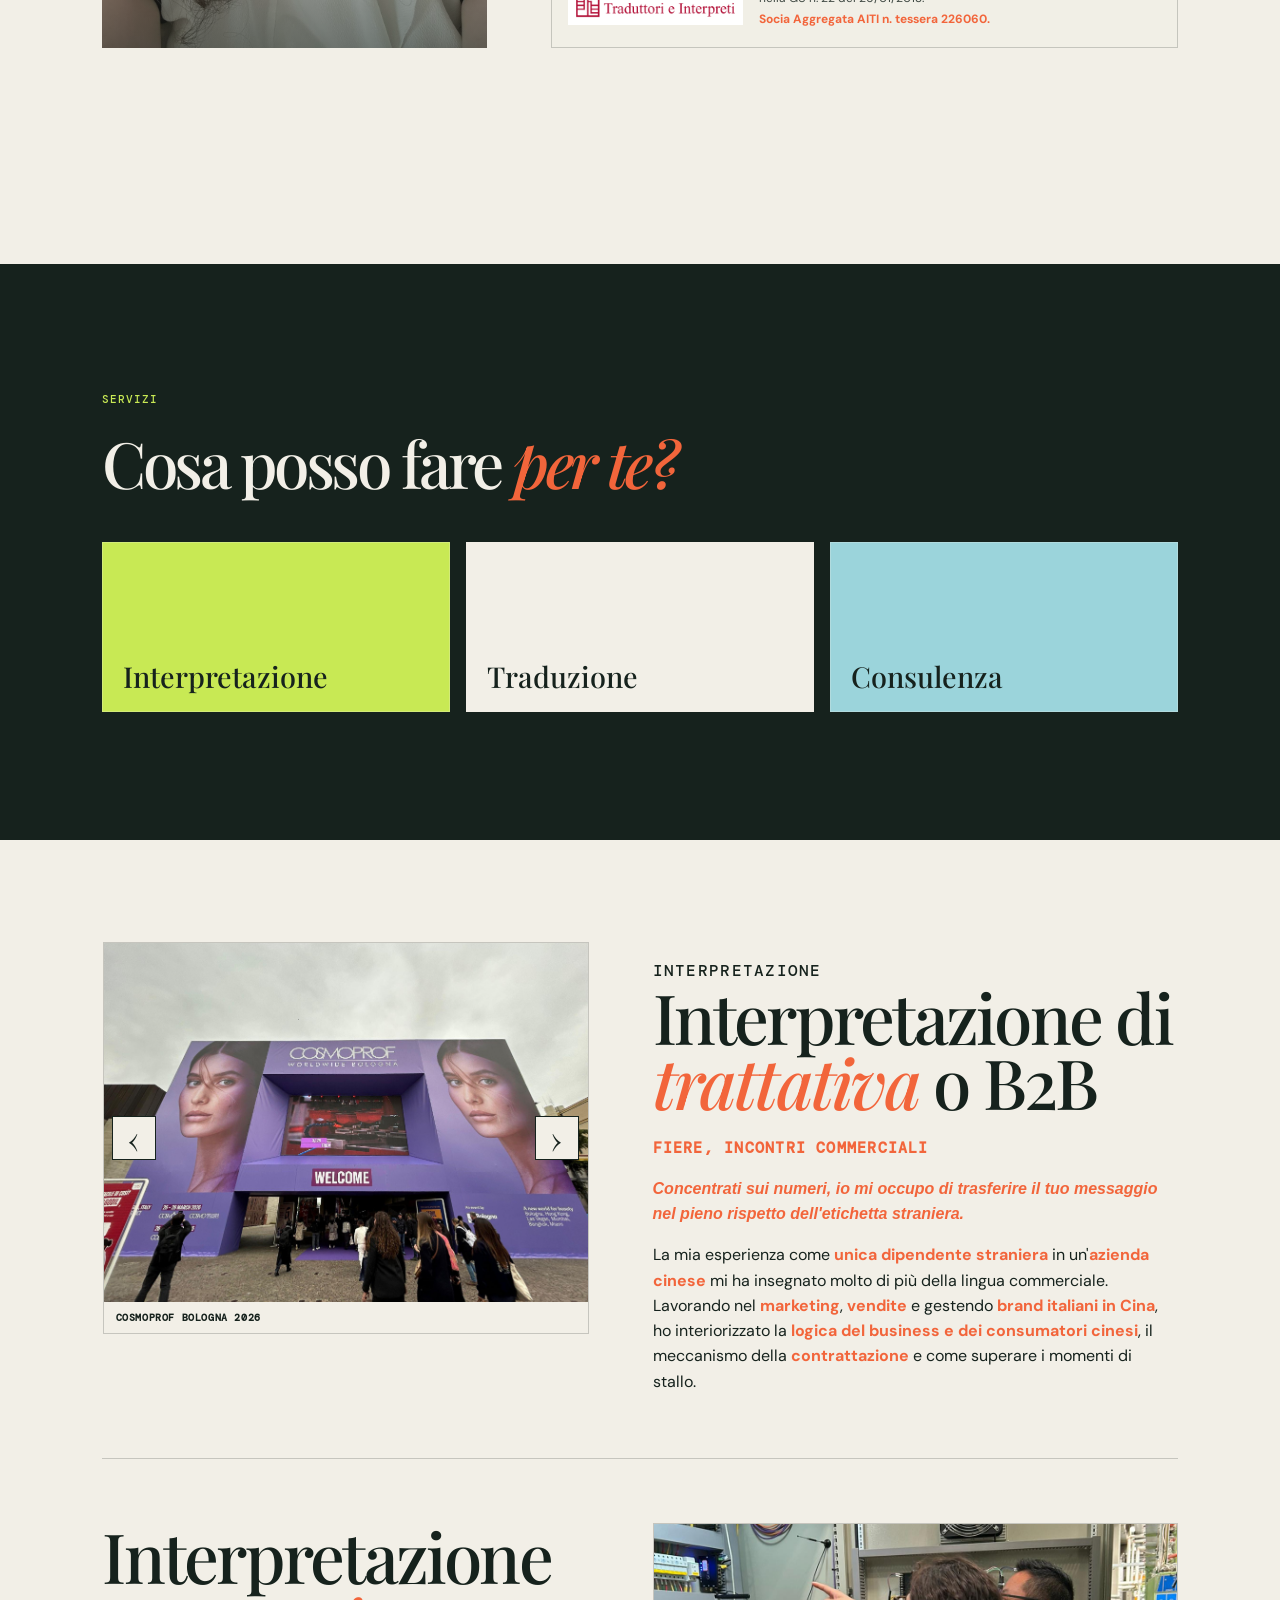
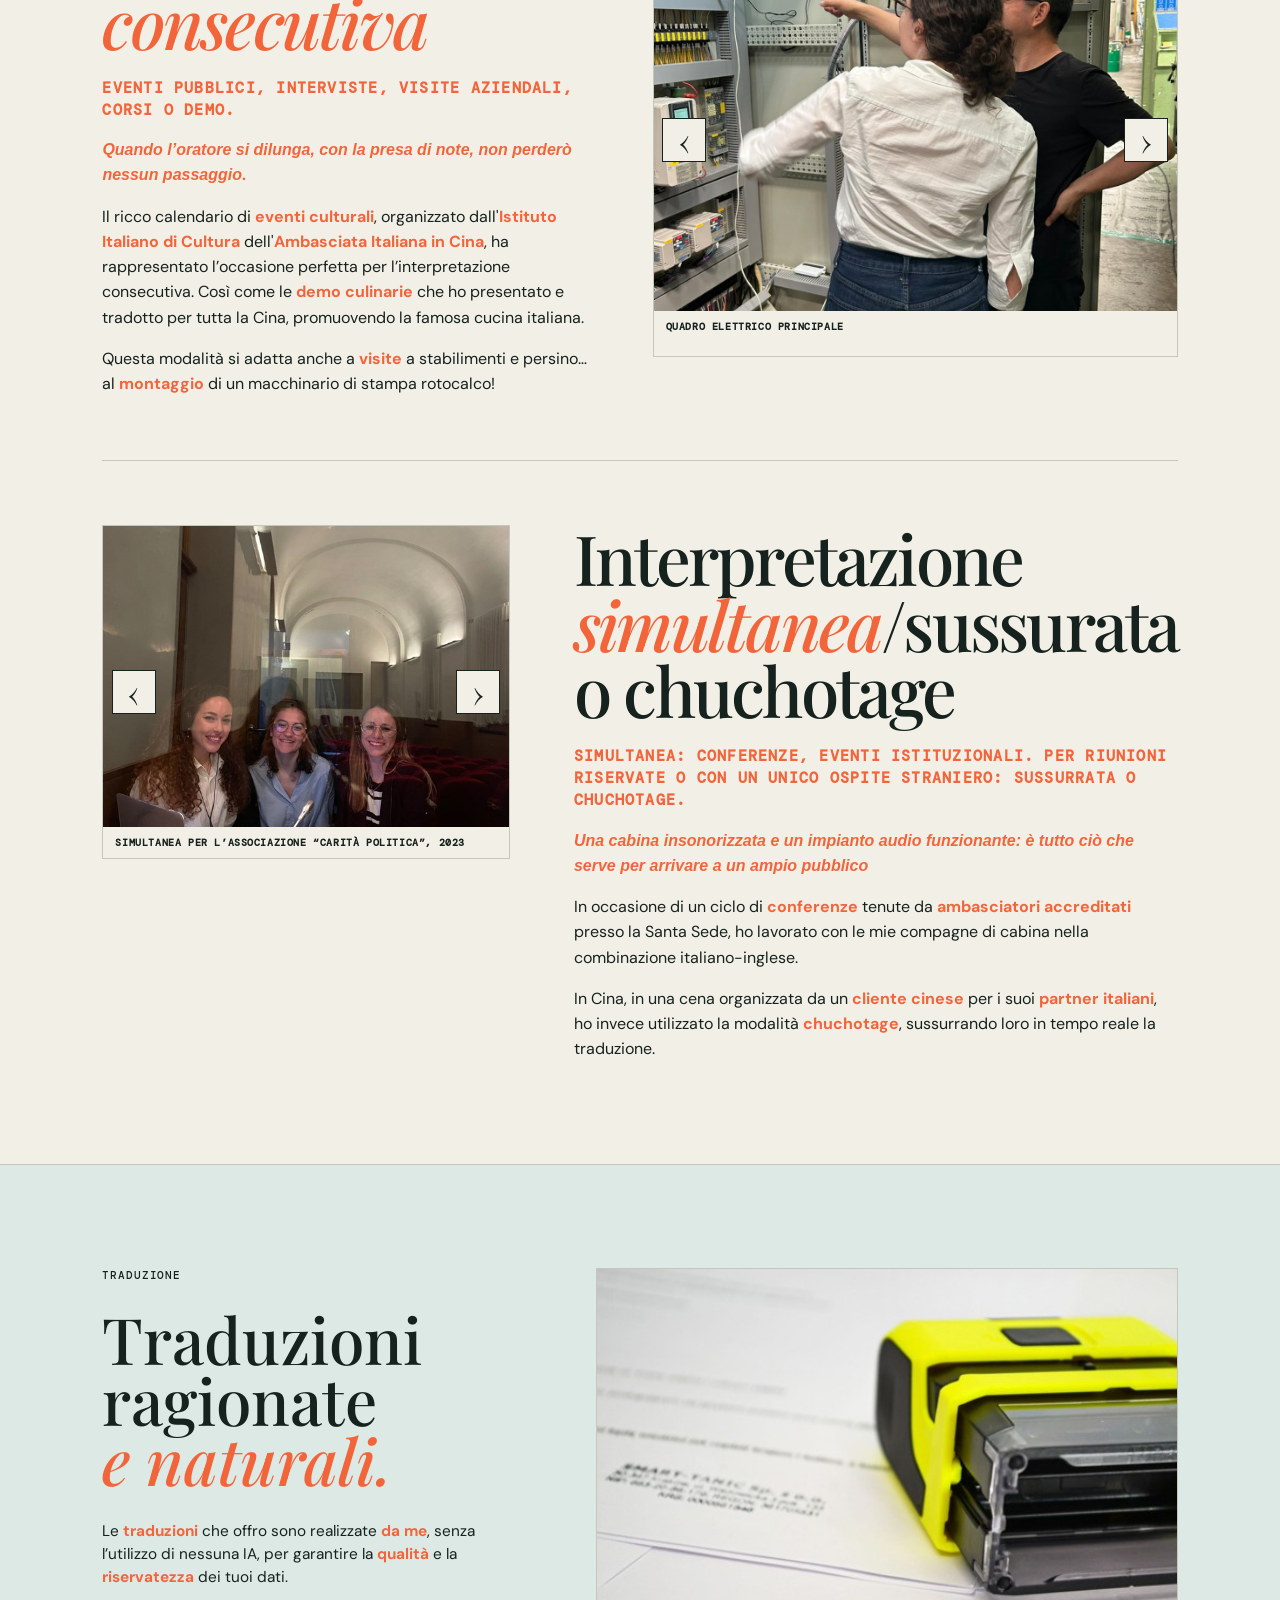
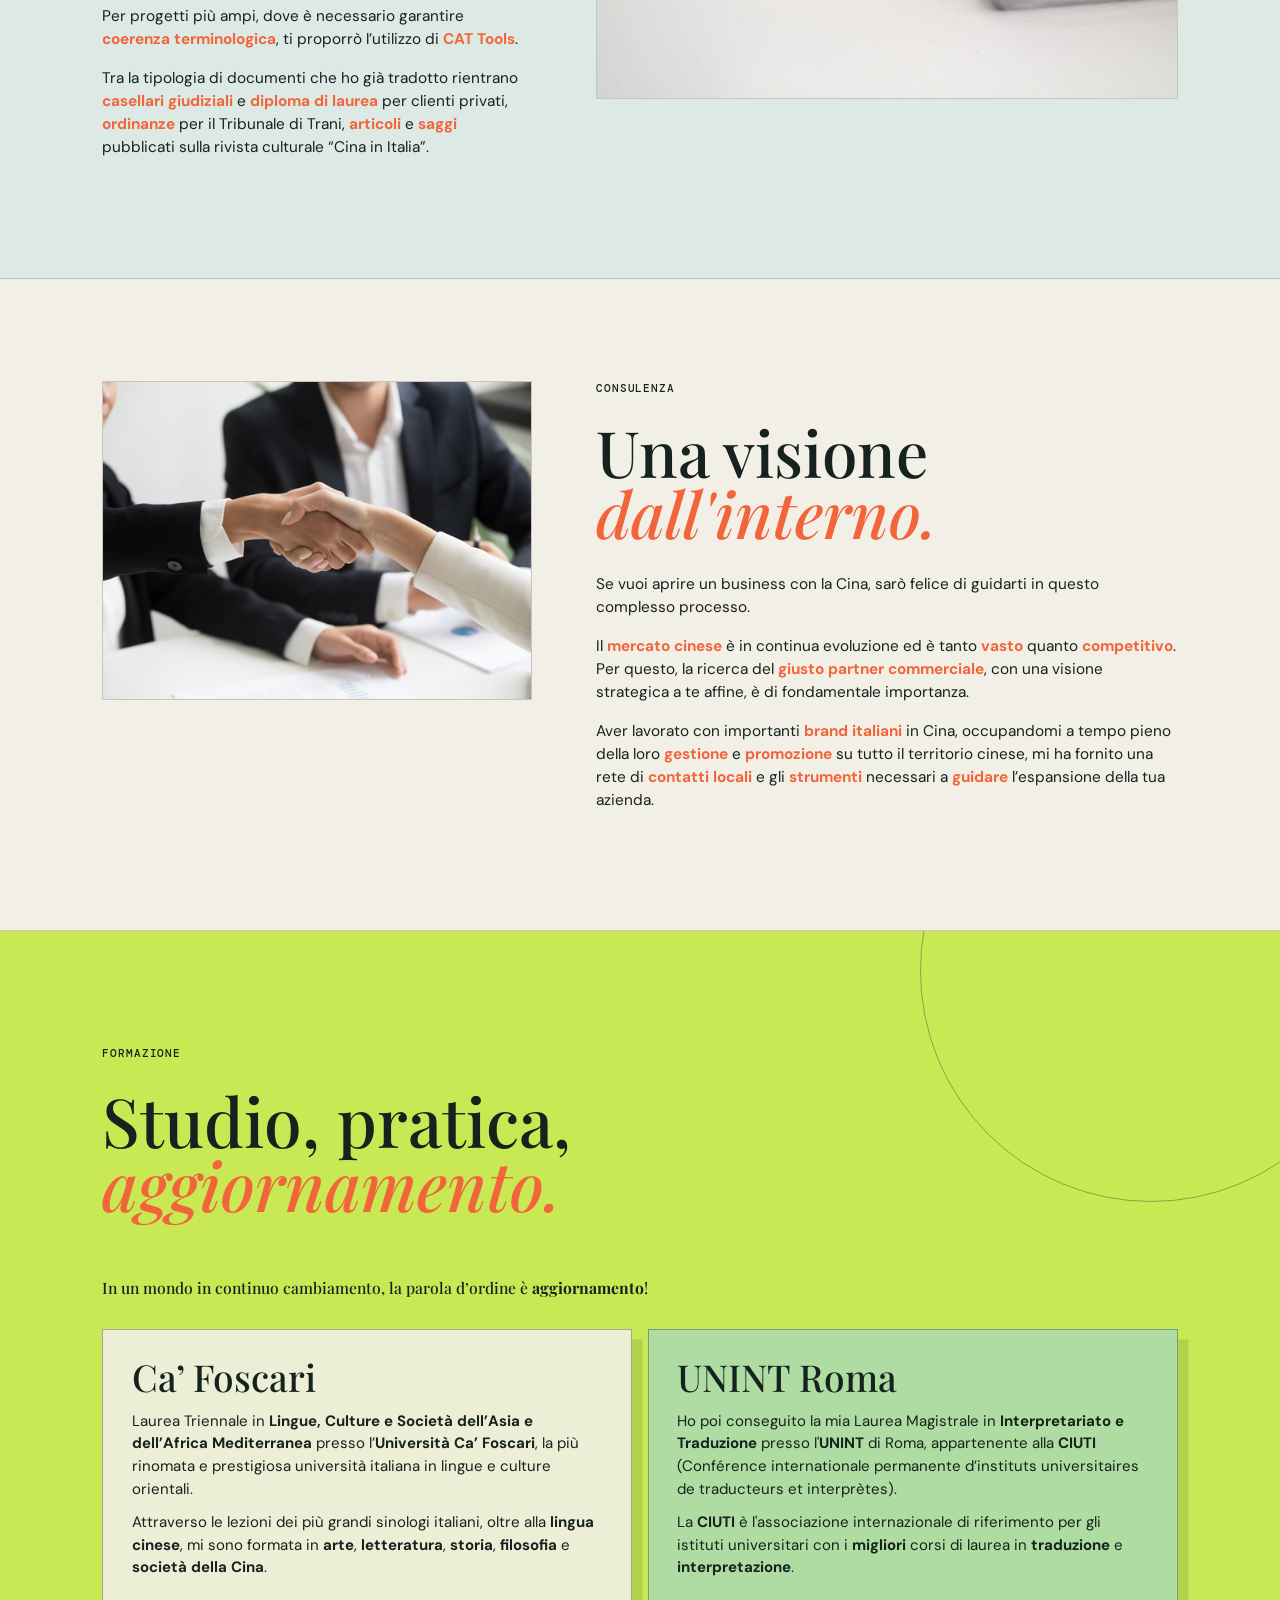
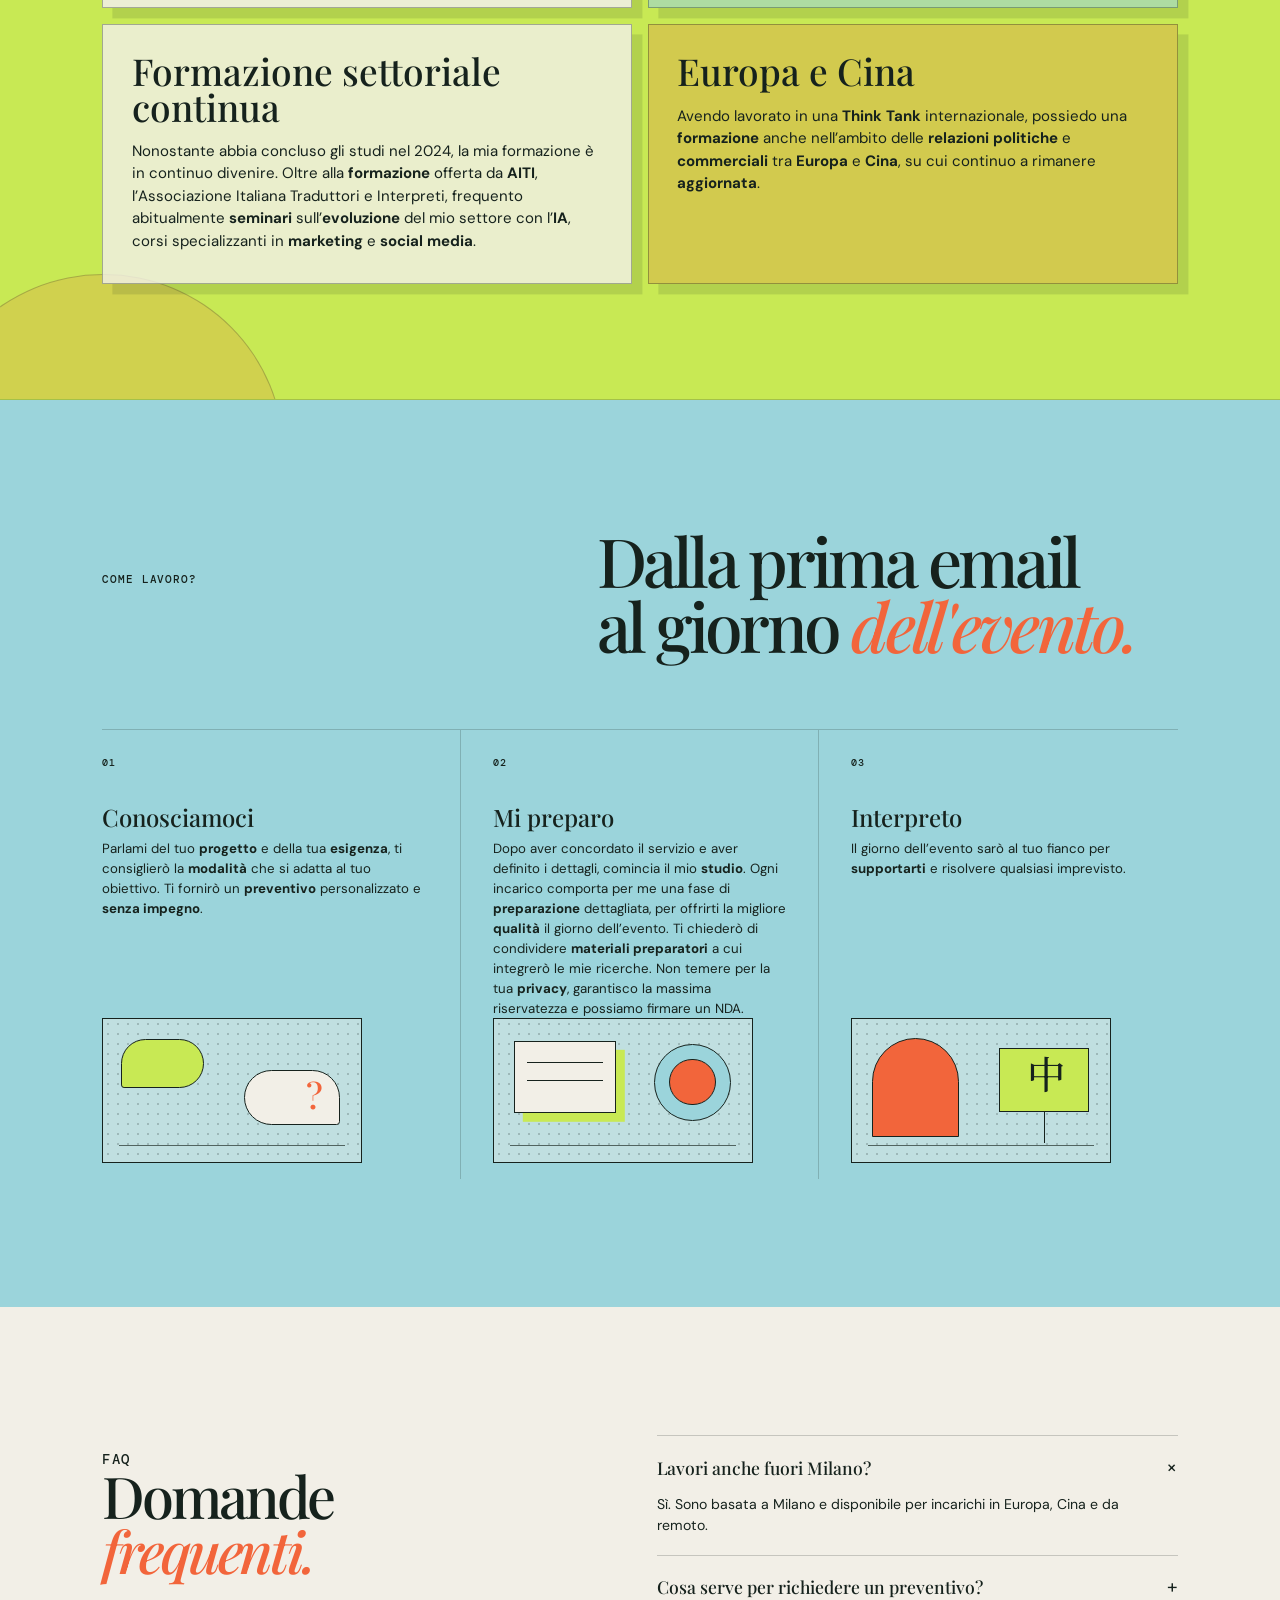
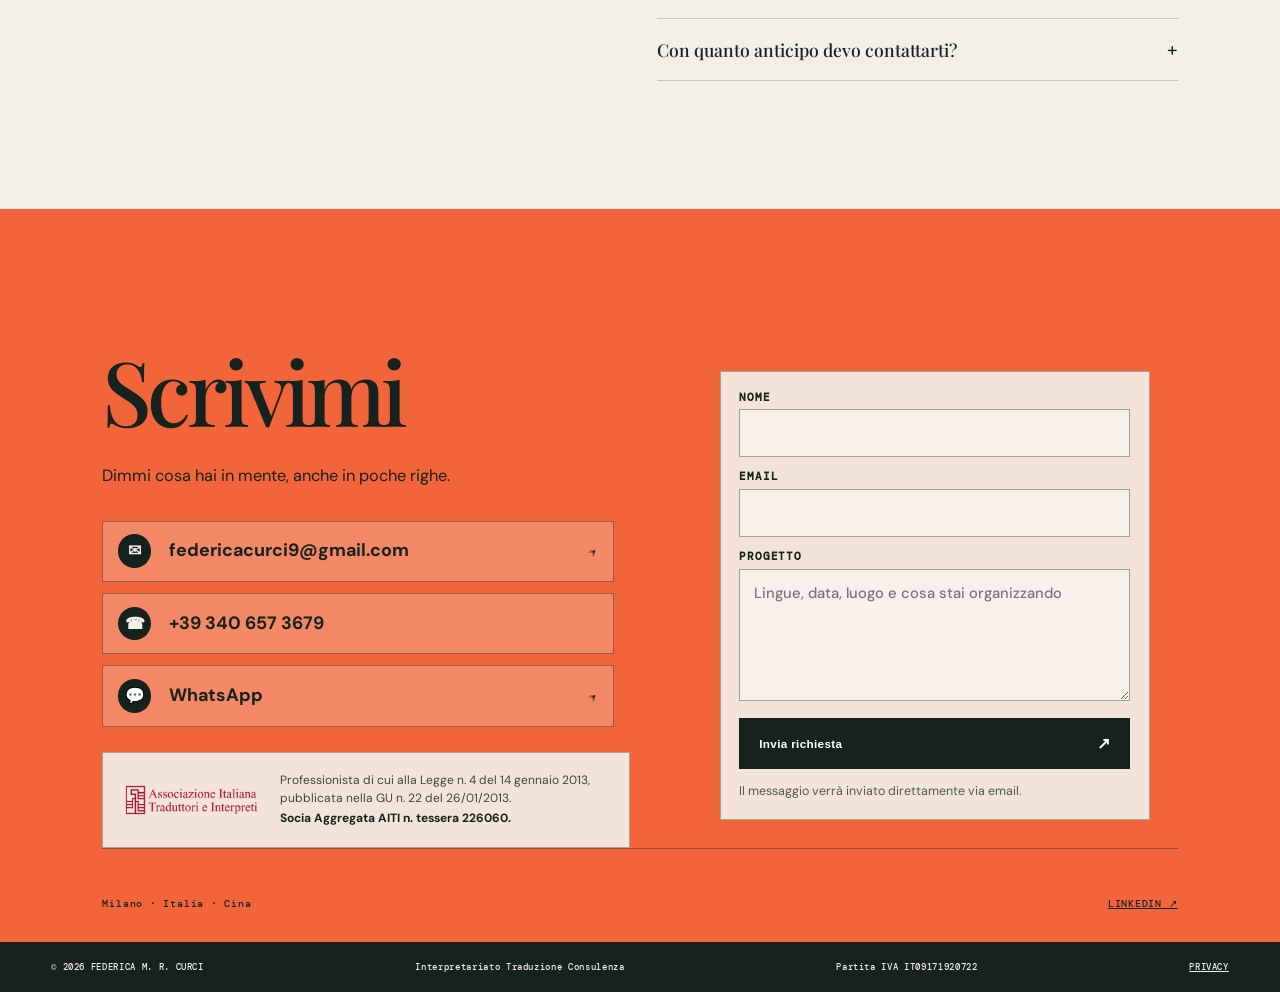
==== commit aaa54b18: "chore: update portfolio content galleries contact and CMS data" ====
--- a/index.html
+++ b/index.html
@@ -86,10 +86,10 @@
       <section id="top" class="hero section-wrap">
         <div class="hero-copy reveal">
           <p class="eyebrow hero-role"><span class="dot"></span><span>INTERPRETE E TRADUTTRICE · MILANO<br />ITALIANO/INGLESE/CINESE</span></p>
-          <h1 data-i18n-html="hero_title">Parlare la stessa lingua<br />non basta <em>sempre.</em></h1>
-          <p class="hero-intro" data-i18n="hero_intro">Sono Federica. Interpreto tra italiano, inglese e cinese perché le conversazioni importanti meritano più di una traduzione parola per parola.</p>
+          <h1 data-i18n-html="hero_title">Una comunicazione efficace,<br />oltre le <em>parole</em></h1>
+          <p class="hero-intro" data-i18n-html="hero_intro">Ciao! Sono Federica. Interpreto e traduco tra <strong>italiano</strong>, <strong>inglese</strong> e <strong>cinese</strong>, perché le conversazioni importanti meritano più di una traduzione parola per parola.</p>
           <div class="hero-actions">
-            <a class="button" href="#contact" data-i18n-html="hero_cta">Raccontami il progetto <span>↗</span></a>
+            <a class="button" href="#contact" data-i18n-html="hero_cta">Raccontami il tuo progetto <span>↗</span></a>
             <a class="text-link" href="#work" data-i18n-html="hero_link">Scopri il mio lavoro <span>↓</span></a>
           </div>
         </div>
@@ -103,12 +103,11 @@
         <div class="section-heading reveal">
           <figure class="work-heading-photo">
             <img src="content/照片.jpg" alt="Ritratto professionale di Federica Curci" loading="lazy" />
-            <figcaption>FEDERICA<br />M. R. CURCI</figcaption>
           </figure>
           <div class="section-heading-copy">
             <p class="eyebrow" data-i18n="work_eyebrow">Su di me</p>
             <h2 data-i18n-html="work_title">Perché scegliere <em>me?</em></h2>
-            <div class="about-copy" data-i18n-html="work_intro"><p>Perché per me l'interpretariato è prima di tutto una <strong>missione</strong>: il tuo <strong>successo</strong> è il mio. Perché nessun algoritmo potrà mai sostituire la mia capacità di cogliere il peso delle parole, di interpretare un silenzio e di trasmettere un'emozione.</p><p>Nel mio lavoro mi impegno a offrire <strong>qualità</strong> e <strong>professionalità</strong>: dal 2026 sono Socia Aggregata <strong>AITI</strong>, la rinomata Associazione Italiana Traduttori e Interpreti.</p><p>Dopo la Laurea Magistrale in Interpretariato e Traduzione, ho lavorato a Pechino nel 2023 all'Istituto di Cultura dell'Ambasciata d'Italia in Cina e a Shanghai nel 2025 in una Trading Company, acquisendo <strong>esperienza</strong> in <strong>marketing</strong>, <strong>vendite</strong> e <strong>brand management</strong>.</p></div>
+            <div class="about-copy" data-i18n-html="work_intro"><p>Perché per me l'interpretariato è prima di tutto una <strong>missione</strong>: il tuo <strong>successo</strong> è il mio. Perché nessun algoritmo potrà mai sostituire la mia capacità di cogliere il peso delle parole, di interpretare un silenzio e di trasmettere un'emozione.</p><p>Nel mio lavoro mi impegno a offrire <strong>qualità</strong> e <strong>professionalità</strong>: dal 2026 sono Socia Aggregata <strong>AITI</strong>, la rinomata Associazione Italiana Traduttori e Interpreti.</p><p>Dopo la Laurea Magistrale in Interpretariato e Traduzione, ho lavorato a <strong>Pechino</strong> nel 2023 all'Istituto di Cultura dell'Ambasciata d'Italia in Cina e a <strong>Shanghai</strong> nel 2025-2026 in una Trading Company, acquisendo esperienza in <strong>marketing</strong>, <strong>vendite</strong> e <strong>brand management</strong>.</p></div>
             <div class="aiti-credential reveal">
               <img src="content/aiti-pantone-intero-cropped.png" alt="Associazione Italiana Traduttori e Interpreti" loading="lazy" />
               <div>
@@ -137,9 +136,16 @@
           <div class="gallery-rail" aria-label="Galleria interpretazione di trattativa o B2B">
             <button class="gallery-nav gallery-prev" type="button" aria-label="Immagine precedente">‹</button>
             <div class="gallery-track">
-              <figure><img src="content/1767195069920.jpeg" alt="Incontro commerciale" /><figcaption>Fiere e incontri commerciali</figcaption></figure>
-              <figure><img src="content/salone.jpeg" alt="Salone professionale" /><figcaption>Interpretazione B2B</figcaption></figure>
-              <figure><img src="content/shandong 2.jpeg" alt="Stabilimento in Cina" /><figcaption>Business in Cina</figcaption></figure>
+              <figure><img src="content/1_1.jpeg" alt="Salone del Mobile Milano 2026" /><figcaption>Salone del Mobile Milano 2026</figcaption></figure>
+              <figure><img src="content/1_2.png" alt="Salone del Mobile Milano 2026" /><figcaption>Salone del Mobile Milano 2026</figcaption></figure>
+              <figure><img src="content/1_3.png" alt="Cosmoprof Bologna 2026" /><figcaption>Cosmoprof Bologna 2026</figcaption></figure>
+              <figure><img src="content/1_4.png" alt="Cosmoprof Bologna 2026" /><figcaption>Cosmoprof Bologna 2026</figcaption></figure>
+              <figure><img src="content/1_5.jpeg" alt="FHC Shanghai 2025" /><figcaption>FHC Shanghai 2025</figcaption></figure>
+              <figure><img src="content/1_6.jpeg" alt="Hotelex Shanghai 2025" /><figcaption>Hotelex Shanghai 2025</figcaption></figure>
+              <figure><img src="content/1_7.png" alt="Dilmah Shenzhen 2025" /><figcaption>Dilmah Shenzhen 2025</figcaption></figure>
+              <figure><img src="content/1_8.jpeg" alt="Sigep 2025" /><figcaption>Sigep 2025</figcaption></figure>
+              <figure><img src="content/1_9.png" alt="Cibus Parma 2024" /><figcaption>Cibus Parma 2024</figcaption></figure>
+              <figure><img src="content/1_10.png" alt="Salone del Mobile Milano 2024" /><figcaption>Salone del Mobile Milano 2024</figcaption></figure>
             </div>
             <button class="gallery-nav gallery-next" type="button" aria-label="Immagine successiva">›</button>
           </div>
@@ -148,42 +154,53 @@
             <h3>Interpretazione di <em>trattativa</em> o B2B</h3>
             <p class="mode-line">Fiere, incontri commerciali</p>
             <p><strong><em>Concentrati sui numeri, io mi occupo di trasferire il tuo messaggio nel pieno rispetto dell'etichetta straniera.</em></strong></p>
-            <p>La mia esperienza come <strong>unica dipendente straniera</strong> in un'<strong>azienda cinese</strong> mi ha insegnato molto di più della lingua commerciale. Lavorando nel <strong>marketing, vendite</strong> e gestendo <strong>brand italiani in Cina</strong>, ho interiorizzato la <strong>logica del business cinese</strong> e dei consumatori, il meccanismo della <strong>contrattazione</strong> e come superare i <strong>momenti di stallo</strong>.</p>
+            <p>La mia esperienza come <strong>unica dipendente straniera</strong> in un'<strong>azienda cinese</strong> mi ha insegnato molto di più della lingua commerciale. Lavorando nel <strong>marketing</strong>, <strong>vendite</strong> e gestendo <strong>brand italiani in Cina</strong>, ho interiorizzato la <strong>logica del business e dei consumatori cinesi</strong>, il meccanismo della <strong>contrattazione</strong> e come superare i momenti di stallo.</p>
           </div>
         </article>
-        <article class="interpretation-block reveal">
+        <article class="interpretation-block interpretation-block-reverse reveal">
           <div class="gallery-rail" aria-label="Galleria interpretazione consecutiva">
             <button class="gallery-nav gallery-prev" type="button" aria-label="Immagine precedente">‹</button>
             <div class="gallery-track">
-              <figure><img src="content/1693999477355 (1).jpeg" alt="Evento culturale a Pechino" /><figcaption>Eventi pubblici e interviste</figcaption></figure>
-              <figure><img src="content/1767195069676.jpeg" alt="Cooking demo a Shanghai" /><figcaption>Corsi e demo</figcaption></figure>
-              <figure><img src="content/stabilimento.jpeg" alt="Visita aziendale" /><figcaption>Visite aziendali</figcaption></figure>
+              <figure><img src="content/2_2.jpeg" alt="Montaggio macchinario di stampa rotocalco, Erba, 2026" /><figcaption>Montaggio macchinario di stampa rotocalco, Erba, 2026</figcaption></figure>
+              <figure><img src="content/2_1.jpeg" alt="Testa di stampa" /><figcaption>Testa di stampa</figcaption></figure>
+              <figure><img src="content/2_3.jpeg" alt="Quadro elettrico principale" /><figcaption>Quadro elettrico principale</figcaption></figure>
+              <figure><img src="content/2_4.jpeg" alt="Cooking Demo Hangzhou 2025 con il Brand Ambassador della Cirio e presidente FIC Cina" /><figcaption>Cooking Demo Hangzhou 2025 con il Brand Ambassador della Cirio e presidente FIC Cina</figcaption></figure>
+              <figure><img src="content/2_5.jpg" alt="Cooking Demo Zhengzhou 2025" /><figcaption>Cooking Demo Zhengzhou 2025</figcaption></figure>
+              <figure><img src="content/2_6.jpeg" alt="Pizza Demo Molino Dallagiovanna, Shanghai, 2025" /><figcaption>Pizza Demo Molino Dallagiovanna, Shanghai, 2025</figcaption></figure>
+              <figure><img src="content/2_7.png" alt="Cooking Demo, Fuzhou, 2025" /><figcaption>Cooking Demo, Fuzhou, 2025</figcaption></figure>
+              <figure><img src="content/2_8.jpeg" alt="Visita a uno stabilimento produttivo di pizze surgelate, Shandong, 2025" /><figcaption>Visita a uno stabilimento produttivo di pizze surgelate, Shandong, 2025</figcaption></figure>
+              <figure><img src="content/2_9.jpeg" alt="Linea produttiva stabilimento" /><figcaption>Linea produttiva stabilimento</figcaption></figure>
+              <figure><img src="content/2_10.jpeg" alt="Visita al reparto R&D di Sam’s, Nanchino, 2025" /><figcaption>Visita al reparto R&D di Sam’s, Nanchino, 2025</figcaption></figure>
+              <figure><img src="content/2_11.jpeg" alt="Visita allo stabilimento della Molisana, Molise, 2024" /><figcaption>Visita allo stabilimento della Molisana, Molise, 2024</figcaption></figure>
+              <figure><img src="content/2_12.jpeg" alt="Eventi all’Istituto Italiano di Cultura, Pechino, 2023" /><figcaption>Eventi all’Istituto Italiano di Cultura, Pechino, 2023</figcaption></figure>
+              <figure><img src="content/2_13.jpeg" alt="Pechino 2023" /><figcaption>Pechino 2023</figcaption></figure>
+              <figure><img src="content/2_14.jpg" alt="Pechino 2023" /><figcaption>Pechino 2023</figcaption></figure>
             </div>
             <button class="gallery-nav gallery-next" type="button" aria-label="Immagine successiva">›</button>
           </div>
           <div class="interpretation-copy">
             <h3>Interpretazione <em>consecutiva</em></h3>
             <p class="mode-line">Eventi pubblici, interviste, visite aziendali, corsi o demo.</p>
-            <p><strong><em>Quando l’oratore si dilunga, con la presa di note, non perderò nessun passaggio.</em></strong></p>
-            <p>Il ricco calendario di <strong>eventi culturali</strong> organizzato dall'<strong>Istituto Italiano di Cultura</strong> dell'<strong>Ambasciata Italiana in Cina</strong>, ha rappresentato l’occasione perfetta per sfruttare questa modalità. Così come le <strong>demo culinarie</strong> che ho condotto per tutta la Cina, promuovendo la famosa cucina italiana.</p>
-            <p>Questa modalità si adatta anche a <strong>visite a stabilimenti</strong> e persino…al <strong>montaggio di un macchinario di stampa rotocalco!</strong></p>
+            <p><strong><em>Quando l’oratore si dilunga, con la presa di note, non perderò nessun passaggio</em>.</strong></p>
+            <p>Il ricco calendario di <strong>eventi culturali</strong>, organizzato dall'<strong>Istituto Italiano di Cultura</strong> dell'<strong>Ambasciata Italiana in Cina</strong>, ha rappresentato l’occasione perfetta per l’interpretazione consecutiva. Così come le <strong>demo culinarie</strong> che ho presentato e tradotto per tutta la Cina, promuovendo la famosa cucina italiana.</p>
+            <p>Questa modalità si adatta anche a <strong>visite</strong> a stabilimenti e persino…al <strong>montaggio</strong> di un macchinario di stampa rotocalco!</p>
           </div>
         </article>
         <article class="interpretation-block reveal">
           <div class="gallery-rail" aria-label="Galleria interpretazione simultanea, sussurrata o chuchotage">
             <button class="gallery-nav gallery-prev" type="button" aria-label="Immagine precedente">‹</button>
             <div class="gallery-track">
-              <figure><img src="content/1777366544970.jpeg" alt="Fiera professionale" /><figcaption>Conferenze</figcaption></figure>
-              <figure><img src="content/shandong.jpeg" alt="Ambiente tecnico in Cina" /><figcaption>Eventi istituzionali</figcaption></figure>
-              <figure><img src="content/1767195069920.jpeg" alt="Incontro commerciale" /><figcaption>Chuchotage</figcaption></figure>
+              <figure><img src="content/3_1.jpg" alt="Simultanea per l’associazione Carità Politica, 2023" /><figcaption>Simultanea per l’associazione “Carità Politica”, 2023</figcaption></figure>
+              <figure><img src="content/3_2.jpg" alt="Chuchotage tra cliente cinese e partner italiani, 2025" /><figcaption>Chuchotage tra cliente cinese e partner italiani, 2025</figcaption></figure>
             </div>
             <button class="gallery-nav gallery-next" type="button" aria-label="Immagine successiva">›</button>
           </div>
           <div class="interpretation-copy">
             <h3>Interpretazione <em>simultanea</em>/sussurata o chuchotage</h3>
-            <p class="mode-line">Conferenze, eventi istituzionali.</p>
-            <p><strong><em>Una cabina insonorizzata e un impianto audio funzionante: è tutto ciò che mi serve.</em></strong></p>
-            <p>In occasione di un ciclo di <strong>conferenze</strong> tenute da <strong>ambasciatori accreditati</strong> presso la Santa Sede, ho lavorato con le mie compagne di cabina nella combinazione italiano-inglese. In Cina, in una cena organizzata da un <strong>cliente cinese</strong>, con solo due <strong>ospiti italiani</strong>, ho invece utilizzato la <strong>modalità chuchotage</strong>, sussurrando loro in tempo reale la traduzione.</p>
+            <p class="mode-line">Simultanea: conferenze, eventi istituzionali. Per riunioni riservate o con un unico ospite straniero: sussurrata o chuchotage.</p>
+            <p><strong><em>Una cabina insonorizzata e un impianto audio funzionante: è tutto ciò che serve per arrivare a un ampio pubblico</em></strong></p>
+            <p>In occasione di un ciclo di <strong>conferenze</strong> tenute da <strong>ambasciatori accreditati</strong> presso la Santa Sede, ho lavorato con le mie compagne di cabina nella combinazione italiano-inglese.</p>
+            <p>In Cina, in una cena organizzata da un <strong>cliente cinese</strong> per i suoi <strong>partner italiani</strong>, ho invece utilizzato la modalità <strong>chuchotage</strong>, sussurrando loro in tempo reale la traduzione.</p>
           </div>
         </article>
       </section>
@@ -193,28 +210,28 @@
           <p class="eyebrow">Traduzione</p>
           <h2>Traduzioni ragionate<br /><em>e naturali.</em></h2>
           <div class="service-text">
-            <p>Le mie traduzioni sono realizzate da me, senza nessuna IA, per garantire qualità e la riservatezza dei tuoi dati.</p>
-            <p>Per progetti più ampi, dove è necessario garantire coerenza terminologica, ti chiederò l’autorizzazione per utilizzare CAT Tools.</p>
+            <p>Le <strong>traduzioni</strong> che offro sono realizzate <strong>da me</strong>, senza l’utilizzo di nessuna IA, per garantire la <strong>qualità</strong> e la <strong>riservatezza</strong> dei tuoi dati.</p>
+            <p>Per progetti più ampi, dove è necessario garantire <strong>coerenza terminologica</strong>, ti proporrò l’utilizzo di <strong>CAT Tools</strong>.</p>
+            <p>Tra la tipologia di documenti che ho già tradotto rientrano <strong>casellari giudiziali</strong> e <strong>diploma di laurea</strong> per clienti privati, <strong>ordinanze</strong> per il Tribunale di Trani, <strong>articoli</strong> e <strong>saggi</strong> pubblicati sulla rivista culturale “Cina in Italia”.</p>
           </div>
         </div>
         <figure class="service-single-image reveal">
-          <img src="content/Molisana.jpeg" alt="Materiali editoriali e di brand" />
-          <figcaption>Brand food italiani · adattamento e precisione terminologica</figcaption>
+          <img src="content/4.jpg" alt="Documenti tradotti e materiali editoriali" />
         </figure>
       </section>
 
-      <section id="consulenza" class="service-gallery service-detail section-wrap">
+      <section id="consulenza" class="service-gallery service-gallery-reverse service-detail section-wrap">
         <div class="gallery-copy reveal">
           <p class="eyebrow">Consulenza</p>
           <h2>Una visione<br /><em>dall'interno.</em></h2>
           <div class="service-text">
             <p>Se vuoi aprire un business con la Cina, sarò felice di guidarti in questo complesso processo.</p>
-            <p>Il mercato cinese è tanto vasto quanto competitivo e trovare il giusto partner commerciale, con una visione strategica a te affine, fa la differenza. Aver lavorato con brand italiani in Cina, occupandomi a tempo pieno della loro gestione e promozione su tutto il territorio, mi ha fornito gli strumenti necessari ad affiancarti in questo percorso.</p>
+            <p>Il <strong>mercato cinese</strong> è in continua evoluzione ed è tanto <strong>vasto</strong> quanto <strong>competitivo</strong>. Per questo, la ricerca del <strong>giusto partner commerciale</strong>, con una visione strategica a te affine, è di fondamentale importanza.</p>
+            <p>Aver lavorato con importanti <strong>brand italiani</strong> in Cina, occupandomi a tempo pieno della loro <strong>gestione</strong> e <strong>promozione</strong> su tutto il territorio cinese, mi ha fornito una rete di <strong>contatti locali</strong> e gli <strong>strumenti</strong> necessari a <strong>guidare</strong> l’espansione della tua azienda.</p>
           </div>
         </div>
         <figure class="service-single-image reveal">
-          <img src="content/stabilimento.jpeg" alt="Visita aziendale" />
-          <figcaption>Visite aziendali · contesto e mediazione culturale</figcaption>
+          <img src="content/5.png" alt="Consulenza per business con la Cina" />
         </figure>
       </section>
 
@@ -224,32 +241,32 @@
           <h2>Studio, pratica,<br /><em>aggiornamento.</em></h2>
         </div>
         <div class="formation-copy reveal">
-          <p class="formation-lead">In un mondo in continuo cambiamento, la parola d’ordine è aggiornamento!</p>
+          <p class="formation-lead">In un mondo in continuo cambiamento, la parola d’ordine è <strong>aggiornamento</strong>!</p>
           <div class="formation-flow">
             <article>
               <h3>Ca’ Foscari</h3>
-              <p>Laurea Triennale in Lingue, Culture e Società dell’Asia e dell’Africa Mediterranea presso l’Università Ca’ Foscari, la più prestigiosa università italiana in lingue e culture orientali.</p>
-              <p>Attraverso le lezioni dei più rinomati sinologi italiani, oltre alla lingua cinese, mi sono formata in arte, letteratura, storia, filosofia e società della Cina.</p>
+              <p>Laurea Triennale in <strong>Lingue, Culture e Società dell’Asia e dell’Africa Mediterranea</strong> presso l’<strong>Università Ca’ Foscari</strong>, la più rinomata e prestigiosa università italiana in lingue e culture orientali.</p>
+              <p>Attraverso le lezioni dei più grandi sinologi italiani, oltre alla <strong>lingua cinese</strong>, mi sono formata in <strong>arte</strong>, <strong>letteratura</strong>, <strong>storia</strong>, <strong>filosofia</strong> e <strong>società della Cina</strong>.</p>
             </article>
             <article>
               <h3>UNINT Roma</h3>
-              <p>Ho poi conseguito la mia Laurea Magistrale in Interpretariato e Traduzione presso l'UNINT di Roma, appartenente alla CIUTI (Conférence internationale permanente d’instituts universitaires de traducteurs et interprètes).</p>
-              <p>CIUTI è l'associazione internazionale di riferimento per gli istituti universitari con i migliori corsi di laurea in traduzione e interpretazione.</p>
+              <p>Ho poi conseguito la mia Laurea Magistrale in <strong>Interpretariato e Traduzione</strong> presso l'<strong>UNINT</strong> di Roma, appartenente alla <strong>CIUTI</strong> (Conférence internationale permanente d’instituts universitaires de traducteurs et interprètes).</p>
+              <p>La <strong>CIUTI</strong> è l'associazione internazionale di riferimento per gli istituti universitari con i <strong>migliori</strong> corsi di laurea in <strong>traduzione</strong> e <strong>interpretazione</strong>.</p>
             </article>
             <article>
-              <h3>Formazione continua</h3>
-              <p>Nonostante abbia concluso gli studi nel 2024, la mia formazione è in continuo divenire. Frequento abitualmente seminari sull’evoluzione del mio settore con l’IA, masterclass di marketing e social media.</p>
+              <h3>Formazione settoriale continua</h3>
+              <p>Nonostante abbia concluso gli studi nel 2024, la mia formazione è in continuo divenire. Oltre alla <strong>formazione</strong> offerta da <strong>AITI</strong>, l’Associazione Italiana Traduttori e Interpreti, frequento abitualmente <strong>seminari</strong> sull’<strong>evoluzione</strong> del mio settore con l’<strong>IA</strong>, corsi specializzanti in <strong>marketing</strong> e <strong>social media</strong>.</p>
             </article>
             <article>
               <h3>Europa e Cina</h3>
-              <p>Avendo lavorato in una Think Tank internazionale, ho una formazione anche sulle relazioni politiche e commerciali tra Europa e Cina, che continuo a seguire da vicino.</p>
+              <p>Avendo lavorato in una <strong>Think Tank</strong> internazionale, possiedo una <strong>formazione</strong> anche nell’ambito delle <strong>relazioni politiche</strong> e <strong>commerciali</strong> tra <strong>Europa</strong> e <strong>Cina</strong>, su cui continuo a rimanere <strong>aggiornata</strong>.</p>
             </article>
           </div>
         </div>
       </section>
 
       <section id="process" class="process">
-        <div class="section-wrap"><div class="process-heading reveal"><p class="eyebrow">Come lavoro?</p><h2>Dalla prima email<br />al giorno <em>dell'evento.</em></h2></div><ol class="process-list reveal"><li><span>01</span><h3>Conosciamoci</h3><p>Parlami del tuo progetto e della tua esigenza, ti consiglierò la modalità che si adatta al tuo obiettivo. Ti fornirò un preventivo personalizzato e senza impegno.</p><div class="process-graphic process-graphic-talk" aria-hidden="true"><i></i><i></i><b>?</b></div></li><li><span>02</span><h3>Mi preparo</h3><p>Dopo aver concordato il servizio e aver definito i dettagli, comincia il mio studio. Ogni incarico comporta per me una fase di preparazione dettagliata, per offrirti la migliore qualità il giorno dell’evento. Ti chiederò di condividere materiali preparatori a cui integrerò le mie ricerche. Non temere per la tua privacy, garantisco la massima riservatezza e possiamo firmare un NDA.</p><div class="process-graphic process-graphic-prepare" aria-hidden="true"><i></i><i></i><b></b></div></li><li><span>03</span><h3>Interpreto</h3><p>Il giorno dell’evento sarò al tuo fianco per supportarti e risolvere qualsiasi imprevisto.</p><div class="process-graphic process-graphic-live" aria-hidden="true"><i></i><i></i><b>中</b></div></li></ol></div>
+        <div class="section-wrap"><div class="process-heading reveal"><p class="eyebrow">Come lavoro?</p><h2>Dalla prima email<br />al giorno <em>dell'evento.</em></h2></div><ol class="process-list reveal"><li><span>01</span><h3>Conosciamoci</h3><p>Parlami del tuo <strong>progetto</strong> e della tua <strong>esigenza</strong>, ti consiglierò la <strong>modalità</strong> che si adatta al tuo obiettivo. Ti fornirò un <strong>preventivo</strong> personalizzato e <strong>senza impegno</strong>.</p><div class="process-graphic process-graphic-talk" aria-hidden="true"><i></i><i></i><b>?</b></div></li><li><span>02</span><h3>Mi preparo</h3><p>Dopo aver concordato il servizio e aver definito i dettagli, comincia il mio <strong>studio</strong>. Ogni incarico comporta per me una fase di <strong>preparazione</strong> dettagliata, per offrirti la migliore <strong>qualità</strong> il giorno dell’evento. Ti chiederò di condividere <strong>materiali preparatori</strong> a cui integrerò le mie ricerche. Non temere per la tua <strong>privacy</strong>, garantisco la massima riservatezza e possiamo firmare un NDA.</p><div class="process-graphic process-graphic-prepare" aria-hidden="true"><i></i><i></i><b></b></div></li><li><span>03</span><h3>Interpreto</h3><p>Il giorno dell’evento sarò al tuo fianco per <strong>supportarti</strong> e risolvere qualsiasi imprevisto.</p><div class="process-graphic process-graphic-live" aria-hidden="true"><i></i><i></i><b>中</b></div></li></ol></div>
       </section>
 
       <section class="faq section-wrap"><div class="faq-intro reveal"><p class="eyebrow">FAQ</p><h2>Domande <em>frequenti.</em></h2></div><div class="faq-list reveal"><details open><summary>Lavori anche fuori Milano?<b>+</b></summary><p>Sì. Sono basata a Milano e disponibile per incarichi in Europa, Cina e da remoto.</p></details><details><summary>Cosa serve per richiedere un preventivo?<b>+</b></summary><p>Indicami date, sede o piattaforma, lingue, formato dell'evento. Ti risponderò con una proposta mirata entro 24 ore.</p></details><details><summary>Con quanto anticipo devo contattarti?<b>+</b></summary><p>Non appena hai la conferma dell’evento, scrivimi pure. Ma non preoccuparti, accetto richieste anche a stretto giro. Qualora non fossi disponibile per la tua data, ti consiglierò un* colleg* fidat*.</p></details></div></section>
@@ -257,10 +274,13 @@
       <section id="contact" class="contact section-wrap">
         <div class="contact-grid">
           <div class="contact-copy">
-            <p class="eyebrow reveal"><span class="dot"></span><span data-i18n="contact_eyebrow">Disponibile per nuove collaborazioni</span></p>
             <h2 class="reveal" data-i18n-html="contact_title">Scrivimi</h2>
-            <p class="contact-note reveal" data-i18n="contact_note">Dimmi cosa hai in mente, anche in poche righe. Ti dirò il modo migliore per iniziare.</p>
-            <a class="contact-email reveal" href="mailto:federicacurci9@gmail.com">federicacurci9@gmail.com <span>↗</span></a>
+            <p class="contact-note reveal" data-i18n="contact_note">Dimmi cosa hai in mente, anche in poche righe.</p>
+            <div class="contact-channels reveal">
+              <a class="contact-email" href="mailto:federicacurci9@gmail.com"><span class="contact-icon">✉</span><span>federicacurci9@gmail.com</span><span class="contact-arrow">↗</span></a>
+              <a href="tel:+393406573679"><span class="contact-icon">☎</span><span>+39 340 657 3679</span></a>
+              <a href="https://wa.me/393406573679" target="_blank" rel="noreferrer"><span class="contact-icon">💬</span><span>WhatsApp</span><span class="contact-arrow">↗</span></a>
+            </div>
             <div class="aiti-credential aiti-credential-contact reveal">
               <img src="content/aiti-pantone-intero-cropped.png" alt="Associazione Italiana Traduttori e Interpreti" loading="lazy" />
               <div>
--- a/photo-overrides.css
+++ b/photo-overrides.css
@@ -75,6 +75,8 @@
 .interpretation-heading h2 em{color:var(--orange)}
 .interpretation-heading .service-text{margin-top:0}
 .interpretation-block{display:grid;grid-template-columns:1fr 1.08fr;gap:5vw;align-items:start;padding:clamp(2.5rem,5vw,4.5rem) 0;border-top:1px solid var(--line)}
+.interpretation-block-reverse .gallery-rail{grid-column:2}
+.interpretation-block-reverse .interpretation-copy{grid-column:1;grid-row:1}
 .interpretation-block:first-child{border-top:0;padding-top:0}
 .interpretation-block:last-child{padding-bottom:0}
 .interpretation-block .gallery-track figure{flex-basis:100%}
@@ -95,6 +97,8 @@
 .gallery-nav:hover{background:var(--orange)}
 .gallery-prev{left:.6rem}
 .gallery-next{right:.6rem}
+.service-gallery-reverse .gallery-copy{grid-column:2;grid-row:1}
+.service-gallery-reverse .service-single-image{grid-column:1;grid-row:1}
 .formation{padding-top:clamp(5rem,9vw,10rem);padding-bottom:clamp(5rem,9vw,10rem);border-bottom:1px solid var(--line);background:var(--lime);position:relative;overflow:hidden}
 .formation:before{content:"";position:absolute;right:-8vw;top:-18%;width:36vw;aspect-ratio:1;border:1px solid rgba(22,34,29,.35);border-radius:50%}
 .formation:after{content:"";position:absolute;left:-6vw;bottom:-22%;width:28vw;aspect-ratio:1;border:1px solid rgba(22,34,29,.22);border-radius:50%;background:rgba(242,101,59,.18)}
@@ -141,6 +145,12 @@
 .contact-form input,.contact-form textarea{width:100%;border:1px solid rgba(22,34,29,.38);background:rgba(255,255,255,.45);color:var(--ink);font:500 .92rem var(--sans);padding:.8rem .85rem;border-radius:0;outline:none}
 .contact-form input:focus,.contact-form textarea:focus{border-color:var(--ink);box-shadow:0 0 0 2px rgba(22,34,29,.12)}
 .contact-form textarea{resize:vertical;min-height:132px}
+.contact-channels{display:grid;gap:.7rem;margin-top:1.2rem;max-width:32rem}
+.contact-channels a{display:grid;grid-template-columns:2.35rem 1fr auto;align-items:center;gap:.85rem;width:100%;max-width:none;color:var(--ink);text-decoration:none;border:1px solid rgba(22,34,29,.42);border-bottom:1px solid rgba(22,34,29,.42);background:rgba(242,239,231,.25);padding:.8rem .9rem;font:700 clamp(.98rem,1.4vw,1.24rem)/1.2 var(--sans);overflow-wrap:anywhere}
+.contact-channels a:hover{background:var(--paper)}
+.contact-channels a span{font-family:var(--sans)}
+.contact-channels .contact-icon{display:grid;place-items:center;width:2.1rem;height:2.1rem;border-radius:50%;background:var(--ink);color:var(--paper);font-size:1rem;line-height:1}
+.contact-channels .contact-arrow{font-family:var(--serif);font-size:1.15rem}
 .honeypot{display:none}
 .contact-form .button{border:0;justify-content:space-between;cursor:pointer;margin-top:.2rem}
 .contact-form .button:disabled{cursor:wait;opacity:.72}
@@ -155,9 +165,11 @@
   .case-card{grid-template-columns:1fr}
   .service-buttons{grid-template-columns:1fr}
   .service-gallery{display:block}
+  .service-gallery-reverse .gallery-copy,.service-gallery-reverse .service-single-image{grid-column:auto;grid-row:auto}
   .gallery-rail{margin-top:2rem}
   .gallery-track figure{flex-basis:82vw}
   .interpretation-heading,.interpretation-block{display:block}
+  .interpretation-block-reverse .gallery-rail,.interpretation-block-reverse .interpretation-copy{grid-column:auto;grid-row:auto}
   .interpretation-heading .service-text{margin-top:1.5rem}
   .interpretation-block .gallery-track figure{flex-basis:82vw}
   .interpretation-copy{margin-top:2rem}
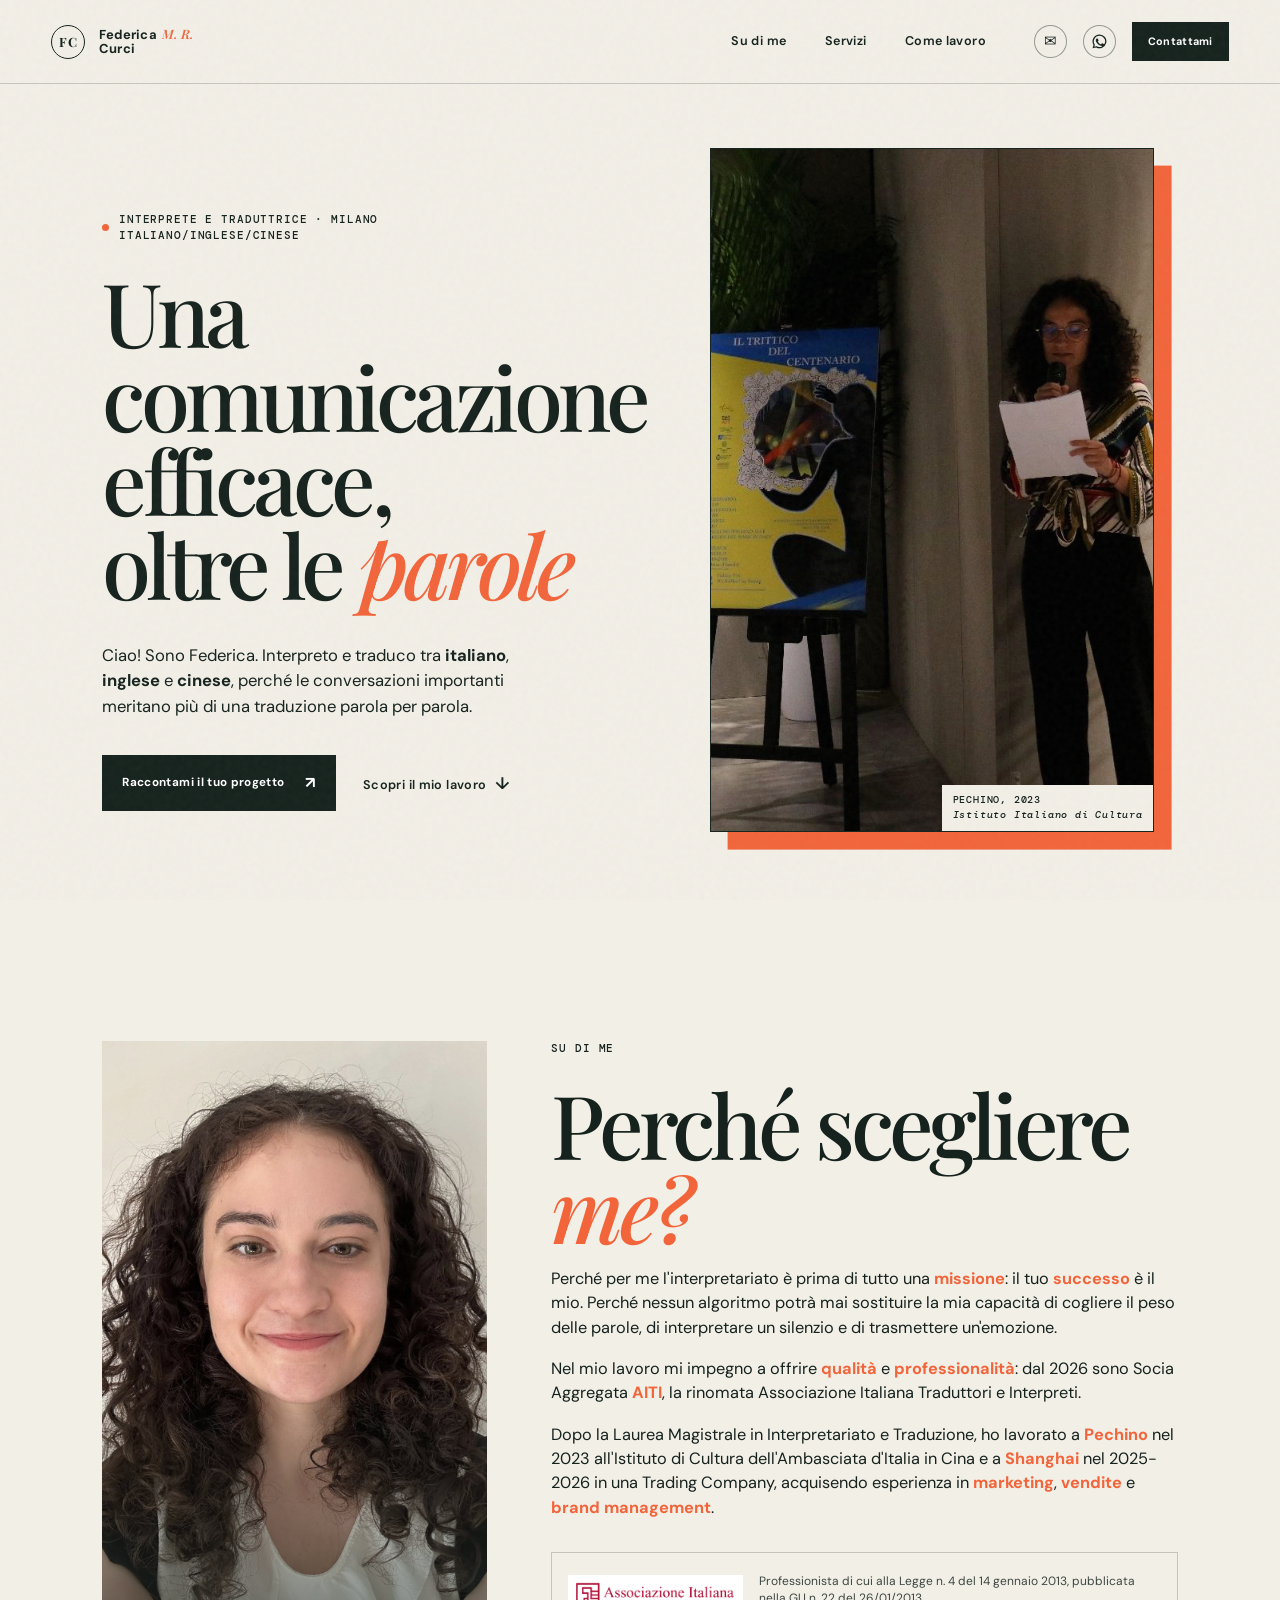
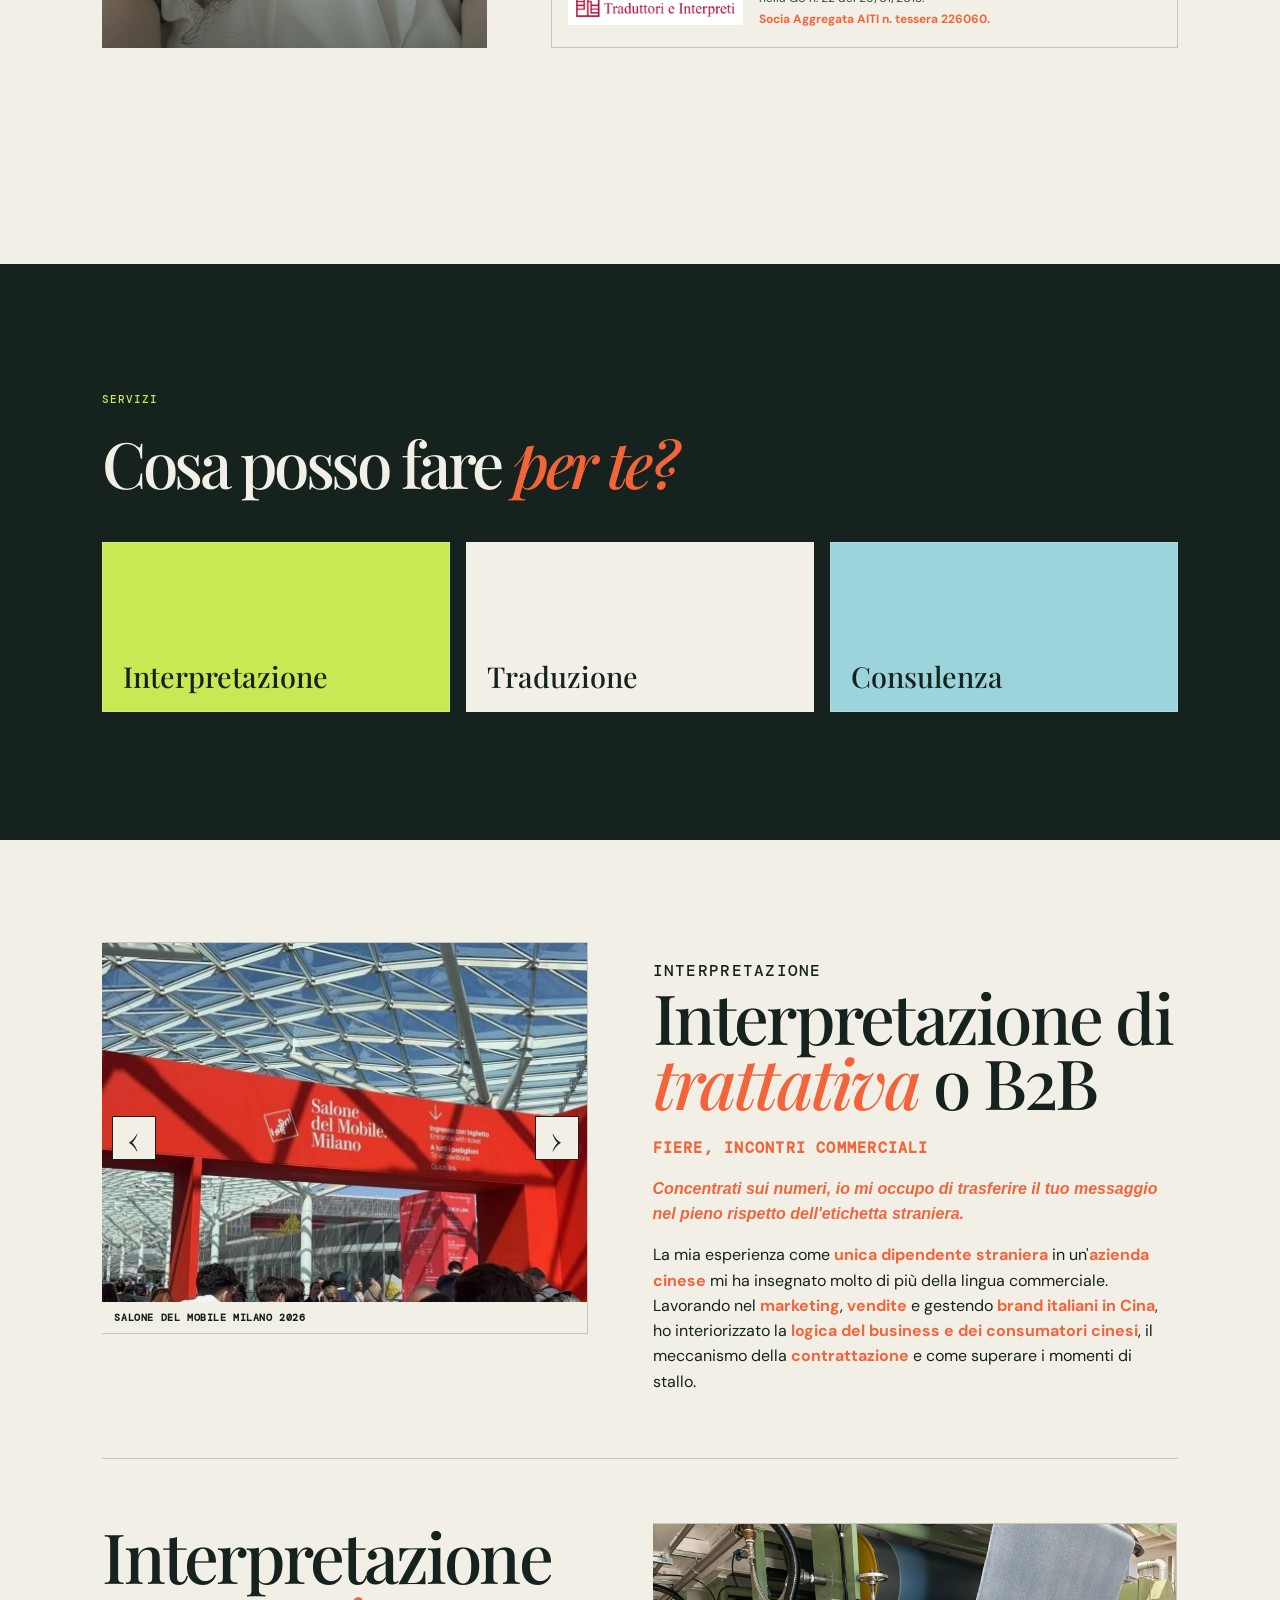
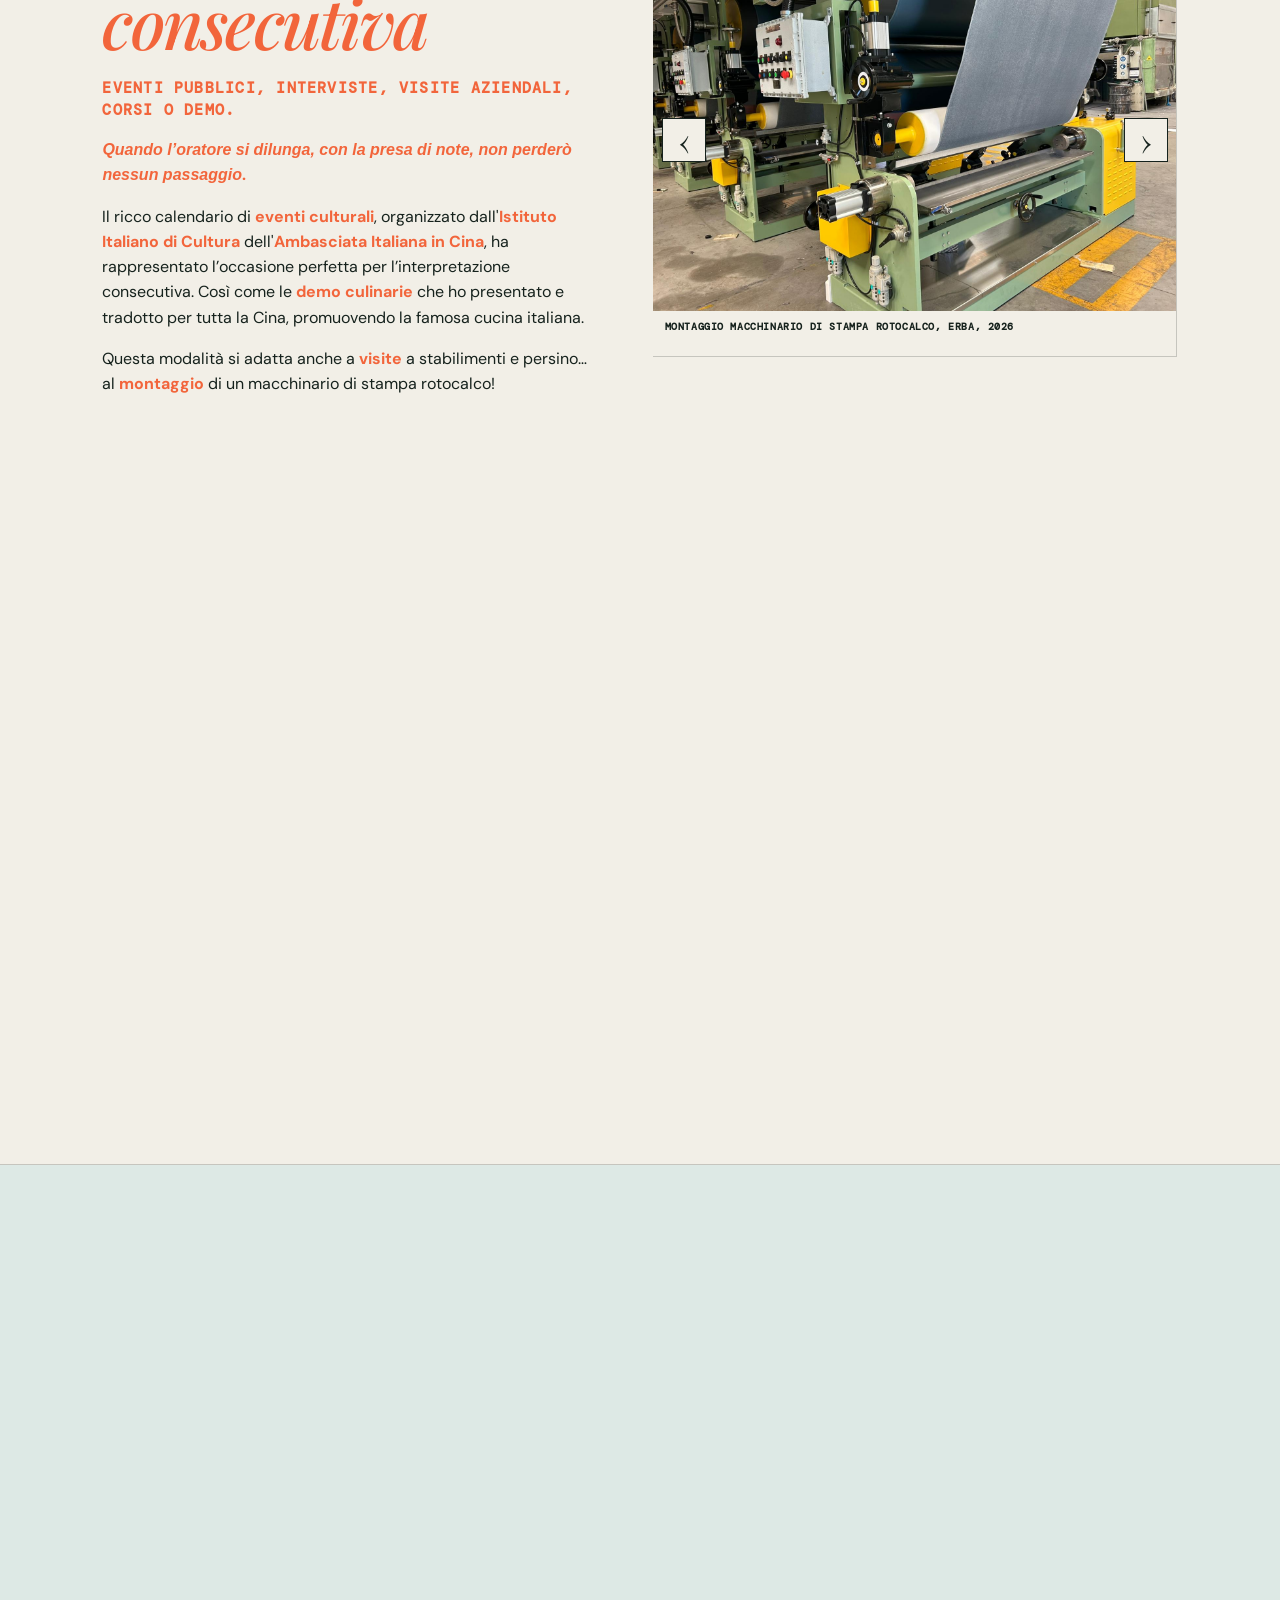
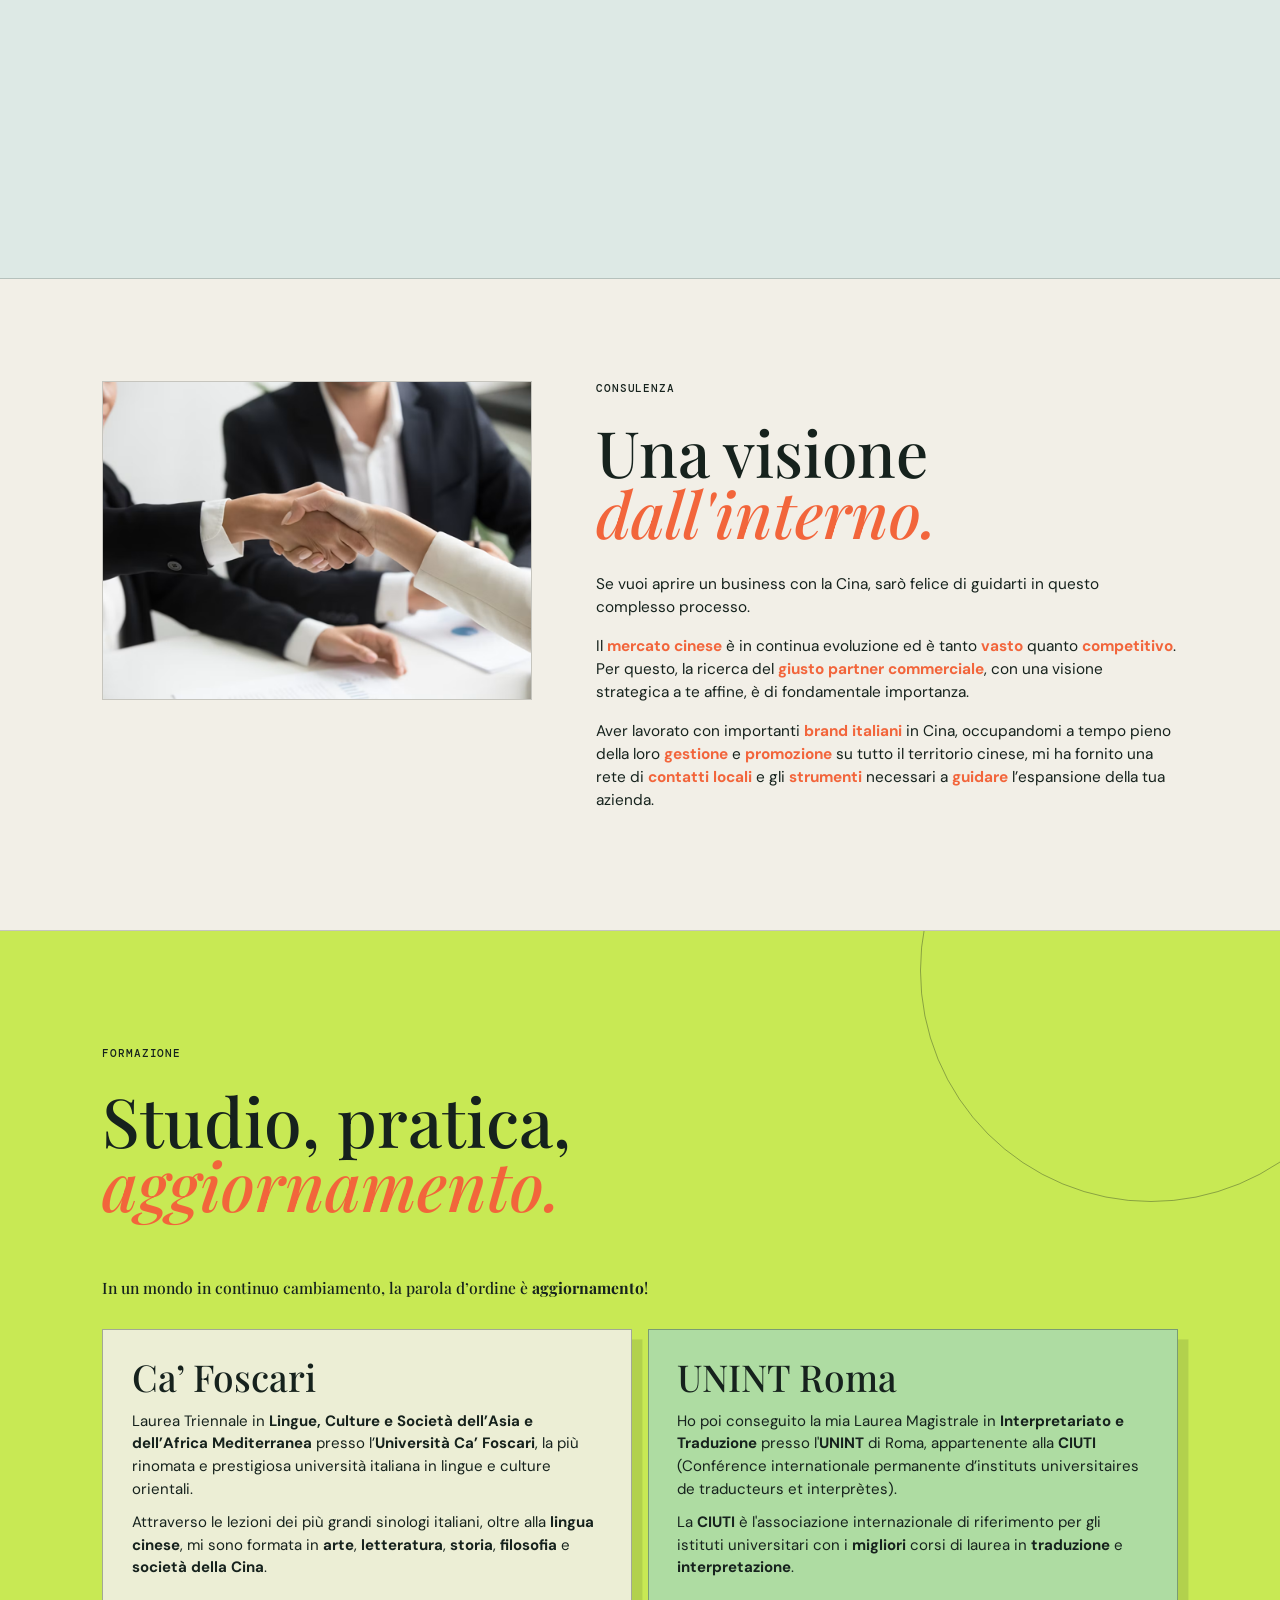
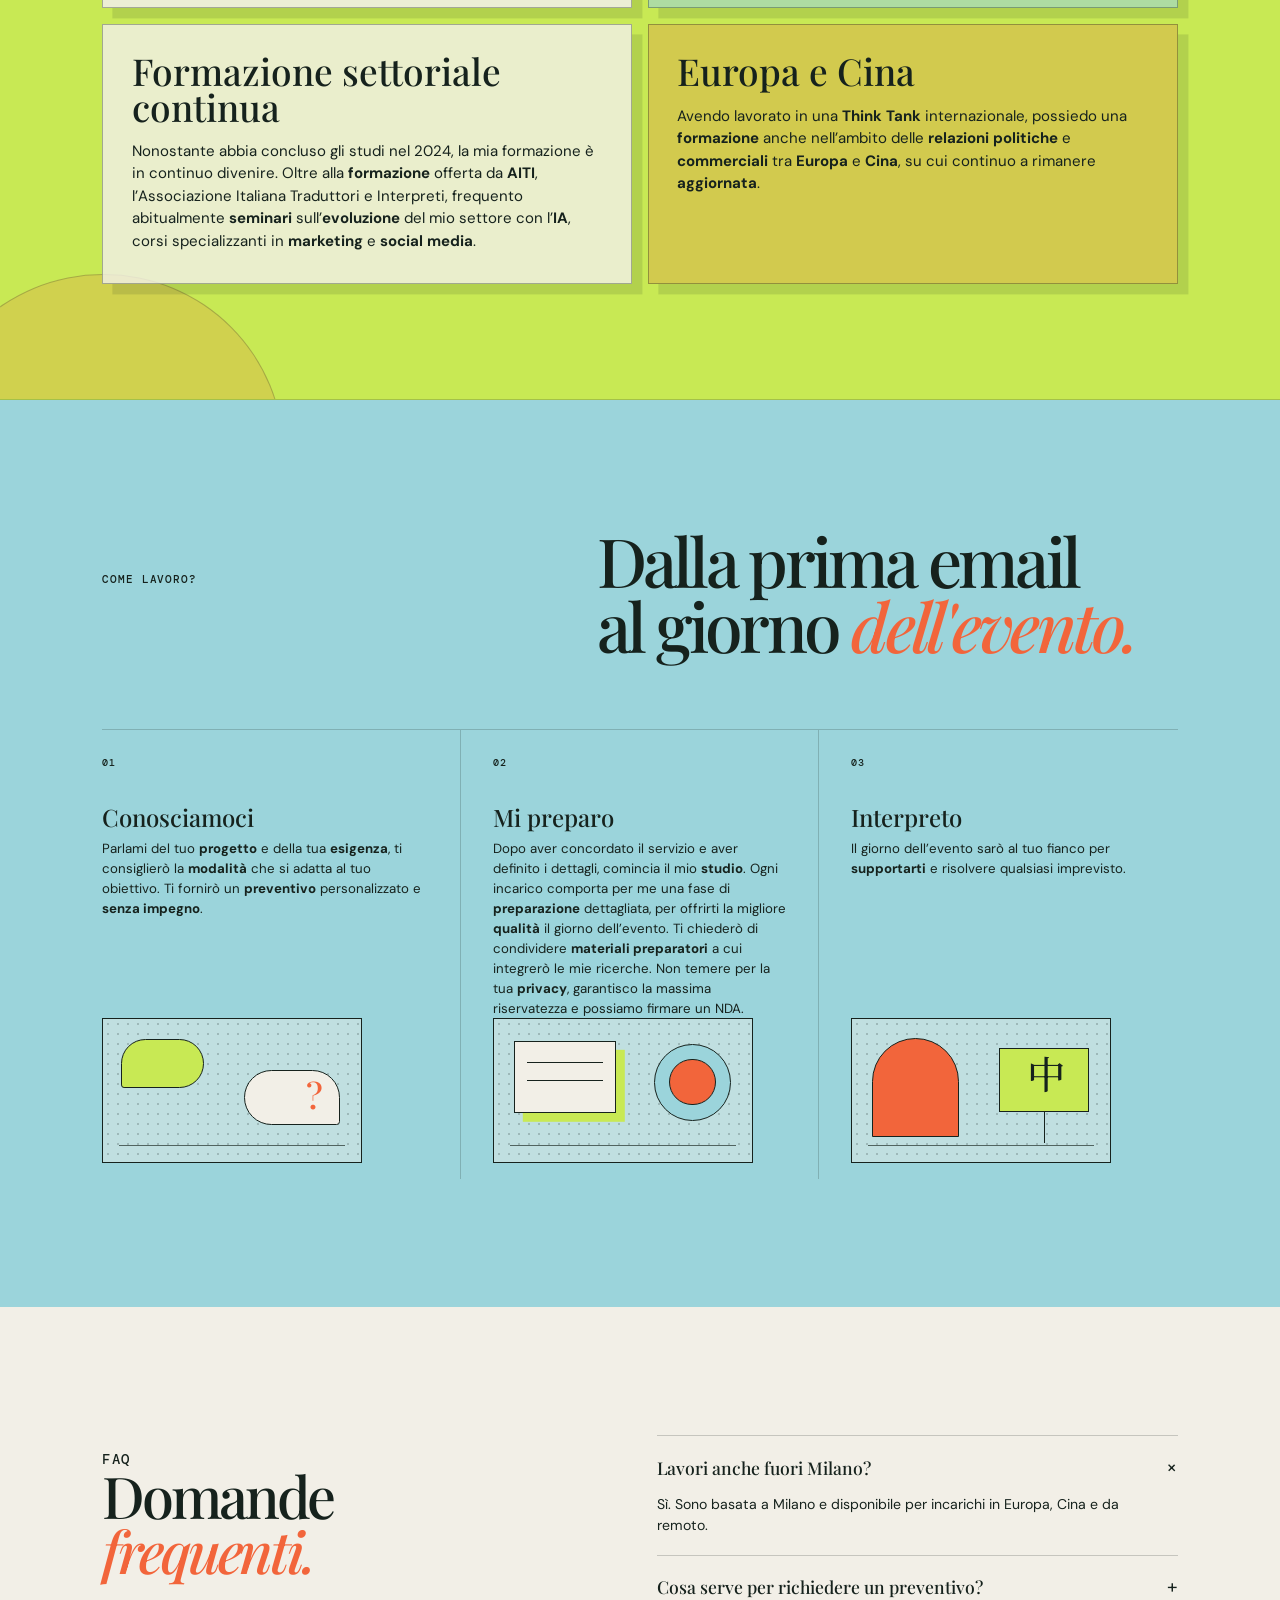
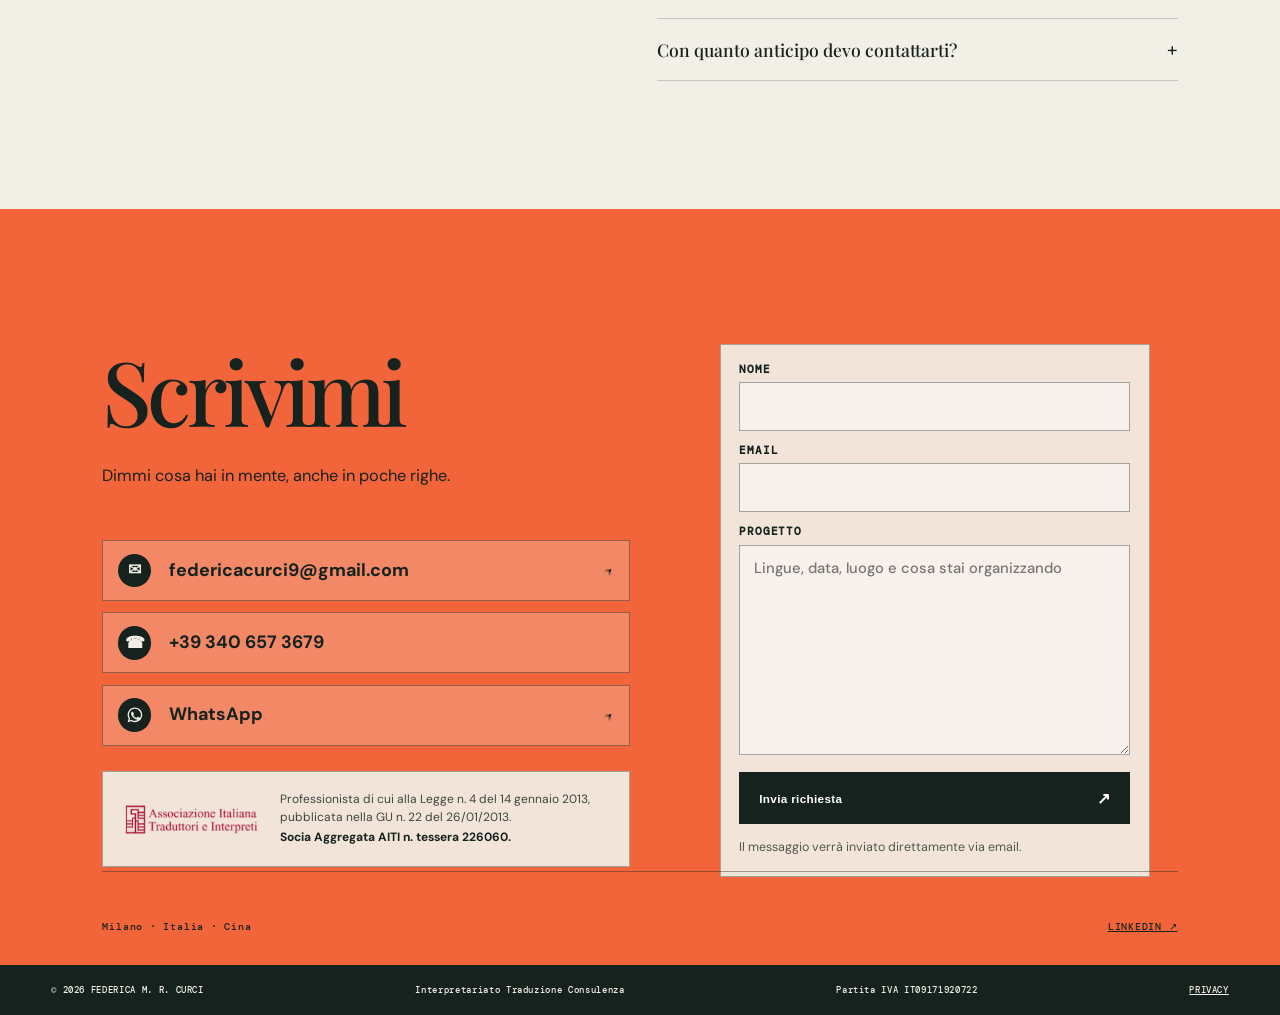
==== commit 479a775f: "chore: add contact quicklinks on landing page" ====
--- a/index.html
+++ b/index.html
@@ -77,6 +77,8 @@
         <a href="#process">Come lavoro</a>
       </nav>
       <div class="header-actions">
+        <a class="header-quick header-email" href="mailto:federicacurci9@gmail.com" aria-label="Scrivi una email">✉</a>
+        <a class="header-quick header-whatsapp" href="https://wa.me/393406573679" target="_blank" rel="noreferrer" aria-label="Scrivi su WhatsApp"><svg class="whatsapp-mark" viewBox="0 0 32 32" aria-hidden="true"><path d="M16.04 4.1A11.78 11.78 0 0 0 5.9 21.86L4.35 27.7l5.98-1.52A11.78 11.78 0 1 0 16.04 4.1Zm0 2.15a9.63 9.63 0 1 1-4.9 17.93l-.37-.22-3.44.88.9-3.34-.24-.39A9.63 9.63 0 0 1 16.04 6.25Zm-4.1 4.78c-.23 0-.6.08-.92.43-.32.35-1.2 1.17-1.2 2.86s1.23 3.32 1.4 3.55c.17.23 2.38 3.8 5.87 5.17 2.9 1.14 3.49.91 4.12.85.63-.06 2.03-.83 2.31-1.63.29-.8.29-1.49.2-1.63-.09-.14-.32-.23-.67-.4-.35-.17-2.03-1-2.35-1.11-.32-.12-.55-.17-.78.17-.23.35-.89 1.11-1.09 1.34-.2.23-.4.26-.75.09-.35-.17-1.46-.54-2.78-1.72-1.03-.92-1.72-2.05-1.92-2.4-.2-.35-.02-.54.15-.71.16-.16.35-.4.52-.6.17-.2.23-.35.35-.58.12-.23.06-.43-.03-.6-.09-.17-.78-1.89-1.07-2.58-.28-.67-.57-.58-.78-.59h-.58Z"/></svg></a>
         <a class="button button-small desktop-cta" href="#contact">Contattami</a>
         <button class="menu-button" type="button" aria-label="Apri menu" aria-expanded="false"><span></span><span></span></button>
       </div>
@@ -94,7 +96,7 @@
           </div>
         </div>
         <div class="hero-art reveal" aria-label="Federica davanti all'Istituto Italiano di Cultura a Pechino">
-          <img class="hero-photo" src="content/d6174fe4-df04-4a84-b939-317960780d17.jpg" alt="Federica Curci davanti all'Istituto Italiano di Cultura a Pechino" />
+          <img class="hero-photo" src="content/main.jpeg" alt="Federica Curci davanti all'Istituto Italiano di Cultura a Pechino" />
           <div class="art-caption">PECHINO, 2023<br /><i>Istituto Italiano di Cultura</i></div>
         </div>
       </section>
@@ -102,7 +104,7 @@
       <section id="work" class="work section-wrap">
         <div class="section-heading reveal">
           <figure class="work-heading-photo">
-            <img src="content/照片.jpg" alt="Ritratto professionale di Federica Curci" loading="lazy" />
+            <img src="content/hero.jpg" alt="Ritratto professionale di Federica Curci" loading="lazy" />
           </figure>
           <div class="section-heading-copy">
             <p class="eyebrow" data-i18n="work_eyebrow">Su di me</p>
@@ -279,7 +281,7 @@
             <div class="contact-channels reveal">
               <a class="contact-email" href="mailto:federicacurci9@gmail.com"><span class="contact-icon">✉</span><span>federicacurci9@gmail.com</span><span class="contact-arrow">↗</span></a>
               <a href="tel:+393406573679"><span class="contact-icon">☎</span><span>+39 340 657 3679</span></a>
-              <a href="https://wa.me/393406573679" target="_blank" rel="noreferrer"><span class="contact-icon">💬</span><span>WhatsApp</span><span class="contact-arrow">↗</span></a>
+              <a href="https://wa.me/393406573679" target="_blank" rel="noreferrer"><span class="contact-icon"><svg class="whatsapp-mark" viewBox="0 0 32 32" aria-hidden="true"><path d="M16.04 4.1A11.78 11.78 0 0 0 5.9 21.86L4.35 27.7l5.98-1.52A11.78 11.78 0 1 0 16.04 4.1Zm0 2.15a9.63 9.63 0 1 1-4.9 17.93l-.37-.22-3.44.88.9-3.34-.24-.39A9.63 9.63 0 0 1 16.04 6.25Zm-4.1 4.78c-.23 0-.6.08-.92.43-.32.35-1.2 1.17-1.2 2.86s1.23 3.32 1.4 3.55c.17.23 2.38 3.8 5.87 5.17 2.9 1.14 3.49.91 4.12.85.63-.06 2.03-.83 2.31-1.63.29-.8.29-1.49.2-1.63-.09-.14-.32-.23-.67-.4-.35-.17-2.03-1-2.35-1.11-.32-.12-.55-.17-.78.17-.23.35-.89 1.11-1.09 1.34-.2.23-.4.26-.75.09-.35-.17-1.46-.54-2.78-1.72-1.03-.92-1.72-2.05-1.92-2.4-.2-.35-.02-.54.15-.71.16-.16.35-.4.52-.6.17-.2.23-.35.35-.58.12-.23.06-.43-.03-.6-.09-.17-.78-1.89-1.07-2.58-.28-.67-.57-.58-.78-.59h-.58Z"/></svg></span><span>WhatsApp</span><span class="contact-arrow">↗</span></a>
             </div>
             <div class="aiti-credential aiti-credential-contact reveal">
               <img src="content/aiti-pantone-intero-cropped.png" alt="Associazione Italiana Traduttori e Interpreti" loading="lazy" />
--- a/photo-overrides.css
+++ b/photo-overrides.css
@@ -138,19 +138,23 @@
 .process-graphic-live b{right:2.85rem;top:2.15rem;font:500 2.4rem/1 "Noto Serif SC",serif;color:var(--ink)}
 
 /* Static-site contact form: no backend, just a prepared email. */
-.contact-grid{display:grid;grid-template-columns:minmax(0,.95fr) minmax(320px,430px);gap:clamp(2rem,7vw,7rem);align-items:center;flex:1;width:100%}
-.contact-copy{min-width:0;grid-column:1}
-.contact-form{grid-column:2;justify-self:end;width:100%;background:rgba(242,239,231,.92);border:1px solid rgba(22,34,29,.35);padding:1.15rem;display:grid;gap:.85rem;margin-top:.4rem}
+.contact-grid{display:grid;grid-template-columns:minmax(0,.95fr) minmax(320px,430px);gap:clamp(2rem,7vw,7rem);align-items:stretch;flex:1;width:100%}
+.contact-copy{min-width:0;grid-column:1;display:flex;flex-direction:column}
+.contact-form{grid-column:2;justify-self:end;width:100%;height:100%;background:rgba(242,239,231,.92);border:1px solid rgba(22,34,29,.35);padding:1.15rem;display:grid;gap:.85rem;margin-top:.4rem;align-content:stretch}
 .contact-form label{display:grid;gap:.35rem;font:600 .66rem var(--mono);letter-spacing:.08em;text-transform:uppercase}
 .contact-form input,.contact-form textarea{width:100%;border:1px solid rgba(22,34,29,.38);background:rgba(255,255,255,.45);color:var(--ink);font:500 .92rem var(--sans);padding:.8rem .85rem;border-radius:0;outline:none}
 .contact-form input:focus,.contact-form textarea:focus{border-color:var(--ink);box-shadow:0 0 0 2px rgba(22,34,29,.12)}
-.contact-form textarea{resize:vertical;min-height:132px}
-.contact-channels{display:grid;gap:.7rem;margin-top:1.2rem;max-width:32rem}
+.contact-form textarea{resize:vertical;min-height:210px}
+.contact-channels{display:grid;gap:.7rem;margin-top:1.2rem;max-width:36rem}
 .contact-channels a{display:grid;grid-template-columns:2.35rem 1fr auto;align-items:center;gap:.85rem;width:100%;max-width:none;color:var(--ink);text-decoration:none;border:1px solid rgba(22,34,29,.42);border-bottom:1px solid rgba(22,34,29,.42);background:rgba(242,239,231,.25);padding:.8rem .9rem;font:700 clamp(.98rem,1.4vw,1.24rem)/1.2 var(--sans);overflow-wrap:anywhere}
 .contact-channels a:hover{background:var(--paper)}
 .contact-channels a span{font-family:var(--sans)}
 .contact-channels .contact-icon{display:grid;place-items:center;width:2.1rem;height:2.1rem;border-radius:50%;background:var(--ink);color:var(--paper);font-size:1rem;line-height:1}
 .contact-channels .contact-arrow{font-family:var(--serif);font-size:1.15rem}
+.header-quick{display:grid;place-items:center;width:2.05rem;height:2.05rem;border:1px solid rgba(22,34,29,.42);border-radius:50%;color:var(--ink);text-decoration:none;font-size:.95rem;line-height:1;background:rgba(242,239,231,.45);transition:background .2s,color .2s,transform .2s}
+.header-quick:hover{background:var(--orange);color:var(--paper);transform:translateY(-1px)}
+.whatsapp-mark{display:block;width:1.18rem;height:1.18rem;fill:currentColor}
+.contact-icon .whatsapp-mark{width:1.24rem;height:1.24rem}
 .honeypot{display:none}
 .contact-form .button{border:0;justify-content:space-between;cursor:pointer;margin-top:.2rem}
 .contact-form .button:disabled{cursor:wait;opacity:.72}
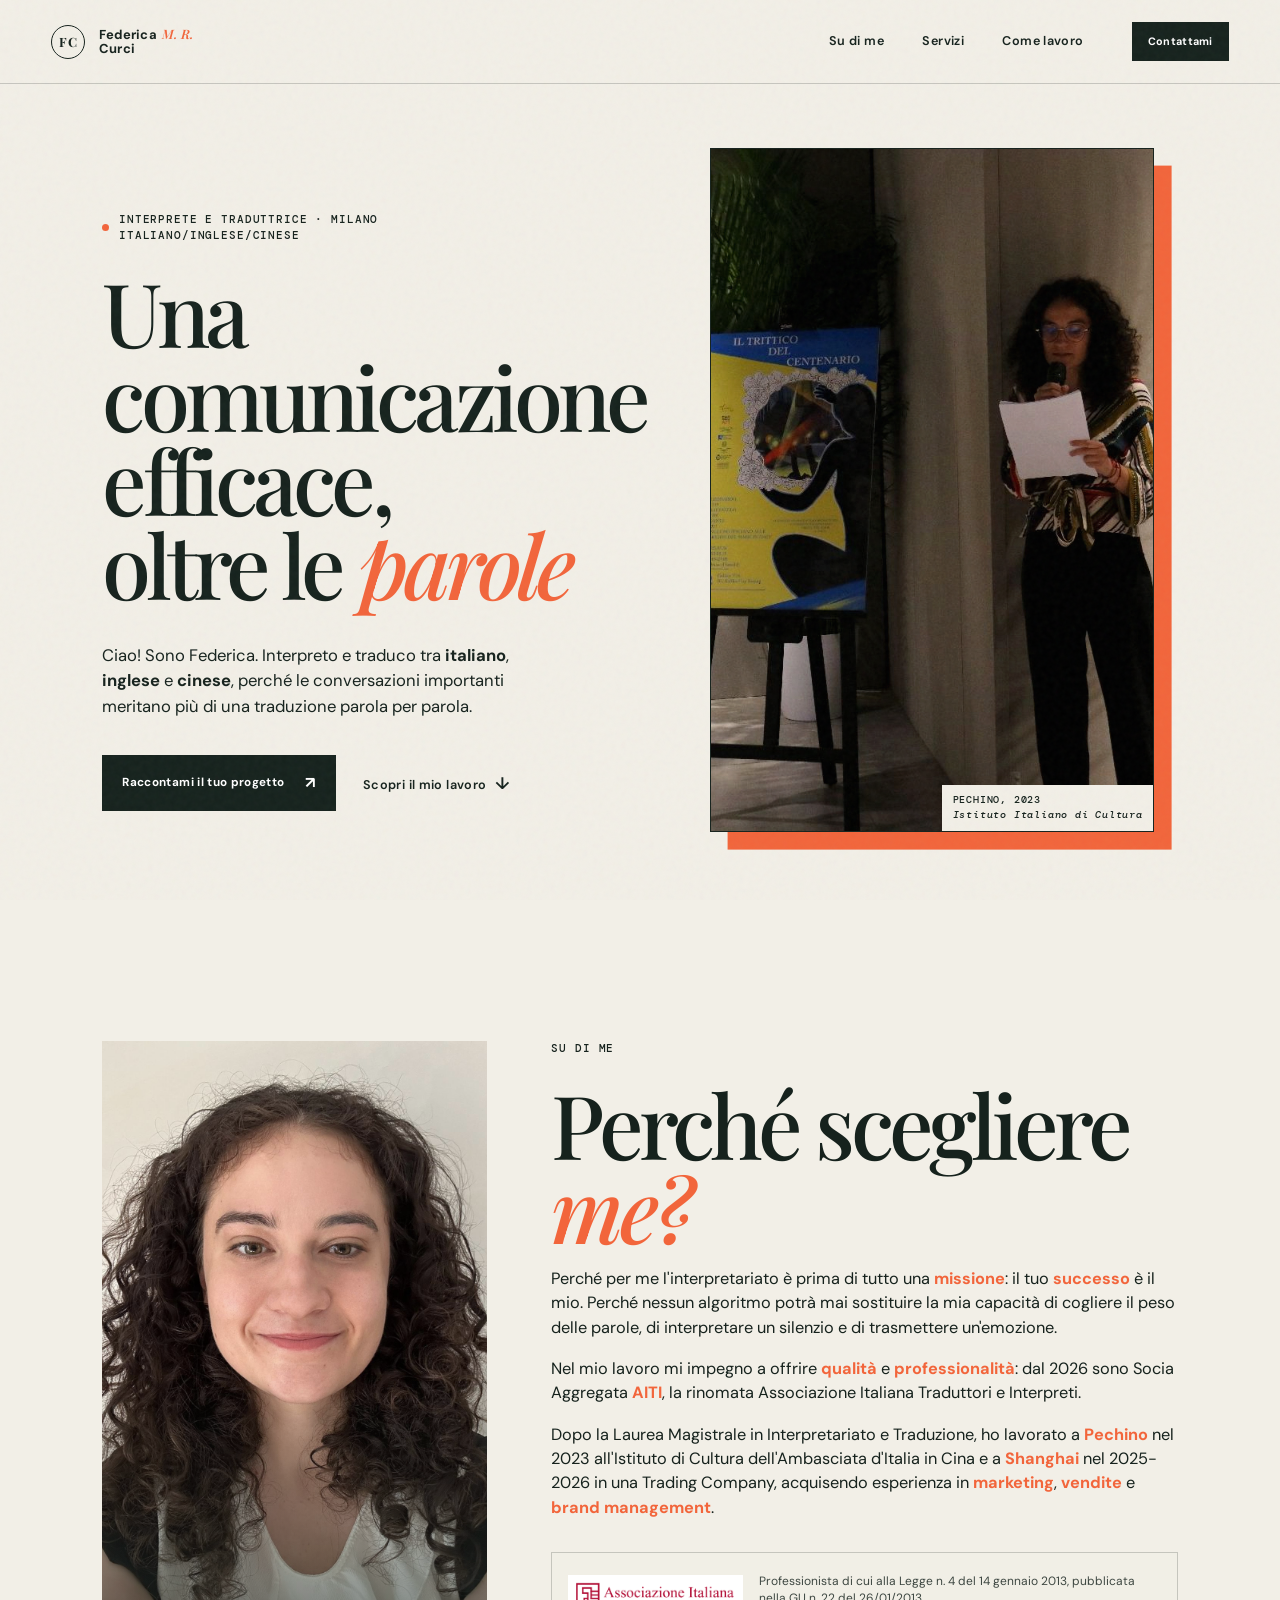
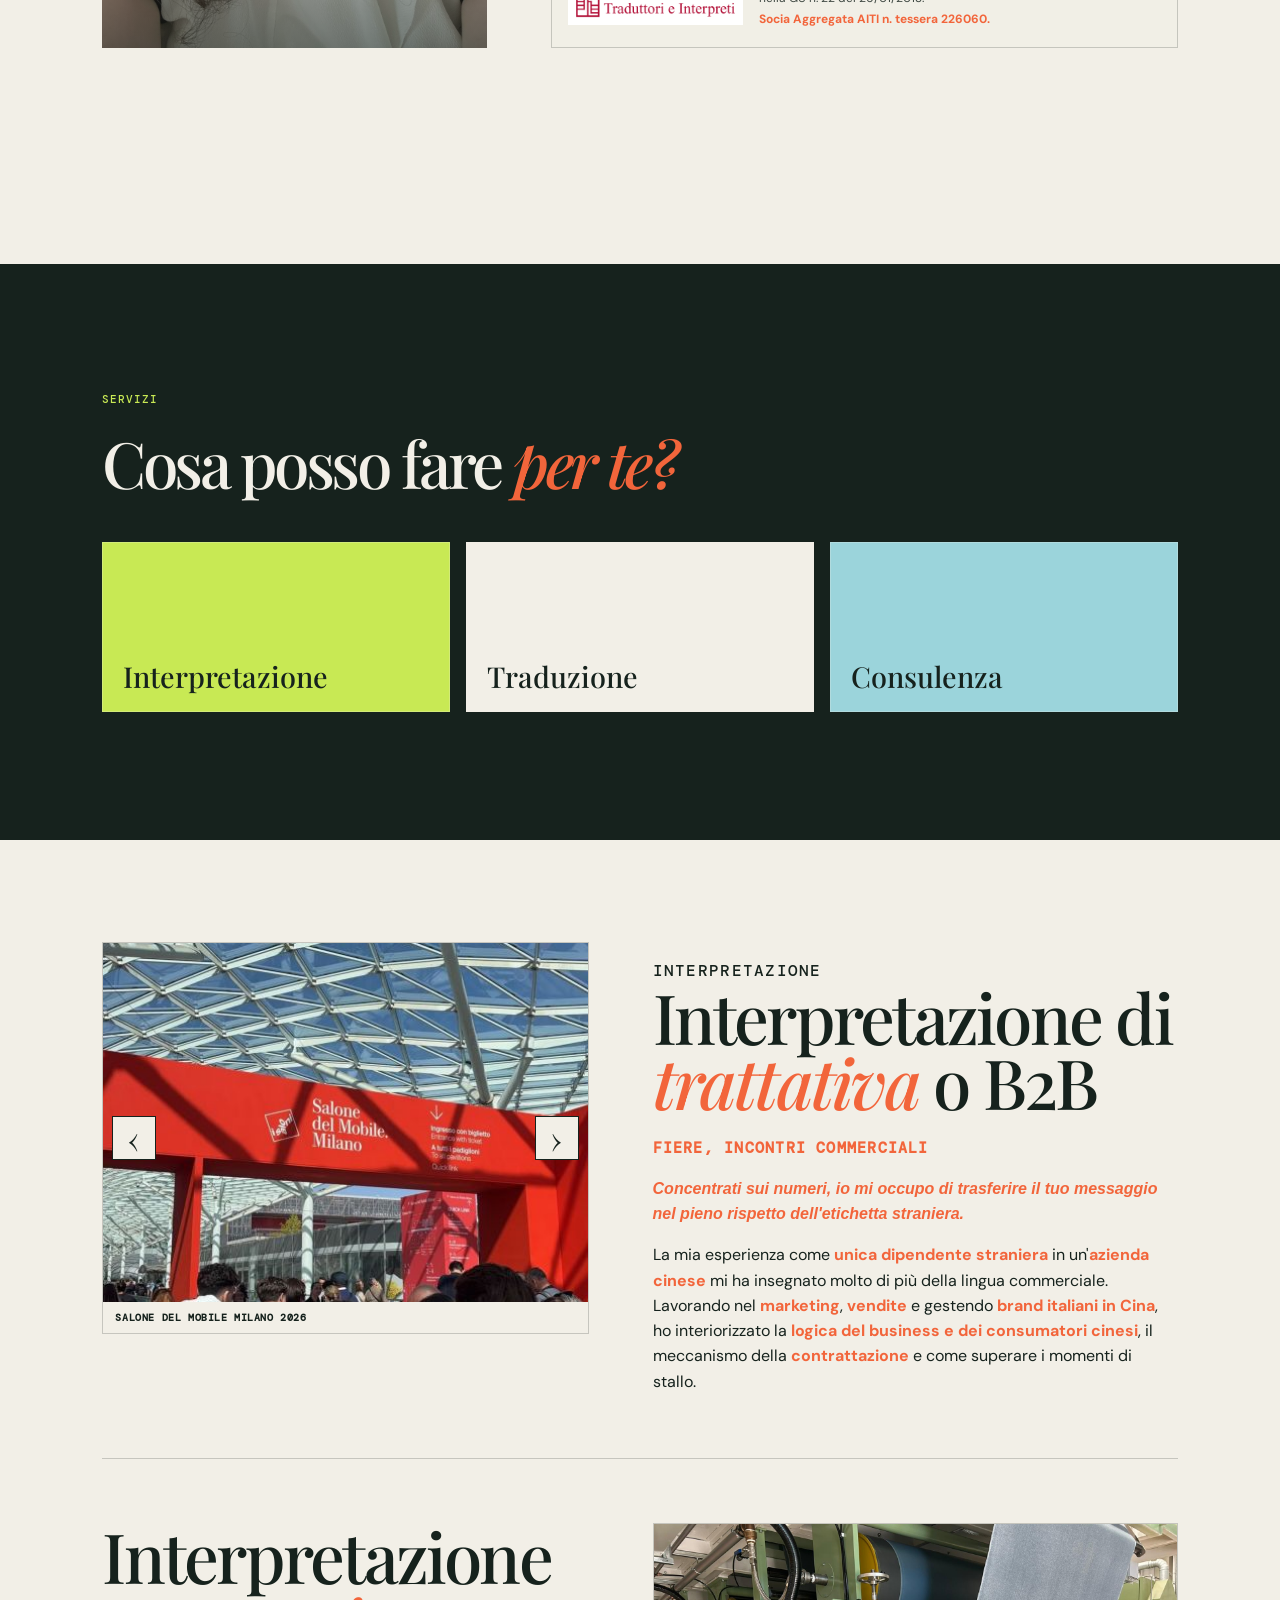
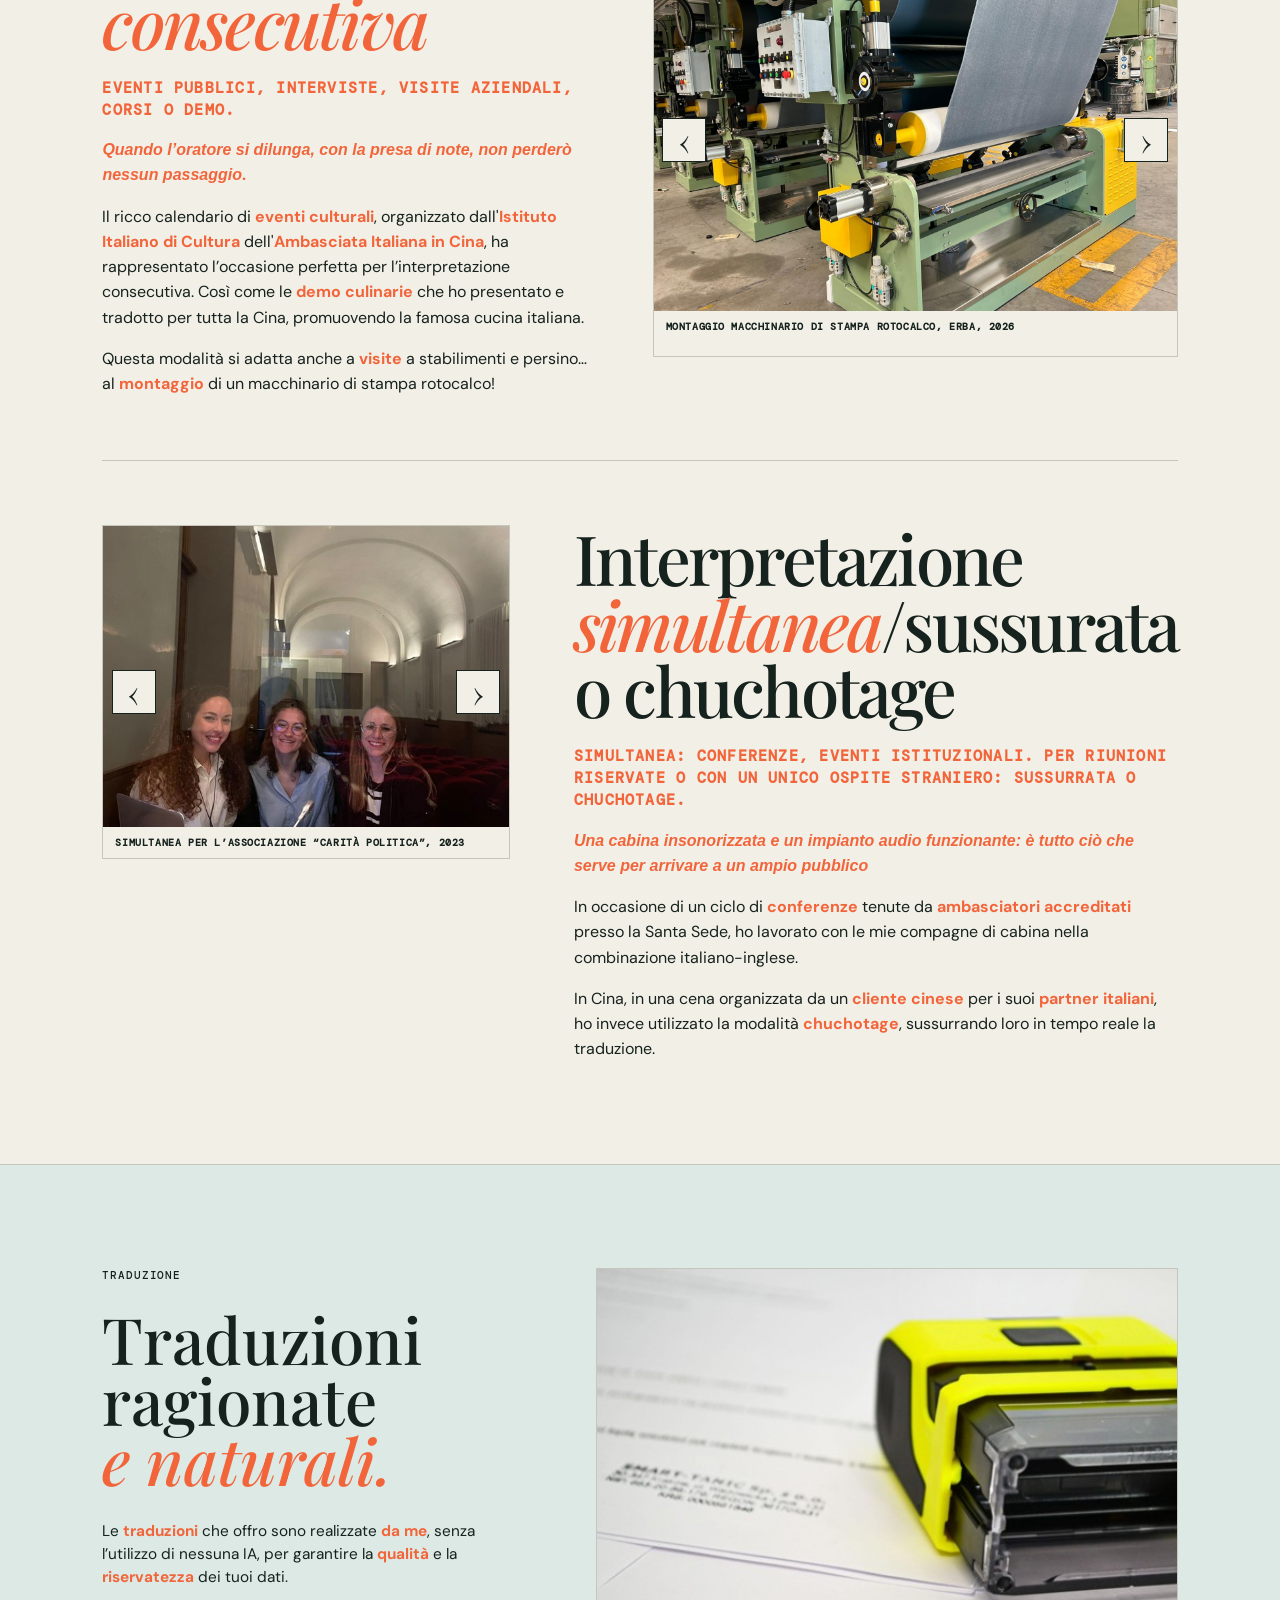
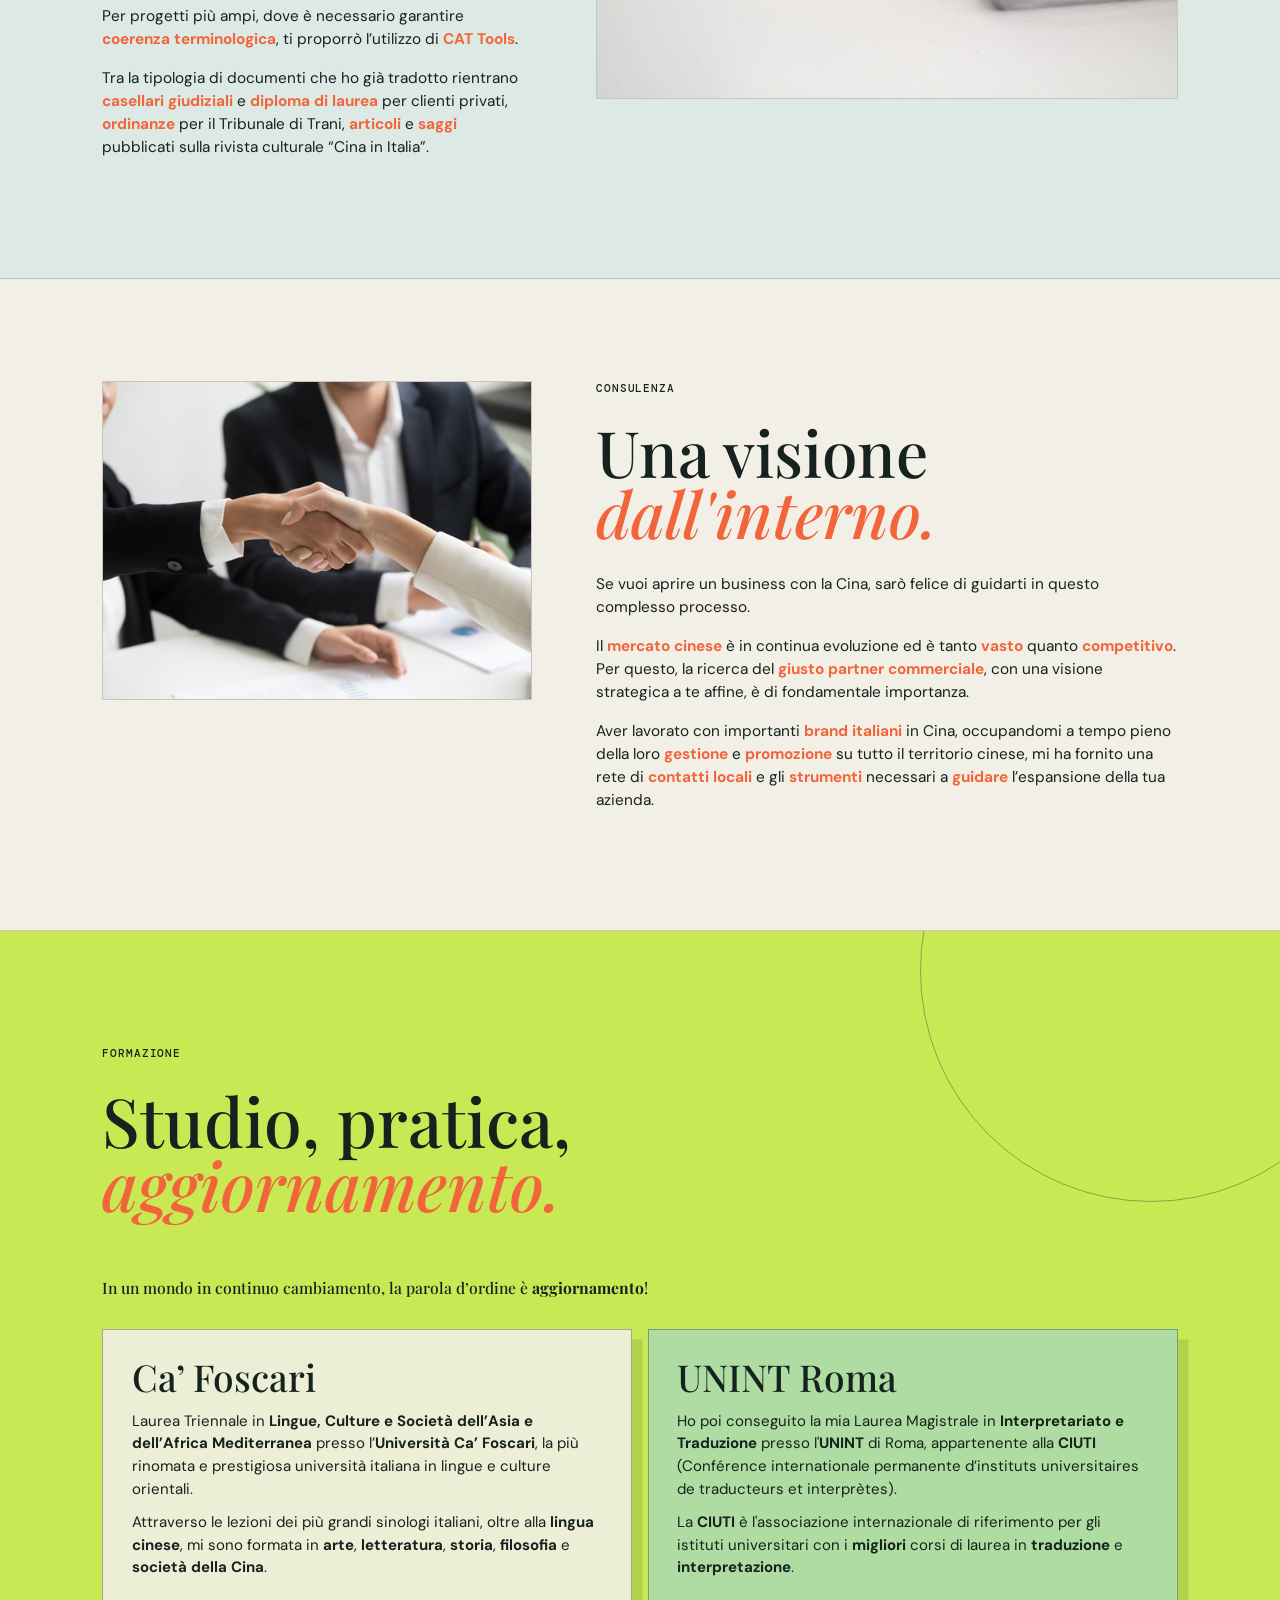
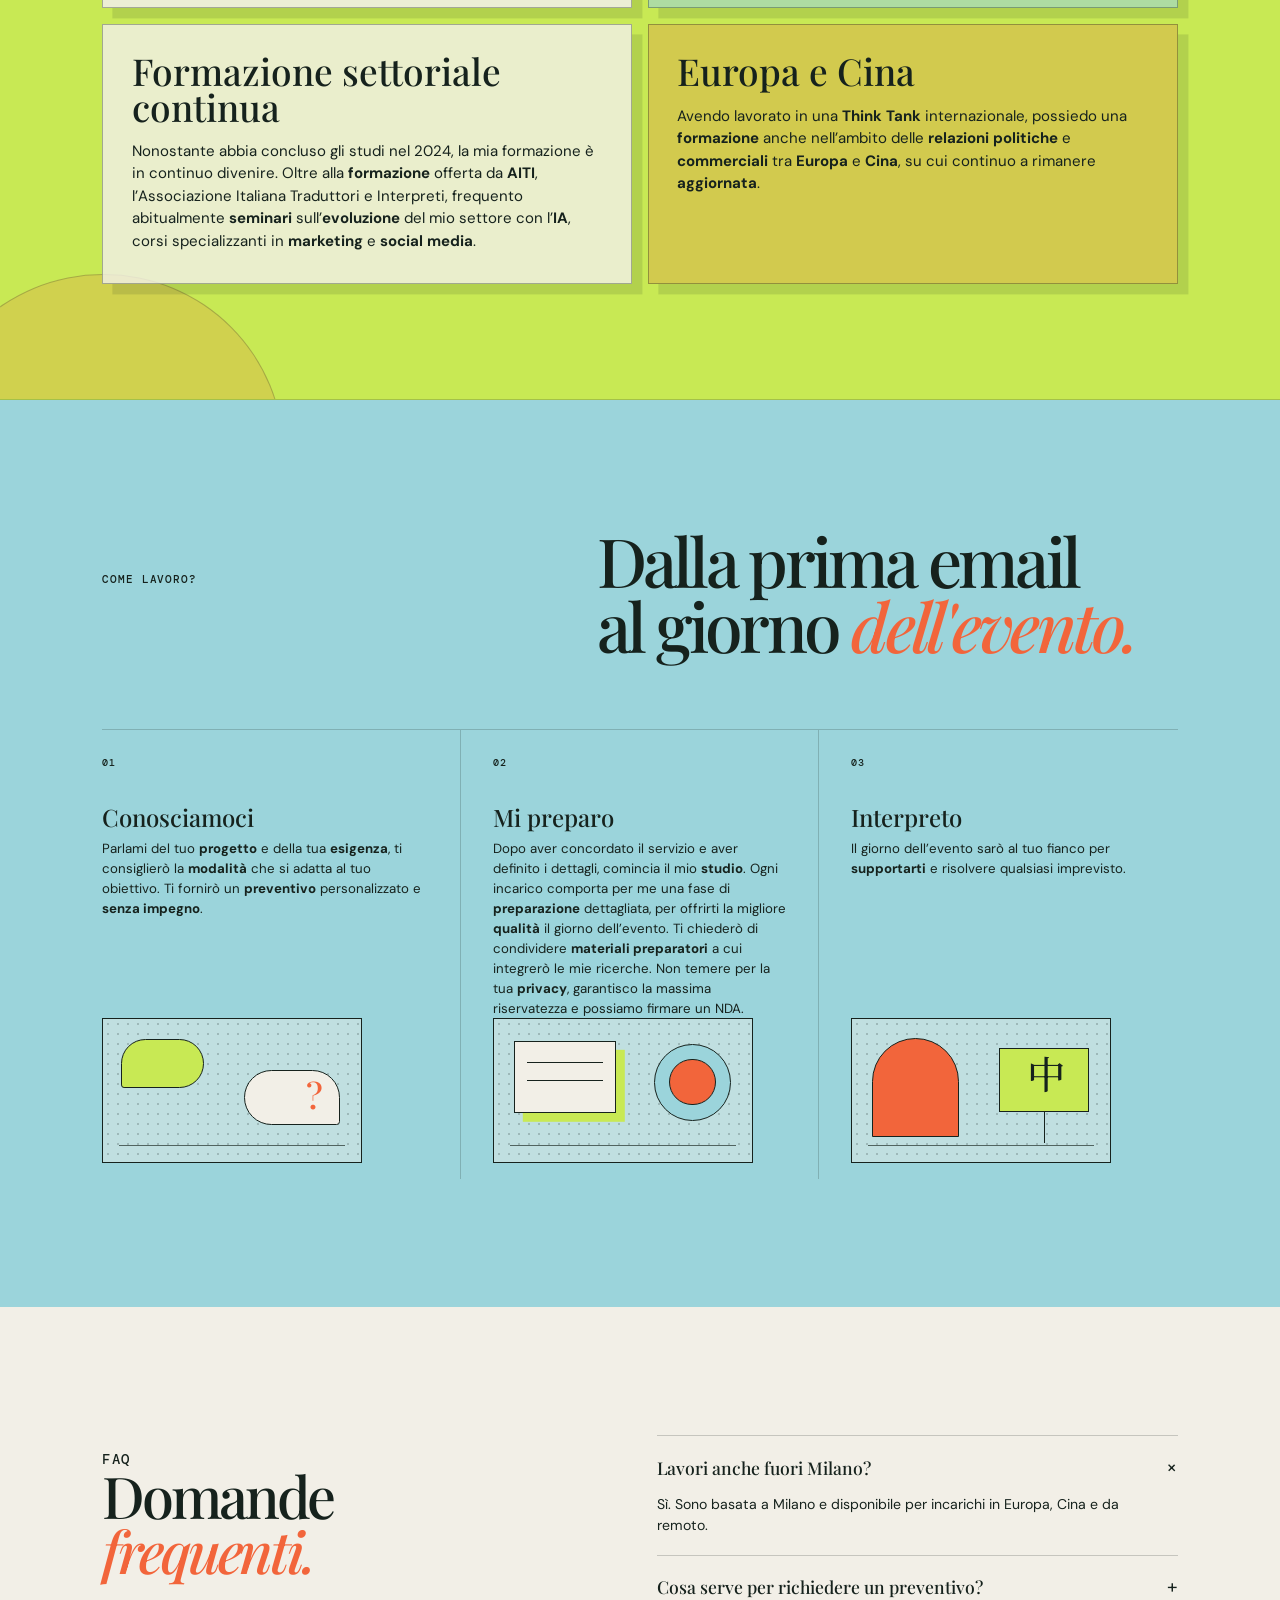
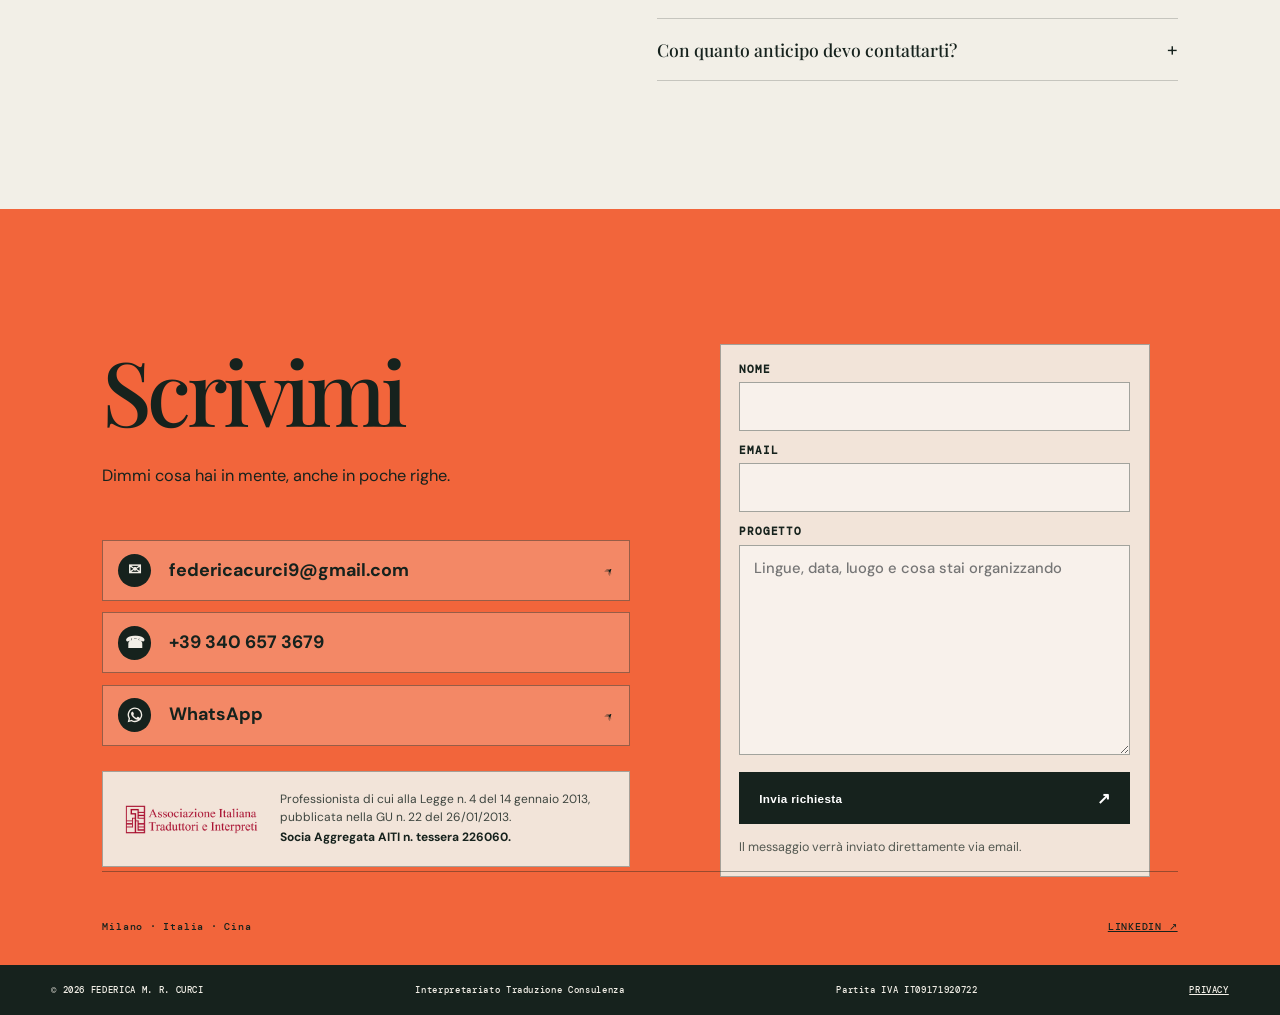
==== commit f0d6cadb: "chore: clean up Pages CMS structure for Italian-only site" ====
--- a/index.html
+++ b/index.html
@@ -77,8 +77,6 @@
         <a href="#process">Come lavoro</a>
       </nav>
       <div class="header-actions">
-        <a class="header-quick header-email" href="mailto:federicacurci9@gmail.com" aria-label="Scrivi una email">✉</a>
-        <a class="header-quick header-whatsapp" href="https://wa.me/393406573679" target="_blank" rel="noreferrer" aria-label="Scrivi su WhatsApp"><svg class="whatsapp-mark" viewBox="0 0 32 32" aria-hidden="true"><path d="M16.04 4.1A11.78 11.78 0 0 0 5.9 21.86L4.35 27.7l5.98-1.52A11.78 11.78 0 1 0 16.04 4.1Zm0 2.15a9.63 9.63 0 1 1-4.9 17.93l-.37-.22-3.44.88.9-3.34-.24-.39A9.63 9.63 0 0 1 16.04 6.25Zm-4.1 4.78c-.23 0-.6.08-.92.43-.32.35-1.2 1.17-1.2 2.86s1.23 3.32 1.4 3.55c.17.23 2.38 3.8 5.87 5.17 2.9 1.14 3.49.91 4.12.85.63-.06 2.03-.83 2.31-1.63.29-.8.29-1.49.2-1.63-.09-.14-.32-.23-.67-.4-.35-.17-2.03-1-2.35-1.11-.32-.12-.55-.17-.78.17-.23.35-.89 1.11-1.09 1.34-.2.23-.4.26-.75.09-.35-.17-1.46-.54-2.78-1.72-1.03-.92-1.72-2.05-1.92-2.4-.2-.35-.02-.54.15-.71.16-.16.35-.4.52-.6.17-.2.23-.35.35-.58.12-.23.06-.43-.03-.6-.09-.17-.78-1.89-1.07-2.58-.28-.67-.57-.58-.78-.59h-.58Z"/></svg></a>
         <a class="button button-small desktop-cta" href="#contact">Contattami</a>
         <button class="menu-button" type="button" aria-label="Apri menu" aria-expanded="false"><span></span><span></span></button>
       </div>
--- a/photo-overrides.css
+++ b/photo-overrides.css
@@ -151,8 +151,6 @@
 .contact-channels a span{font-family:var(--sans)}
 .contact-channels .contact-icon{display:grid;place-items:center;width:2.1rem;height:2.1rem;border-radius:50%;background:var(--ink);color:var(--paper);font-size:1rem;line-height:1}
 .contact-channels .contact-arrow{font-family:var(--serif);font-size:1.15rem}
-.header-quick{display:grid;place-items:center;width:2.05rem;height:2.05rem;border:1px solid rgba(22,34,29,.42);border-radius:50%;color:var(--ink);text-decoration:none;font-size:.95rem;line-height:1;background:rgba(242,239,231,.45);transition:background .2s,color .2s,transform .2s}
-.header-quick:hover{background:var(--orange);color:var(--paper);transform:translateY(-1px)}
 .whatsapp-mark{display:block;width:1.18rem;height:1.18rem;fill:currentColor}
 .contact-icon .whatsapp-mark{width:1.24rem;height:1.24rem}
 .honeypot{display:none}
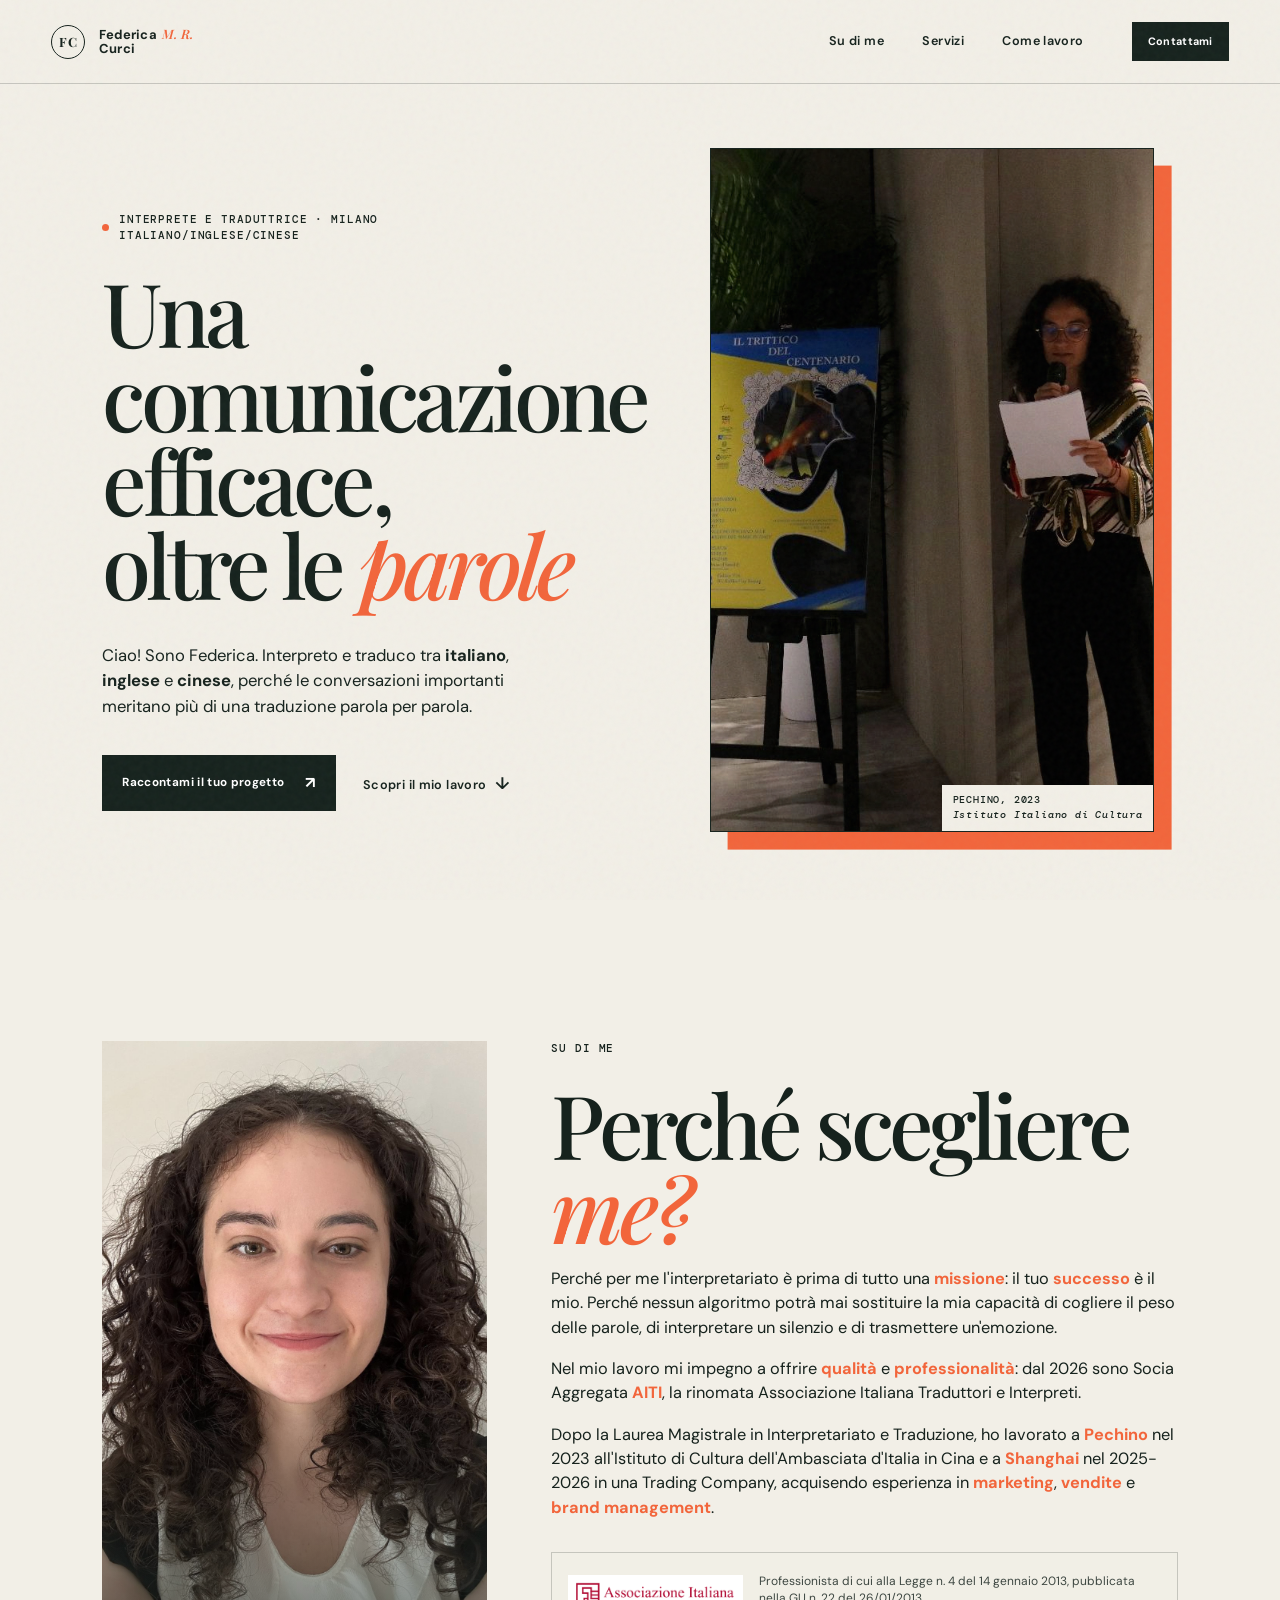
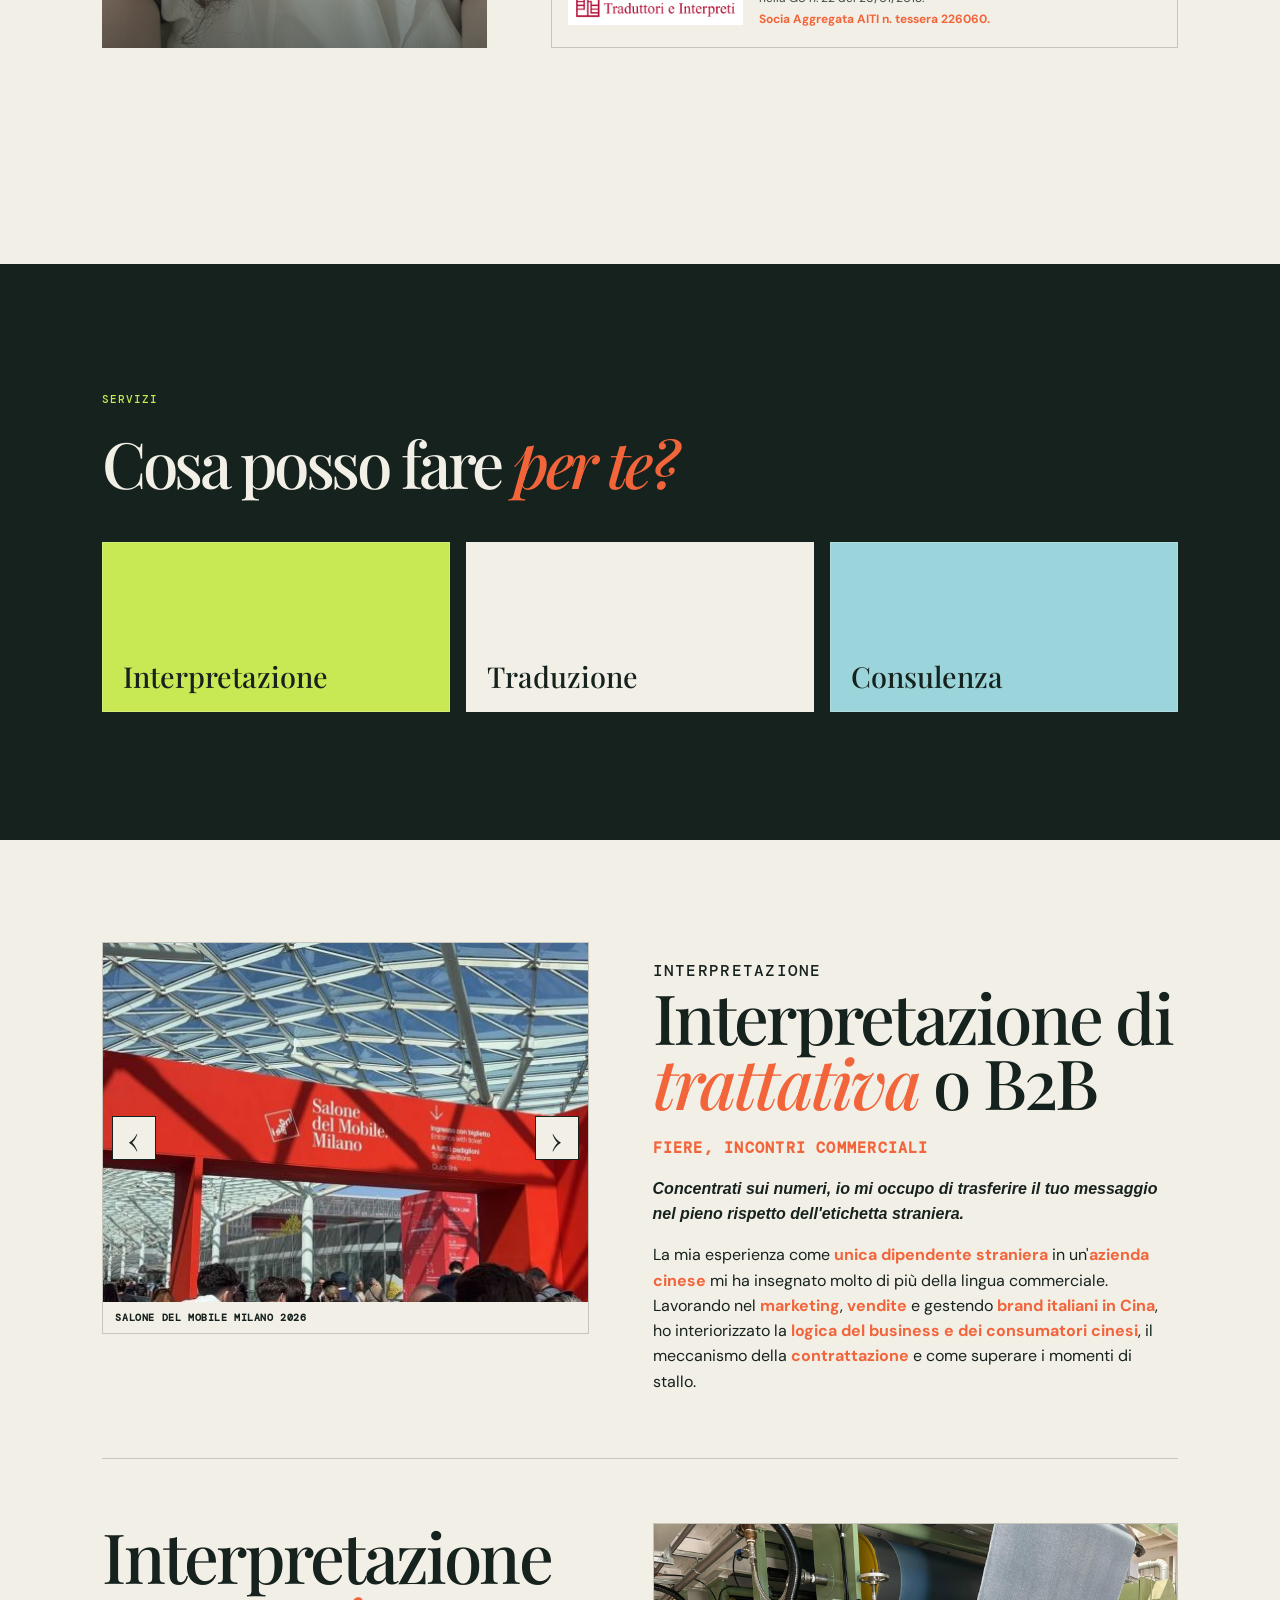
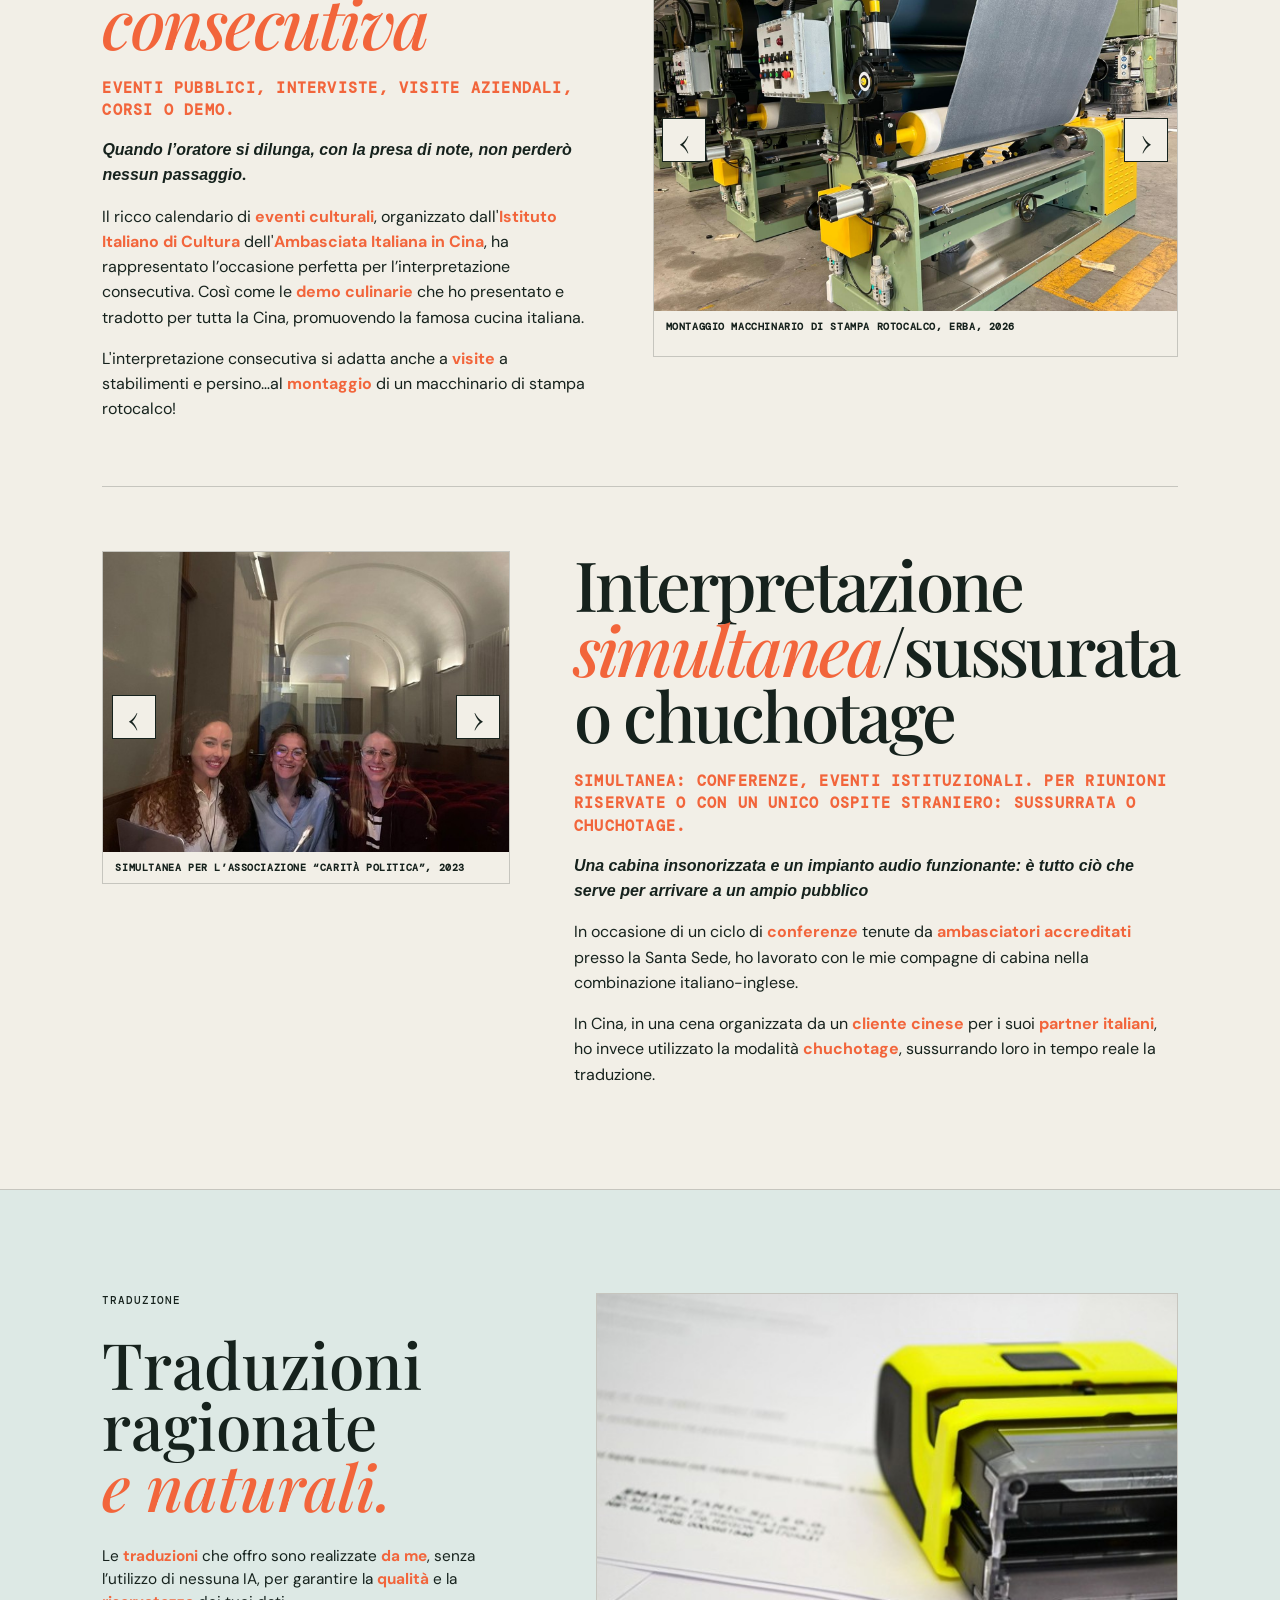
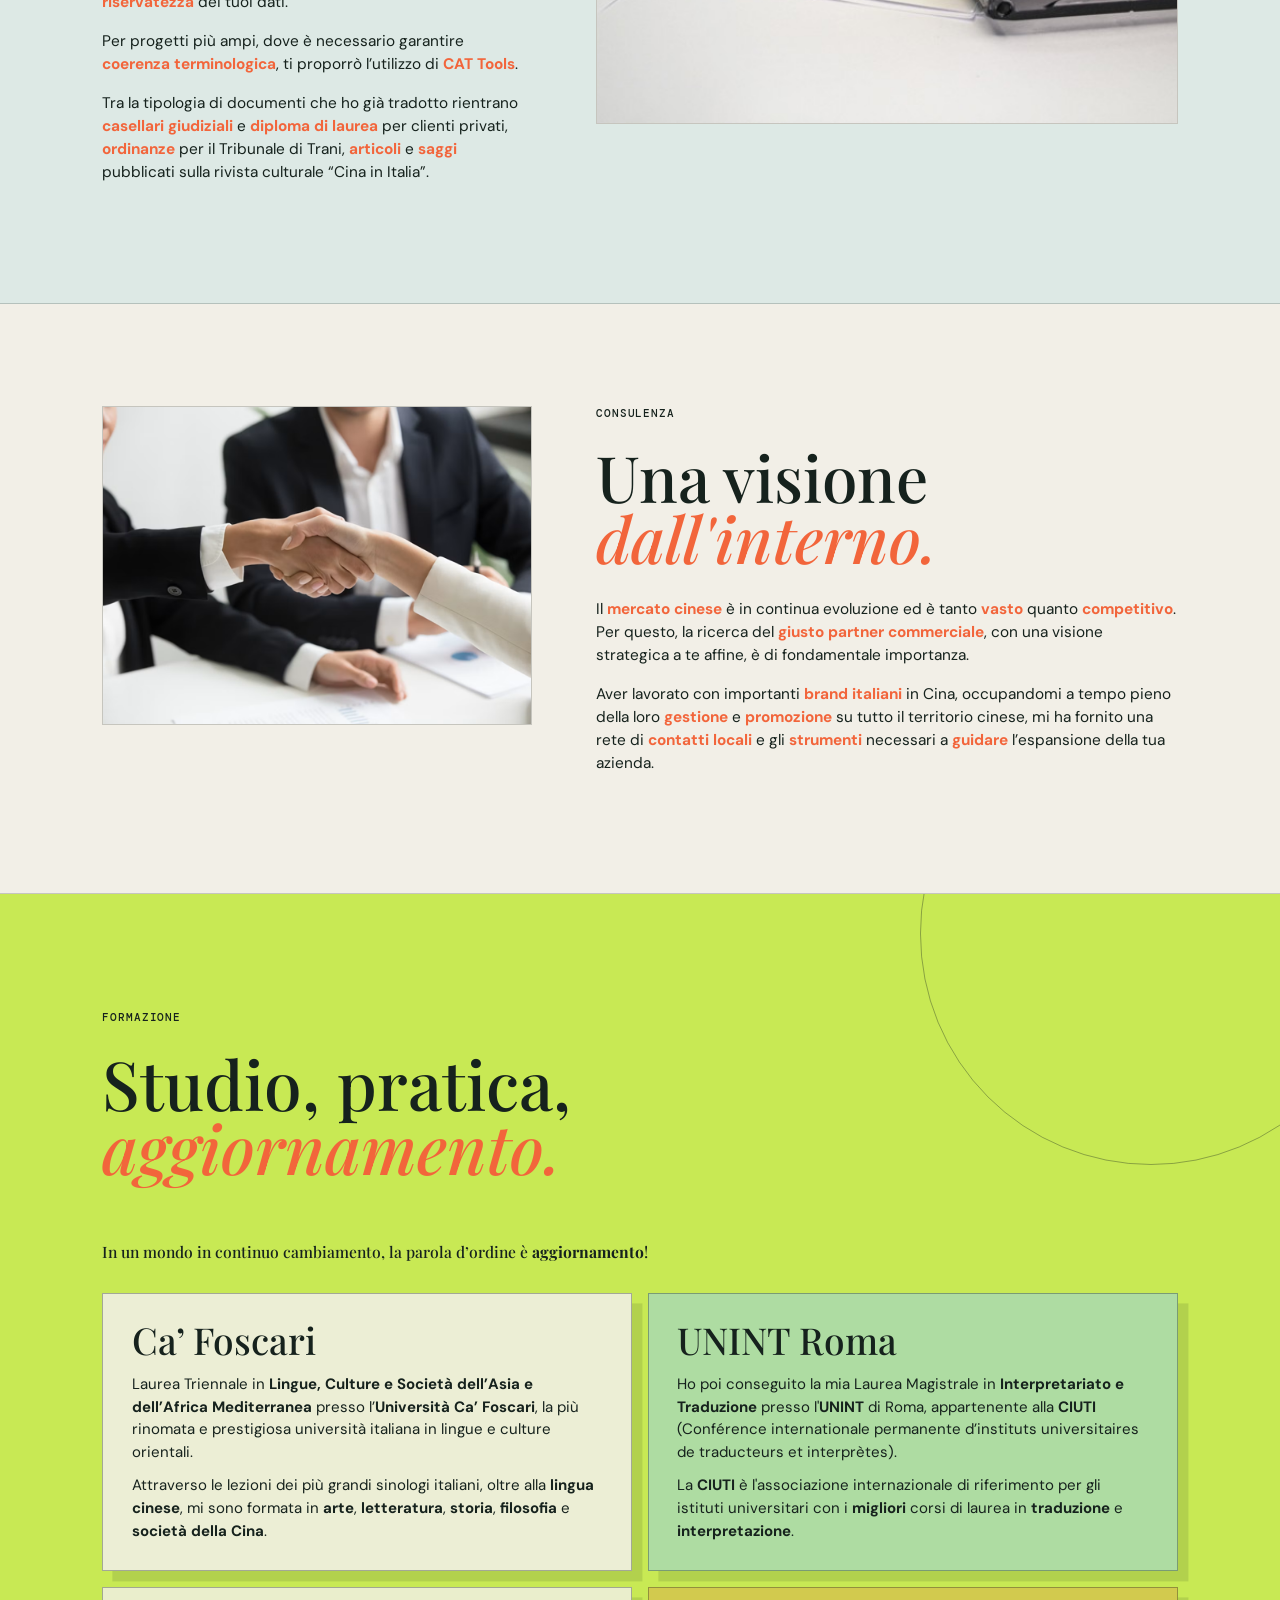
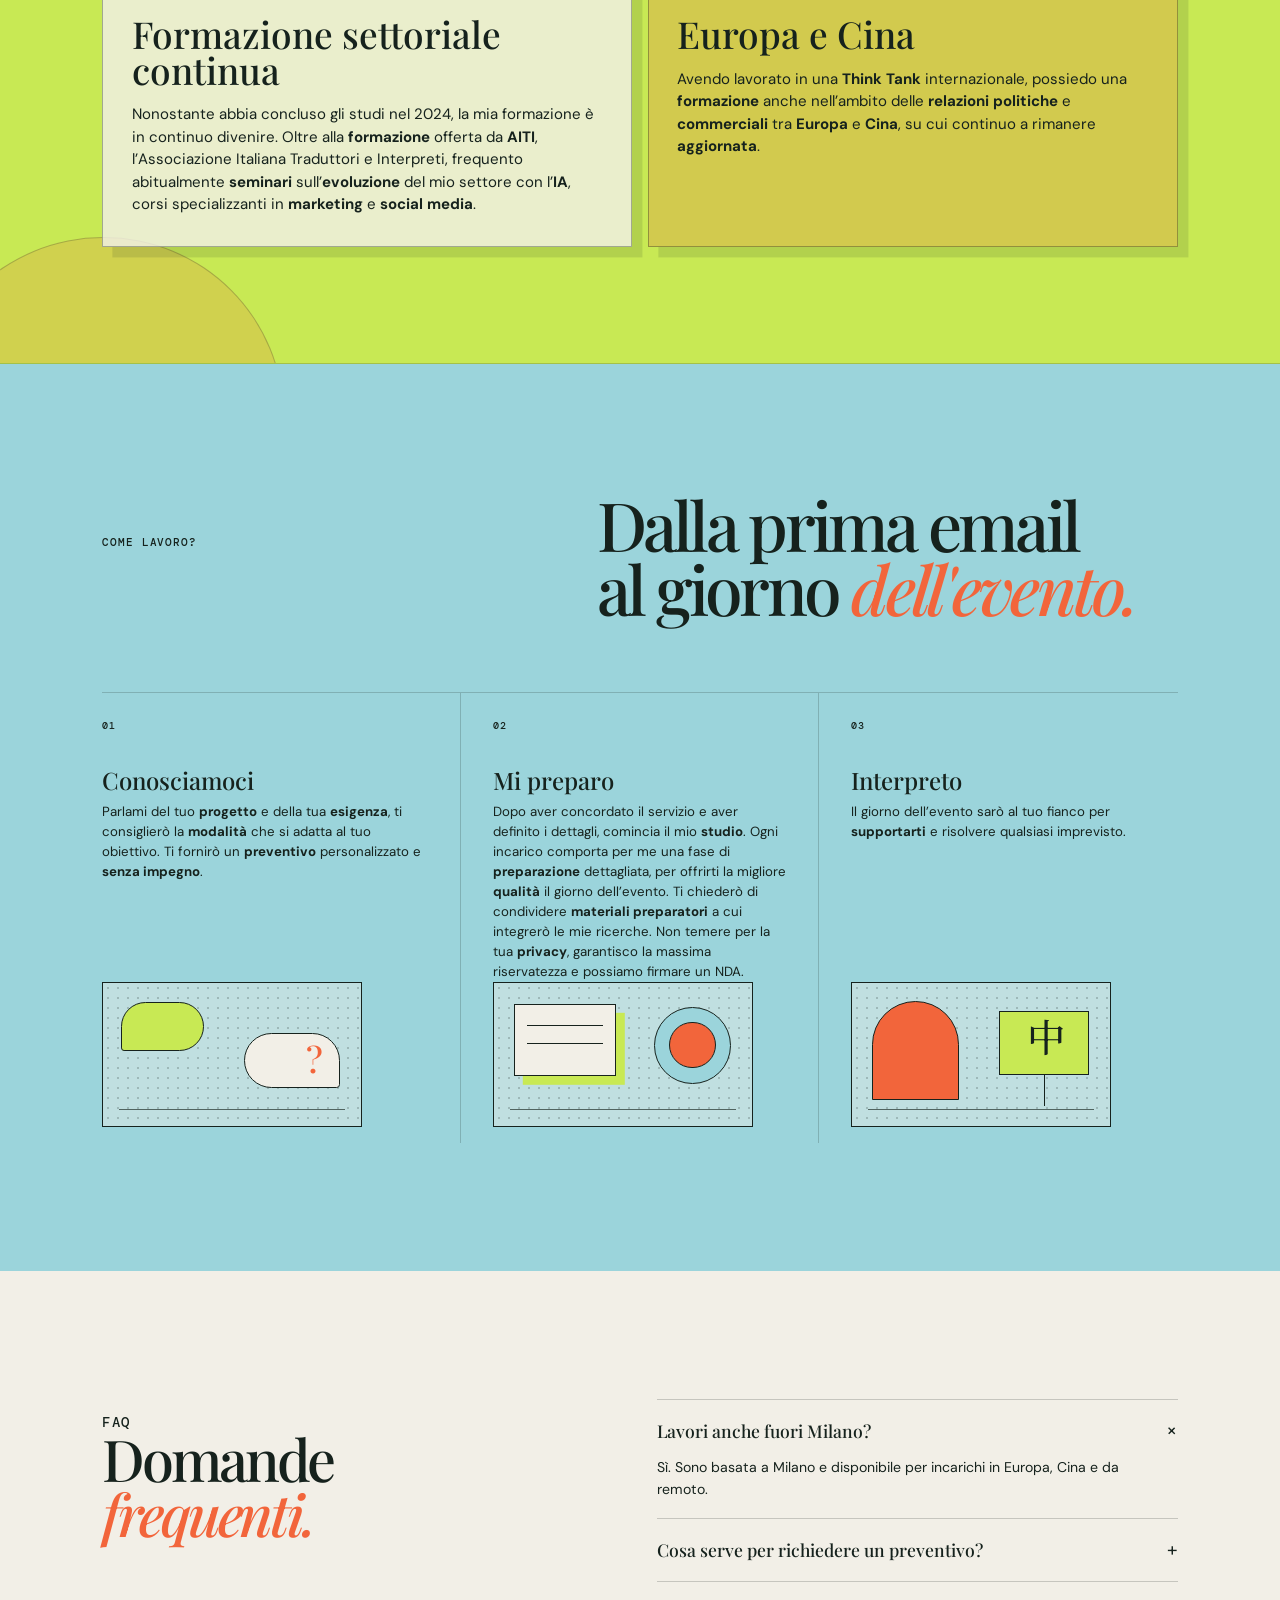
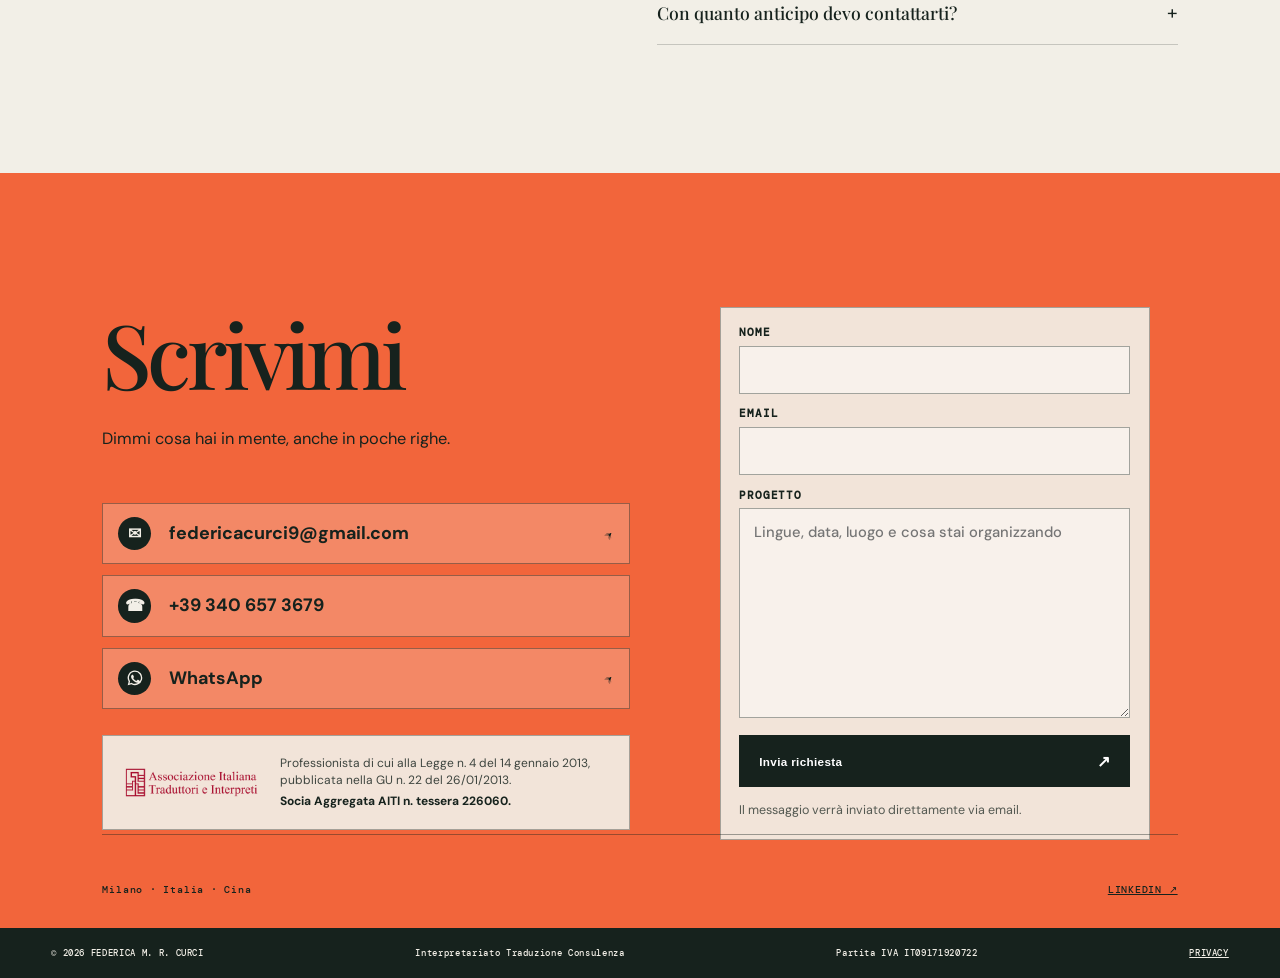
==== commit 78c99f8c: "fix: changed orange to black the headings" ====
--- a/index.html
+++ b/index.html
@@ -153,7 +153,7 @@
             <p class="eyebrow">Interpretazione</p>
             <h3>Interpretazione di <em>trattativa</em> o B2B</h3>
             <p class="mode-line">Fiere, incontri commerciali</p>
-            <p><strong><em>Concentrati sui numeri, io mi occupo di trasferire il tuo messaggio nel pieno rispetto dell'etichetta straniera.</em></strong></p>
+            <p class="interpretation-pullquote"><strong><em>Concentrati sui numeri, io mi occupo di trasferire il tuo messaggio nel pieno rispetto dell'etichetta straniera.</em></strong></p>
             <p>La mia esperienza come <strong>unica dipendente straniera</strong> in un'<strong>azienda cinese</strong> mi ha insegnato molto di più della lingua commerciale. Lavorando nel <strong>marketing</strong>, <strong>vendite</strong> e gestendo <strong>brand italiani in Cina</strong>, ho interiorizzato la <strong>logica del business e dei consumatori cinesi</strong>, il meccanismo della <strong>contrattazione</strong> e come superare i momenti di stallo.</p>
           </div>
         </article>
@@ -181,7 +181,7 @@
           <div class="interpretation-copy">
             <h3>Interpretazione <em>consecutiva</em></h3>
             <p class="mode-line">Eventi pubblici, interviste, visite aziendali, corsi o demo.</p>
-            <p><strong><em>Quando l’oratore si dilunga, con la presa di note, non perderò nessun passaggio</em>.</strong></p>
+            <p class="interpretation-pullquote"><strong><em>Quando l’oratore si dilunga, con la presa di note, non perderò nessun passaggio</em>.</strong></p>
             <p>Il ricco calendario di <strong>eventi culturali</strong>, organizzato dall'<strong>Istituto Italiano di Cultura</strong> dell'<strong>Ambasciata Italiana in Cina</strong>, ha rappresentato l’occasione perfetta per l’interpretazione consecutiva. Così come le <strong>demo culinarie</strong> che ho presentato e tradotto per tutta la Cina, promuovendo la famosa cucina italiana.</p>
             <p>Questa modalità si adatta anche a <strong>visite</strong> a stabilimenti e persino…al <strong>montaggio</strong> di un macchinario di stampa rotocalco!</p>
           </div>
@@ -198,7 +198,7 @@
           <div class="interpretation-copy">
             <h3>Interpretazione <em>simultanea</em>/sussurata o chuchotage</h3>
             <p class="mode-line">Simultanea: conferenze, eventi istituzionali. Per riunioni riservate o con un unico ospite straniero: sussurrata o chuchotage.</p>
-            <p><strong><em>Una cabina insonorizzata e un impianto audio funzionante: è tutto ciò che serve per arrivare a un ampio pubblico</em></strong></p>
+            <p class="interpretation-pullquote"><strong><em>Una cabina insonorizzata e un impianto audio funzionante: è tutto ciò che serve per arrivare a un ampio pubblico</em></strong></p>
             <p>In occasione di un ciclo di <strong>conferenze</strong> tenute da <strong>ambasciatori accreditati</strong> presso la Santa Sede, ho lavorato con le mie compagne di cabina nella combinazione italiano-inglese.</p>
             <p>In Cina, in una cena organizzata da un <strong>cliente cinese</strong> per i suoi <strong>partner italiani</strong>, ho invece utilizzato la modalità <strong>chuchotage</strong>, sussurrando loro in tempo reale la traduzione.</p>
           </div>
--- a/photo-overrides.css
+++ b/photo-overrides.css
@@ -85,6 +85,7 @@
 .interpretation-copy h3 em{font-style:italic;color:var(--orange)}
 .interpretation-copy p{font-size:1rem;line-height:1.58;margin:1rem 0 0;max-width:39rem}
 .interpretation-copy strong{color:var(--orange)}
+.interpretation-copy .interpretation-pullquote strong{color:var(--ink)}
 .mode-line{font:700 clamp(.86rem,1.2vw,1.08rem)/1.45 var(--mono)!important;letter-spacing:.08em;text-transform:uppercase;color:var(--orange);max-width:38rem!important;margin-top:.2rem!important}
 .gallery-rail{position:relative;overflow:hidden}
 .gallery-track{display:flex;gap:1rem;overflow-x:auto;scroll-snap-type:x mandatory;scroll-behavior:smooth;padding-bottom:0;scrollbar-width:none;-ms-overflow-style:none}
